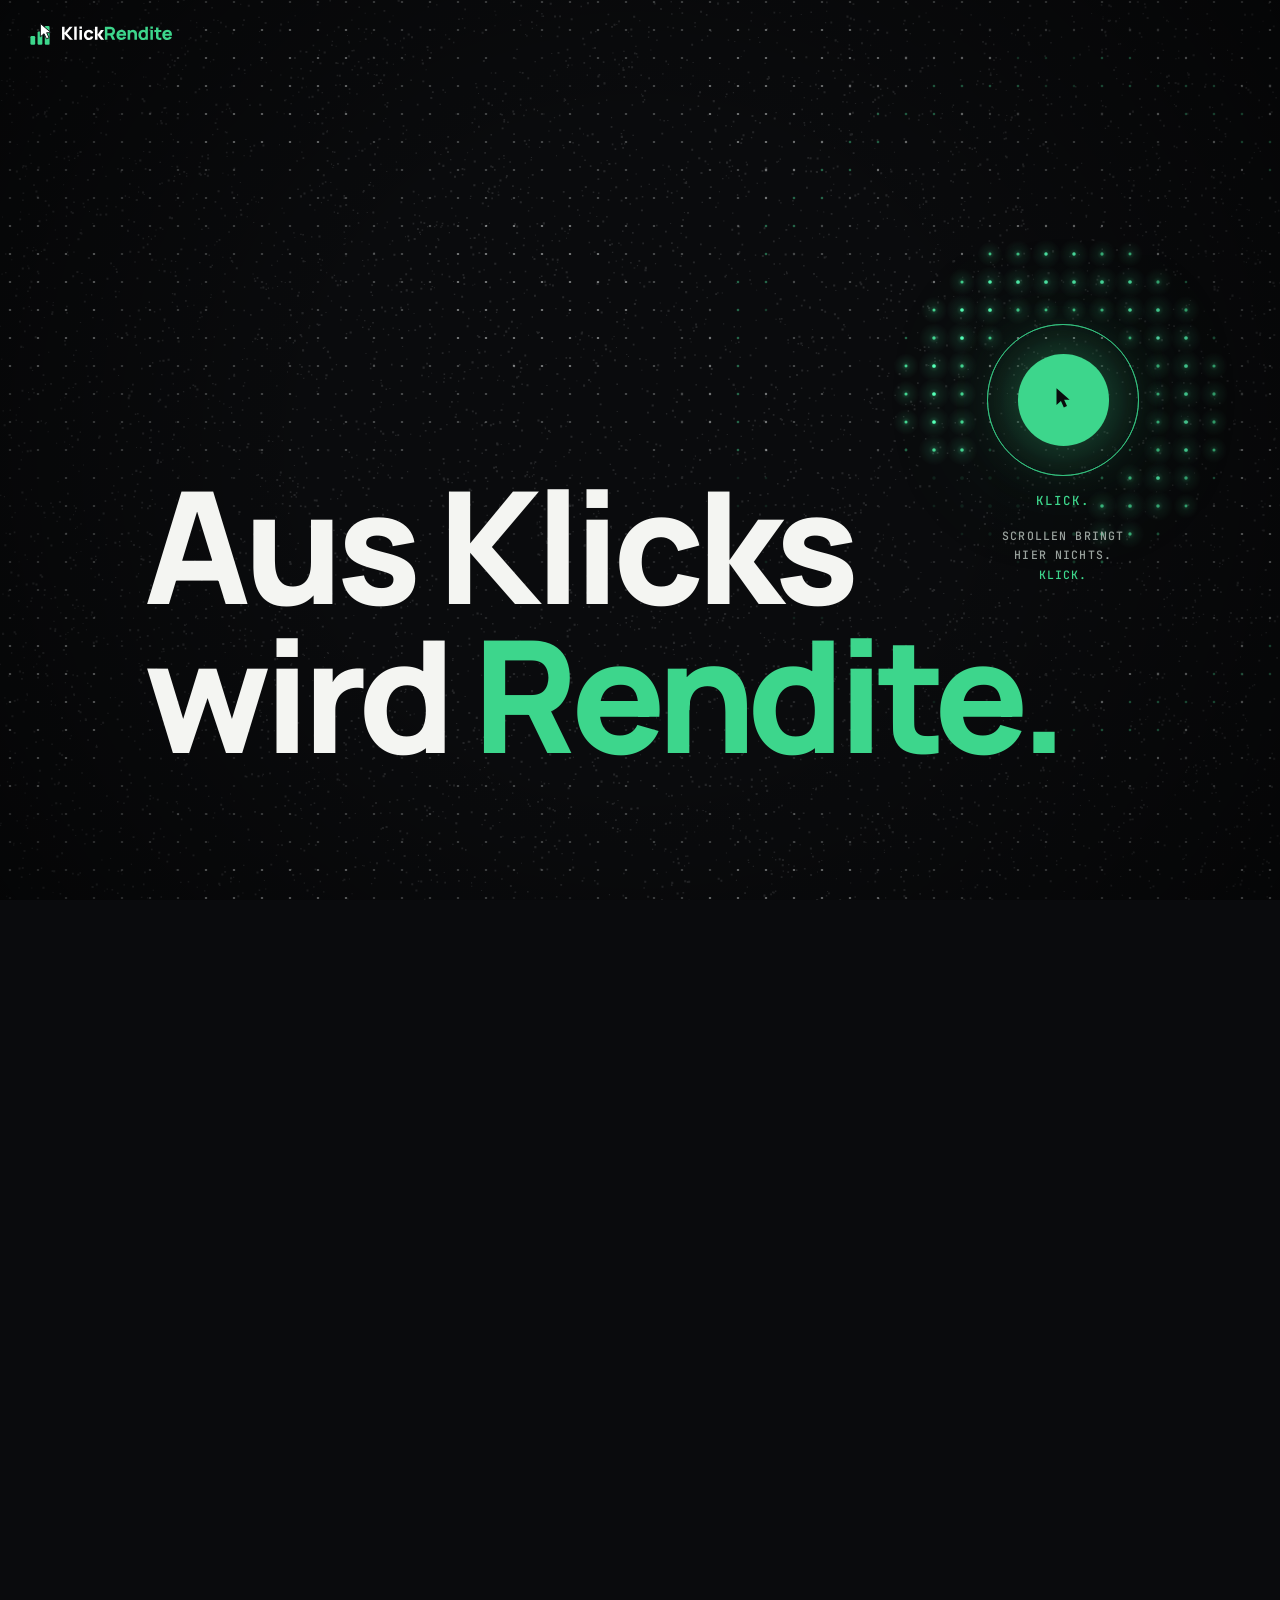
==== index.html @ 6bcd279a "KlickRendite Scroll-Film, Zwischenstand Variante A (Vorschau) Co-Authored-By: Claude Fable 5.1 <nore" ====
<!doctype html>
<html lang="de">
<head>
<meta charset="utf-8">
<meta name="viewport" content="width=device-width, initial-scale=1">
<title>KlickRendite. Aus Klicks wird Rendite.</title>
<meta name="description" content="Wir bauen, optimieren und skalieren deinen Marketing-Funnel, damit er planbar und messbar Kunden liefert: Meta Ads, Google Ads, Funnel-Marketing. Oliver Mahrle, Klickrendite UG (haftungsbeschränkt).">
<meta name="theme-color" content="#0a0b0d">
<meta name="robots" content="noindex,follow">
<script>(function(d,w){d.classList.add('js');var rm=false;try{rm=w.matchMedia('(prefers-reduced-motion: reduce)').matches}catch(e){}if(!rm){d.classList.add('film');w.addEventListener('load',function(){w.setTimeout(function(){if(!w.__epic){d.classList.remove('film');if(document.body)document.body.classList.add('ready')}},60)})}try{if('scrollRestoration' in history)history.scrollRestoration='manual'}catch(e){}})(document.documentElement,window)</script>
<link rel="icon" href="assets/favicon.svg" type="image/svg+xml">
<link rel="preconnect" href="https://fonts.googleapis.com">
<link rel="preconnect" href="https://fonts.gstatic.com" crossorigin>
<link href="https://fonts.googleapis.com/css2?family=Manrope:wght@400;600;800&family=JetBrains+Mono:wght@400;500&display=swap" rel="stylesheet">
<link rel="stylesheet" href="epic.css">
</head>
<body>

<canvas id="swarm" aria-hidden="true"></canvas>

<div class="hud" aria-hidden="true">
  <span class="hl hl-t th"></span>
  <span class="hl hl-b th"></span>
  <span class="rail th"><i id="rail-fill"></i><b id="rail-dot"></b><span class="ticks" id="ticks"></span></span>
  <span class="x x1 th"></span><span class="x x2 th"></span><span class="x x3 th"></span><span class="x x4 th"></span><span class="x x5 th"></span><span class="x x6 th"></span>
  <p class="ro ro-tc th mono"><span id="ro-xy">X 0000 · Y 0000</span></p>
  <p class="ro ro-bl th mono"><span>Scroll <b id="ro-p">000</b> %</span><span class="ro-kl">Klicks im Film <b id="ro-k">0</b></span></p>
  <p class="ro ro-br th mono"><span class="ro-sw">Schwarm <b id="ro-f">Punktfeld</b></span><span>Kapitel <b id="ro-c">00</b> / 09 · <b id="ro-n">Start</b></span></p>
</div>

<header class="top">
  <a class="logo th" href="#k0" aria-label="KlickRendite, zum Anfang"><img class="ld" src="assets/logo-dark.svg" alt="KlickRendite" width="368" height="64"><img class="ll" src="assets/logo-light.svg" alt="" width="368" height="64" aria-hidden="true"></a>
  <a class="kontakt-link th mono" href="#k9">Kontakt</a>
</header>

<nav class="index th" id="index" aria-label="Kapitel">
  <ol>
    <li><a href="#k0" data-ch="0"><span class="n">00</span><span class="t">Start</span></a></li>
    <li><a href="#k1" data-ch="1"><span class="n">01</span><span class="t">Die Geschichte</span></a></li>
    <li><a href="#k2" data-ch="2"><span class="n">02</span><span class="t">Das Problem</span></a></li>
    <li><a href="#k3" data-ch="3"><span class="n">03</span><span class="t">Das Wissen</span></a></li>
    <li><a href="#k4" data-ch="4"><span class="n">04</span><span class="t">Die Arbeit</span></a></li>
    <li><a href="#k5" data-ch="5"><span class="n">05</span><span class="t">Die Werkzeuge</span></a></li>
    <li><a href="#k6" data-ch="6"><span class="n">06</span><span class="t">Der Weg</span></a></li>
    <li><a href="#k7" data-ch="7"><span class="n">07</span><span class="t">Für wen</span></a></li>
    <li><a href="#k8" data-ch="8"><span class="n">08</span><span class="t">Das erste Gespräch</span></a></li>
    <li><a href="#k9" data-ch="9"><span class="n">09</span><span class="t">Kontakt</span></a></li>
  </ol>
</nav>

<main id="film" class="film">

<!-- KAPITEL 0 -->
<section class="scene s0 on" id="k0" data-world="k" aria-label="Start">
  <div class="beat b0">
    <h1 class="mega" id="h1"><span class="l l1"><span>Aus Klicks</span></span><span class="l l2"><span>wird <em>Rendite.</em></span></span></h1>
  </div>
  <button class="gate" type="button" id="gate" aria-label="Klicken, um den Film zu starten">
    <span class="gate-ring"></span><span class="gate-ring r2"></span><span class="gate-ring r3"></span>
    <span class="gate-core" aria-hidden="true"><svg viewBox="0 0 128 128"><path d="M40 20 L40 84 L57 69 L68 93 L80 88 L69 64 L90 64 Z" fill="currentColor"/></svg></span>
    <span class="gate-text mono">Klick.</span>
  </button>
  <p class="hint mono" id="hint" aria-live="polite">Scrollen bringt hier nichts. <b>Klick.</b></p>
  <p class="cue mono" id="cue" aria-hidden="true"><i></i>Jetzt scrollen</p>
</section>

<!-- KAPITEL 1 -->
<section class="scene s1" id="k1" data-world="k" aria-label="Die Geschichte" tabindex="-1">
  <p class="chap mono"><span>01</span> Die Geschichte</p>
  <div class="beat b1a"><h2 class="xl" data-split>Die wertvollsten Unternehmen unserer Zeit haben <em>eines gemeinsam.</em></h2></div>
  <div class="beat b1b"><p class="giants"><span class="g1">Google.</span> <span class="g2">Meta.</span></p></div>
  <div class="beat b1c"><p class="lg" data-split>Zwei der wertvollsten Konzerne der Welt. Gebaut auf einer einzigen Fähigkeit: <em>aus Klicks Rendite zu machen.</em></p></div>
  <div class="beat b1d"><p class="lg" data-split>Sie haben das System erfunden. <em>Wir perfektionieren es</em> für ambitionierte Unternehmen mit skalierbaren Produkten.</p></div>
</section>

<!-- KAPITEL 2 -->
<section class="scene s2" id="k2" data-world="k" aria-label="Das Problem" tabindex="-1">
  <p class="chap mono"><span>02</span> Das Problem</p>
  <div class="beat b2a"><h2 class="xl" data-split>Die meisten <em class="ember">verbrennen</em> dort ihr Geld.</h2></div>
  <div class="beat b2b"><p class="lg" data-split>Sie schalten Anzeigen, zahlen für Klicks und kommen <em class="ember">nie in die Skalierung.</em></p></div>
  <div class="beat b2c"><p class="lg" data-split>Nicht weil die Plattformen nicht funktionieren. Sondern weil zwischen Klick und Kauf <em class="plain">alles stimmen muss.</em></p></div>
</section>

<!-- KAPITEL 3 -->
<section class="scene s3" id="k3" data-world="i" aria-label="Das Wissen" tabindex="-1">
  <p class="chap mono"><span>03</span> Das Wissen</p>
  <div class="beat b3a"><h2 class="xl" data-split>Wir wissen, was <em>kaum einer weiß.</em></h2></div>
  <div class="beat b3b"><p class="lg" data-split>Wir haben genug Werbekonten von innen gesehen, um zu wissen, woran es liegt. Wir arbeiten mit eigener Software und mit <em>extremer Präzision.</em></p></div>
  <div class="beat b3c">
    <ul class="three">
      <li><span class="mono tn">A</span><span class="tl">Wie die Landingpage aussehen muss.</span></li>
      <li><span class="mono tn">B</span><span class="tl">Welche Elemente Vertrauen schaffen.</span></li>
      <li><span class="mono tn">C</span><span class="tl">Wie du dich zeigen musst, damit aus einem Klick ein Kunde wird.</span></li>
    </ul>
  </div>
  <div class="beat b3d"><p class="lg" data-split><em>Dieses Wissen kaufst du bei uns ein.</em> Es spart dir Jahre und teures Lehrgeld.</p></div>
</section>

<!-- KAPITEL 4 -->
<section class="scene s4" id="k4" data-world="k" aria-label="Die Arbeit" tabindex="-1">
  <p class="chap mono"><span>04</span> Die Arbeit</p>
  <div class="beat b4a">
    <div class="work">
      <h2 class="xl2">Wir <span class="verbs" role="text" aria-label="bauen, optimieren und skalieren"><span class="v v1" aria-hidden="true">bauen</span><span class="sep" aria-hidden="true">, </span><span class="v v2" aria-hidden="true">optimieren</span><span class="sep" aria-hidden="true"> und </span><span class="v v3" aria-hidden="true">skalieren</span></span> <span class="rest">deinen <span class="nb">Marketing-Funnel.</span></span></h2>
      <p class="md work-sub">Damit er planbar und messbar Kunden liefert.</p>
    </div>
  </div>
  <div class="beat b4b"><p class="xl inout"><span class="io io1">Werbebudget rein,</span> <span class="io io2"><em>Rendite raus.</em></span></p></div>
</section>

<!-- KAPITEL 5 -->
<section class="scene s5" id="k5" data-world="g" aria-label="Die Werkzeuge" tabindex="-1">
  <p class="chap mono"><span>05</span> Die Werkzeuge</p>
  <div class="mq mq-a" aria-hidden="true"><div class="mq-t"><span>Meta Ads</span><span>Google Ads</span><span>Funnel-Marketing</span><span>E-Mail-Marketing</span><span>Tracking</span><span>Conversions API</span><span>Meta Ads</span><span>Google Ads</span><span>Funnel-Marketing</span><span>E-Mail-Marketing</span><span>Tracking</span><span>Conversions API</span></div></div>
  <div class="beat b5">
    <ol class="tools">
      <li class="tool t1"><span class="tn mono">01</span><h3 class="xl2">Meta Ads</h3><p class="md">Wir testen kontinuierlich Creatives und Zielgruppen. Gewinner werden skaliert. Käufe fließen zurück an Meta, der Algorithmus lernt auf Umsatz statt auf Klicks.</p></li>
      <li class="tool t2"><span class="tn mono">02</span><h3 class="xl2">Google Ads</h3><p class="md">In den meisten Konten verbrennen Klicks, weil Einstellungen, Keywords und Ausschlüsse nie sauber gepflegt wurden. Unser System gibt Budget nur den Suchbegriffen, die kaufen.</p></li>
      <li class="tool t3"><span class="tn mono">03</span><h3 class="xl2">Funnel-Marketing</h3><p class="md">Landingpages, Webinare, E-Mail-Marketing, SMS, WhatsApp, Retargeting und Tracking. Aus einem Klick wird eine Strecke, die bis zum Kauf führt.</p></li>
    </ol>
  </div>
  <div class="mq mq-b" aria-hidden="true"><div class="mq-t"><span>Webinare</span><span>Retargeting</span><span>WhatsApp</span><span>Landingpages</span><span>Creatives</span><span>Tracking</span><span>Webinare</span><span>Retargeting</span><span>WhatsApp</span><span>Landingpages</span><span>Creatives</span><span>Tracking</span></div></div>
</section>

<!-- KAPITEL 6 -->
<section class="scene s6" id="k6" data-world="k" aria-label="Der Weg" tabindex="-1">
  <p class="chap mono"><span>06</span> Der Weg</p>
  <div class="beat b6a"><h2 class="xl" data-split>Vom Klick bis zur Rendite. <em>Jede Stufe sichtbar.</em></h2></div>
  <div class="beat b6b">
    <ol class="stations" id="stations">
      <li class="stn"><span class="cnt mono" aria-hidden="true">0</span><b>Klick</b><span class="sub mono">Meta, Google</span></li>
      <li class="stn"><span class="cnt mono" aria-hidden="true">0</span><b>Landingpage</b><span class="sub mono">Anmeldung</span></li>
      <li class="stn"><span class="cnt mono" aria-hidden="true">0</span><b>Webinar</b><span class="sub mono">Show-up</span></li>
      <li class="stn"><span class="cnt mono" aria-hidden="true">0</span><b>Kauf</b><span class="sub mono">Zahlung</span></li>
      <li class="stn last"><span class="cnt mono" aria-hidden="true">0</span><b>Rendite</b><span class="sub mono">Zuwachs</span></li>
    </ol>
    <p class="loop-l mono" id="loop-l">Käufe zurück an Meta · Conversions API</p>
    <p class="note mono" id="fnote">Schematische Darstellung mit Beispielwerten</p>
  </div>
</section>

<!-- KAPITEL 7 -->
<section class="scene s7" id="k7" data-world="k" aria-label="Für wen" tabindex="-1">
  <p class="chap mono"><span>07</span> Für wen</p>
  <div class="beat b7a"><h2 class="lg2" data-split>Für <em>ambitionierte Unternehmen,</em> die online verkaufen können und mehr qualifizierte Leads benötigen.</h2></div>
  <div class="beat b7b">
    <ul class="who" id="who">
      <li><b>Kapitalanlage-Vertriebe</b><span class="mono">Immobilien, Fonds, Beteiligungen</span></li>
      <li><b>Online-Coaches</b><span class="mono">Webinare, Kurse, Programme</span></li>
      <li><b>Personenmarken und Communities</b><span class="mono">Experten, Creator, Mitgliederplattformen</span></li>
      <li><b>Handwerksbetriebe</b><span class="mono">Bau, Sanierung, Ausbau</span></li>
      <li><b>Erneuerbare Energien</b><span class="mono">Solaranbieter, Wärmepumpenanbieter</span></li>
    </ul>
  </div>
</section>

<!-- KAPITEL 8 -->
<section class="scene s8" id="k8" data-world="i" aria-label="Das erste Gespräch" tabindex="-1">
  <p class="chap mono"><span>08</span> Das erste Gespräch</p>
  <div class="beat b8a"><h2 class="xl" data-split>Im ersten Gespräch bekommst du meine <em>ehrliche Meinung.</em></h2></div>
  <div class="beat b8b"><p class="lg q3"><span>Was ich von deinem Geschäft halte.</span> <span>Wo es heute steht.</span> <span>Ob es sich lohnt, dafür zu werben.</span></p></div>
  <div class="beat b8c"><p class="lg" data-split>Wenn dein Geld woanders besser angelegt ist, <em>sage ich dir das.</em></p></div>
  <div class="beat b8d"><p class="xl2" data-split>Wir nehmen nur Projekte an, von denen wir <em>überzeugt</em> sind.</p></div>
  <div class="beat b8e"><p class="lg pre"><span class="mono pre-k">Voraussetzung</span><span class="pre-t" data-split>Ein Angebot und ein Verkaufsprozess, der schon funktioniert. <em>Wir skalieren, wir erfinden nicht.</em></span></p></div>
</section>

<!-- KAPITEL 9 -->
<section class="scene s9" id="k9" data-world="k" aria-label="Kontakt" tabindex="-1">
  <div class="beat b9">
    <div class="contact">
      <p class="eyebrow mono">Direkt zum Geschäftsführer</p>
      <h2 class="name"><span class="nl"><span>Oliver</span></span> <span class="nl"><span>Mahrle</span></span></h2>
      <p class="md lead">Keine Warteschleife, kein Vertrieb dazwischen. <b>Du schreibst, ich antworte.</b></p>
      <ul class="ways">
        <li><a class="way" href="mailto:oliver@klickrendite.de"><span class="k mono">E-Mail</span><span class="v">oliver@klickrendite.de</span><span class="arrow" aria-hidden="true"><svg viewBox="0 0 16 16" fill="none" stroke="currentColor" stroke-width="1.6" stroke-linecap="round" stroke-linejoin="round"><path d="M2 8h12M9 3l5 5-5 5"/></svg></span></a></li>
        <li><a class="way" href="tel:+4917634492580"><span class="k mono">Telefon</span><span class="v">+49 176 34492580</span><span class="arrow" aria-hidden="true"><svg viewBox="0 0 16 16" fill="none" stroke="currentColor" stroke-width="1.6" stroke-linecap="round" stroke-linejoin="round"><path d="M2 8h12M9 3l5 5-5 5"/></svg></span></a></li>
        <li><a class="way" href="https://wa.me/4917634492580" target="_blank" rel="noopener"><span class="k mono">WhatsApp</span><span class="v">Nachricht schreiben</span><span class="arrow" aria-hidden="true"><svg viewBox="0 0 16 16" fill="none" stroke="currentColor" stroke-width="1.6" stroke-linecap="round" stroke-linejoin="round"><path d="M2 8h12M9 3l5 5-5 5"/></svg></span></a></li>
      </ul>
    </div>
  </div>
</section>

</main>

<footer class="foot" id="foot">
  <a href="impressum.html">Impressum</a>
  <a href="datenschutz.html">Datenschutz</a>
</footer>

<div class="track" id="track" aria-hidden="true"></div>

<script src="vendor/gsap.min.js"></script>
<script src="vendor/lenis.min.js"></script>
<script src="epic.js"></script>
</body>
</html>
---- epic.css ----
/* KlickRendite Film, Variante A "Partikel-Universum".
   Basis = statische, gestapelte, lesbare Seite (ohne JS, reduzierte Bewegung).
   html.film = Scroll-Film auf fester Bühne. */
:root{
  --k:#0a0b0d;--i:#f4f5f2;--gd:#3DD68C;--gl:#12B76A;--ink:#121417;
  --pad:clamp(1.25rem,4.5vw,4.5rem);
  --gut:max(9.5vw,9rem);
  --sans:Manrope,ui-sans-serif,system-ui,-apple-system,"Segoe UI",sans-serif;
  --mono:"JetBrains Mono",ui-monospace,SFMono-Regular,Menlo,monospace;
  --ease:cubic-bezier(.22,1,.36,1);
}
*{box-sizing:border-box}
html{background:var(--k);color-scheme:dark;-webkit-text-size-adjust:100%}
body{margin:0;background:var(--k);color:var(--i);font-family:var(--sans);line-height:1.4;-webkit-font-smoothing:antialiased;-moz-osx-font-smoothing:grayscale;overflow-x:hidden}
p,h1,h2,h3,ul,ol{margin:0}
ul,ol{padding:0;list-style:none}
a{color:inherit}
button{font:inherit;color:inherit;background:none;border:0;padding:0;cursor:pointer}
img,svg{display:block;max-width:100%}
a:focus-visible,button:focus-visible{outline:2px solid var(--acc,var(--gd));outline-offset:4px}
::selection{background:var(--gd);color:var(--k)}
.mono{font-family:var(--mono);font-size:.72rem;letter-spacing:.1em;text-transform:uppercase;font-weight:500}
em{font-style:normal;color:var(--acc)}
em.ember{color:#ff5a2a}
em.plain{color:inherit}

/* Welten */
[data-world="k"]{--bg:#0a0b0d;--fg:#f4f5f2;--mute:#9aa39e;--line:rgba(244,245,242,.16);--acc:#3DD68C}
[data-world="i"]{--bg:#f4f5f2;--fg:#121417;--mute:#59615c;--line:rgba(18,20,23,.18);--acc:#0f9d5b}
[data-world="g"]{--bg:#3DD68C;--fg:#0a0b0d;--mute:rgba(10,11,13,.74);--line:rgba(10,11,13,.3);--acc:#0a0b0d}

/* Typo */
.mega{font-weight:800;font-size:clamp(3rem,12.2vw,13.5rem);line-height:.9;letter-spacing:-.045em}
.xl{font-weight:800;font-size:clamp(2.25rem,6vw,6.6rem);line-height:.98;letter-spacing:-.04em;text-wrap:balance}
.xl2{font-weight:800;font-size:clamp(2rem,4.7vw,5.2rem);line-height:1;letter-spacing:-.038em;text-wrap:balance}
.lg{font-weight:800;font-size:clamp(1.55rem,3.3vw,3.6rem);line-height:1.08;letter-spacing:-.03em;text-wrap:balance}
.lg2{font-weight:800;font-size:clamp(1.7rem,3.9vw,4.3rem);line-height:1.04;letter-spacing:-.034em;text-wrap:balance}
.md{font-weight:400;font-size:clamp(1.05rem,1.45vw,1.45rem);line-height:1.5}
.md b{font-weight:800}

/* ===================== Statische Seite (Standard) ===================== */
#swarm,.hud,.index,.track,.cue{display:none}
.top{position:absolute;top:0;left:0;right:0;z-index:20;display:flex;justify-content:space-between;align-items:center;padding:clamp(1rem,3vw,1.75rem) var(--pad) 0}
.top a{text-decoration:none}
.top .logo img{height:clamp(1.4rem,2vw,1.7rem);width:auto}
.top .logo .ll{display:none}
.kontakt-link{color:#9aa39e}
.scene{position:relative;padding:clamp(5rem,13vh,9rem) var(--pad);background:var(--bg);color:var(--fg)}
.scene:focus{outline:none}
.s0{min-height:100vh;min-height:100svh;display:flex;flex-direction:column;justify-content:flex-end}
.beat{max-width:1200px;margin:0 auto 2.75rem}
.beat:last-child{margin-bottom:0}
.chap{max-width:1200px;margin:0 auto 2rem;color:var(--mute);display:flex;gap:.75rem;align-items:center}
.chap span{color:var(--acc)}
.chap::after{content:"";height:1px;width:2.5rem;background:var(--line)}
html:not(.film) .beat p.lg,html:not(.film) .beat h2{max-width:24ch}
.gate{position:relative;width:7rem;height:7rem;margin-top:3rem;border-radius:50%;display:grid;place-items:center}
.gate-ring{position:absolute;inset:0;border-radius:50%;border:1px solid rgba(61,214,140,.55)}
.gate-core{position:absolute;inset:1.3rem;border-radius:50%;background:var(--gd);color:var(--k);display:grid;place-items:center}
.gate-core svg{width:1.7rem;height:1.7rem}
.gate-text{position:absolute;bottom:-1.8rem;left:50%;transform:translateX(-50%);color:var(--gd);white-space:nowrap;letter-spacing:.16em}
.hint{display:none}
.giants{font-weight:800;font-size:clamp(3rem,10.5vw,12rem);line-height:.92;letter-spacing:-.05em}
.three li{display:flex;gap:1.25rem;align-items:baseline;padding:1.1rem 0;border-top:1px solid var(--line)}
.three li:last-child{border-bottom:1px solid var(--line)}
.three .tn{color:var(--acc);min-width:1.5rem}
.three .tl{font-weight:800;font-size:clamp(1.35rem,2.5vw,2.6rem);letter-spacing:-.03em;line-height:1.1}
.verbs{color:var(--acc)}
.work-sub{margin-top:1.5rem;color:var(--mute);max-width:32ch}
.inout .io{display:block}
.mq{overflow:hidden;white-space:nowrap;font-weight:800;font-size:clamp(2rem,5vw,4rem);letter-spacing:-.03em;opacity:.35;margin:0 calc(var(--pad) * -1)}
.mq span{display:inline-block;padding:0 .5em}
.tools{margin:2.5rem 0}
.tool{display:grid;grid-template-columns:4rem 1fr;gap:.5rem 1.5rem;padding:2rem 0;border-top:1px solid var(--line)}
.tool .tn{padding-top:.9rem}
.tool p{grid-column:2;max-width:54ch;color:var(--mute)}
.stations{display:grid;gap:0;margin-top:1rem;counter-reset:s}
.stn{display:grid;grid-template-columns:3rem 1fr;align-items:baseline;gap:.15rem 1rem;padding:1.1rem 0;border-top:1px solid var(--line);counter-increment:s}
.stn::before{content:"0" counter(s);font-family:var(--mono);font-size:.72rem;letter-spacing:.1em;color:var(--mute);grid-row:1 / span 2}
.stn b{font-weight:800;font-size:clamp(1.4rem,2.4vw,2.2rem);letter-spacing:-.03em;line-height:1.05}
.stn.last b{color:var(--acc)}
.stn .sub{color:var(--mute);grid-column:2}
.stn .cnt{display:none}
.loop-l{margin-top:1.75rem;color:var(--acc)}
.note{margin-top:.75rem;color:var(--mute)}
.who li{display:grid;gap:.4rem;padding:1.25rem 0;border-top:1px solid var(--line)}
.who li:last-child{border-bottom:1px solid var(--line)}
.who b{font-weight:800;font-size:clamp(1.45rem,2.9vw,3rem);letter-spacing:-.032em;line-height:1.04}
.who span{color:var(--mute)}
.q3 span{display:block}
.pre{display:grid;gap:1rem}
.pre-k{color:var(--acc)}
.eyebrow{color:var(--mute);display:flex;align-items:center;gap:.75rem;margin-bottom:1.5rem}
.eyebrow::before{content:"";width:1.5rem;height:1px;background:var(--acc)}
.name{font-weight:800;font-size:clamp(3rem,9vw,9rem);line-height:.92;letter-spacing:-.05em}
.lead{margin-top:1.5rem;color:var(--mute);max-width:40ch}
.lead b{color:var(--fg)}
.ways{margin-top:2.25rem;border-top:1px solid var(--line);max-width:46rem}
.ways li{border-bottom:1px solid var(--line)}
.way{display:grid;grid-template-columns:6.5rem 1fr auto;gap:1.25rem;align-items:center;padding:1.15rem 0;text-decoration:none}
.way .k{color:var(--mute);transition:color .3s}
.way .v{font-weight:800;font-size:clamp(1.15rem,2.2vw,2.1rem);letter-spacing:-.03em;line-height:1.1;overflow-wrap:anywhere;transition:transform .5s var(--ease)}
.way .arrow{width:2.4rem;height:2.4rem;border-radius:50%;border:1px solid var(--line);display:grid;place-items:center;transition:background .3s,border-color .3s,transform .5s var(--ease),color .3s}
.way .arrow svg{width:1rem;height:1rem}
.way:hover .k,.way:focus-visible .k{color:var(--acc)}
.way:hover .v,.way:focus-visible .v{transform:translateX(.6rem)}
.way:hover .arrow,.way:focus-visible .arrow{background:var(--acc);border-color:var(--acc);color:var(--bg);transform:rotate(-45deg)}
.foot{display:flex;gap:2rem;padding:2rem var(--pad) 2.5rem;background:var(--k);font-size:.875rem;color:#9aa39e}
.foot a{text-decoration:underline;text-decoration-thickness:1px;text-underline-offset:.2em;text-decoration-color:rgba(154,163,158,.5)}
.foot a:hover{color:#f4f5f2}

/* Wortmasken */
.w{display:inline-block;overflow:hidden;vertical-align:bottom;padding:.12em .04em .14em 0;margin:-.12em -.04em -.14em 0}
.w > span{display:inline-block;will-change:transform}

/* ===================== Film ===================== */
html.film body{overflow-x:hidden}
html.film body.locked{overflow:hidden;height:100vh;height:100svh;touch-action:none;overscroll-behavior:none}
html.film #swarm{display:block;position:fixed;top:0;left:0;width:100%;height:100%;z-index:0;background:var(--k)}
html.film .track{display:block;width:1px;height:3600vh;pointer-events:none;visibility:hidden}
html.film .film{position:fixed;inset:0;z-index:2;overflow:hidden;pointer-events:none}
html.film .scene{position:absolute;inset:0;padding:0;background:none;visibility:hidden;overflow:hidden;display:block;min-height:0}
html.film .scene.on{visibility:visible}
html.film .chap{display:none}
html.film .beat{position:absolute;inset:0;margin:0;max-width:none;display:flex;align-items:center;justify-content:flex-start;padding:clamp(5.5rem,12vh,8.5rem) 6vw clamp(5rem,11vh,7.5rem) var(--gut)}
html.film .beat > *{visibility:hidden}
html.film .b0 > *{visibility:visible}

/* Kopf */
html.film .top{position:fixed;z-index:30;padding:1.35rem 1.75rem 0;pointer-events:none}
html.film .top a{pointer-events:auto}
html.film .top .logo img{height:1.6rem}
html.film .kontakt-link{opacity:0;transform:translateY(-6px);transition:opacity .6s .5s,transform .6s .5s var(--ease),color .3s}
html.film body.open .kontakt-link{opacity:1;transform:none}
html.film body.locked .kontakt-link{visibility:hidden}
.th{--hbg:#0a0b0d;--hfg:#f4f5f2;--hmute:rgba(244,245,242,.5);--hline:rgba(244,245,242,.16);--hacc:#3DD68C;transition:color .25s,border-color .25s,background-color .25s}
.th.t-i{--hbg:#f4f5f2;--hfg:#121417;--hmute:rgba(18,20,23,.58);--hline:rgba(18,20,23,.2);--hacc:#0f9d5b}
.th.t-g{--hbg:#3DD68C;--hfg:#0a0b0d;--hmute:rgba(10,11,13,.66);--hline:rgba(10,11,13,.3);--hacc:#0a0b0d}
html.film .top .logo.t-i .ld,html.film .top .logo.t-g .ld{display:none}
html.film .top .logo.t-i .ll,html.film .top .logo.t-g .ll{display:block}
html.film .top .logo.t-g .ll{filter:brightness(0)}
html.film .kontakt-link{color:var(--hmute)}
html.film .kontakt-link:hover{color:var(--hacc)}

/* HUD */
html.film .hud{display:block;position:fixed;inset:0;z-index:20;pointer-events:none;opacity:0;transition:opacity 1.2s .3s}
html.film body.open .hud{opacity:1}
.hl{position:absolute;left:1.75rem;right:1.75rem;height:1px;background:var(--hline);transform:scaleX(0);transform-origin:0 50%;transition:transform 1.4s .4s var(--ease),background-color .25s}
.hl-t{top:4.4rem}
.hl-b{bottom:3.6rem;transform-origin:100% 50%}
body.open .hl{transform:none}
.rail{position:absolute;left:1.75rem;top:4.4rem;bottom:3.6rem;width:1px;background:var(--hline)}
.rail i{position:absolute;left:0;top:0;width:1px;height:100%;background:var(--hacc);transform:scaleY(0);transform-origin:50% 0}
.rail b{position:absolute;left:-3px;top:0;width:7px;height:7px;margin-top:-3px;border-radius:50%;background:var(--hacc)}
.ticks span{position:absolute;left:-4px;width:9px;height:1px;background:var(--hfg);opacity:.45}
.x{position:absolute;width:11px;height:11px;margin:-5px 0 0 -5px;color:var(--hfg);opacity:.7}
.x::before,.x::after{content:"";position:absolute;background:currentColor}
.x::before{left:5px;top:0;width:1px;height:11px}
.x::after{top:5px;left:0;height:1px;width:11px}
.x1{left:1.75rem;top:4.4rem}
.x2{left:calc(100% - 1.75rem);top:4.4rem}
.x3{left:1.75rem;top:calc(100% - 3.6rem)}
.x4{left:calc(100% - 1.75rem);top:calc(100% - 3.6rem)}
.x5{left:50%;top:4.4rem}
.x6{left:50%;top:calc(100% - 3.6rem)}
.ro{position:absolute;display:flex;gap:1.75rem;color:var(--hmute);font-size:.66rem;white-space:nowrap}
.ro b{font-weight:500;color:var(--hfg);font-variant-numeric:tabular-nums}
.ro-tc{top:1.75rem;left:50%;transform:translateX(-50%)}
.ro-bl{left:1.75rem;bottom:1.35rem}
.ro-br{right:1.75rem;bottom:1.35rem}
.ro-bl b#ro-k,.ro-br b#ro-f{color:var(--hacc)}

/* Kapitelindex */
html.film .index{display:block;position:fixed;z-index:25;left:1.75rem;top:50%;transform:translateY(-50%);padding-left:1.1rem;opacity:0;transition:opacity .9s .7s}
html.film body.open .index{opacity:1}
html.film body.locked .index{visibility:hidden}
.index a{display:flex;align-items:center;gap:.6rem;padding:.26rem 0;text-decoration:none;font-family:var(--mono);font-size:.66rem;letter-spacing:.1em;text-transform:uppercase;color:var(--hmute);transition:color .25s}
.index a .t{opacity:0;transform:translateX(-6px);transition:opacity .35s,transform .45s var(--ease);white-space:nowrap;pointer-events:none;padding:.15rem .45rem;margin-left:-.2rem;background:var(--hbg);color:var(--hfg)}
.index a::before{content:"";width:0;height:1px;background:var(--hacc);transition:width .45s var(--ease);margin-right:-.6rem}
.index a:hover{color:var(--hfg)}
.index a:hover .t,.index a:focus-visible .t{opacity:1;transform:none}
.index a.on{color:var(--hfg)}
.index a.on .n{color:var(--hacc)}
.index a.on::before{width:1.1rem;margin-right:0}

/* Hero */
html.film .b0{align-items:flex-end;padding-bottom:clamp(6.5rem,15vh,9.5rem)}
.mega .l{display:block;overflow:hidden;padding:.06em 0 .1em;margin:-.06em 0 -.1em}
.mega .l > span{display:block}
html.js .mega .l > span{transform:translateY(112%);transition:transform 1.15s var(--ease)}
html.js .mega .l2 > span{transition-delay:.12s}
html.js body.ready .mega .l > span{transform:none}
html.film .gate{position:absolute;z-index:3;right:11vw;top:36%;width:9.5rem;height:9.5rem;margin:0;pointer-events:auto;transition:opacity .7s .25s,transform .8s .25s var(--ease),translate .4s var(--ease)}
html.js.film .gate{opacity:0;transform:scale(.6)}
html.js.film body.ready .gate{opacity:1;transform:none}
html.js.film body.open .gate{opacity:0;transform:scale(2.4);pointer-events:none;visibility:hidden;transition:opacity .45s,transform .6s var(--ease),visibility 0s .6s}
html.film .gate-ring{animation:ring 2.4s ease-out infinite}
html.film .gate-ring.r2{animation-delay:.8s}
html.film .gate-ring.r3{animation-delay:1.6s}
@keyframes ring{0%{transform:scale(.5);opacity:0}30%{opacity:1}100%{transform:scale(1.35);opacity:0}}
html.film .gate-core{inset:1.9rem;transition:transform .35s var(--ease);box-shadow:0 0 60px rgba(61,214,140,.45),0 0 140px rgba(61,214,140,.25)}
html.film .gate:hover .gate-core{transform:scale(1.1)}
html.film .gate-core svg{width:2.1rem;height:2.1rem}
html.film .gate-text{bottom:-2.1rem;font-size:.78rem}
.gate.shake .gate-core,.gate.shake .gate-text{animation:shake .5s var(--ease)}
@keyframes shake{0%,100%{translate:0 0}20%{translate:-9px 0}40%{translate:9px 0}60%{translate:-5px 0}80%{translate:5px 0}}
html.film .hint{display:block;position:absolute;z-index:3;right:11vw;top:calc(36% + 12.6rem);width:9.5rem;margin-right:0;text-align:center;color:#9aa39e;opacity:0;transform:translateY(10px);transition:opacity .5s,transform .5s var(--ease);pointer-events:none;line-height:1.7}
html.film .hint.show{opacity:1;transform:none}
html.film .hint b{color:var(--gd);font-weight:500}
html.film body.open .hint{opacity:0}
html.film .cue{display:flex;align-items:center;gap:.8rem;position:absolute;right:11vw;top:calc(36% + 4rem);color:var(--gd);opacity:0;visibility:hidden}
html.film .cue i{display:block;width:1px;height:3.2rem;background:linear-gradient(var(--gd),transparent);animation:cue 1.6s var(--ease) infinite;transform-origin:50% 0}
html.film body.locked .cue{opacity:0 !important}
html.lenis,html.lenis body{height:auto}
.lenis.lenis-smooth{scroll-behavior:auto !important}
.lenis.lenis-stopped{overflow:hidden}
@keyframes cue{0%{transform:scaleY(0)}60%{transform:scaleY(1);opacity:1}100%{transform:scaleY(1);opacity:0}}
.flash{position:fixed;left:var(--fx,50%);top:var(--fy,50%);width:150vmax;height:150vmax;margin:-75vmax 0 0 -75vmax;border-radius:50%;z-index:40;pointer-events:none;background:radial-gradient(closest-side,rgba(255,255,255,.9),rgba(61,214,140,.55) 22%,rgba(61,214,140,.12) 60%,rgba(61,214,140,0) 100%);opacity:0;transform:scale(.05)}
.flash.go{animation:flash .9s ease-out both}
@keyframes flash{0%{opacity:0;transform:scale(.05)}14%{opacity:1}100%{opacity:0;transform:scale(1)}}

/* Kapitel 1 */
html.film .b1a h2{max-width:13.5ch}
html.film .b1b{padding:0}
html.film .giants{position:absolute;inset:0;font-size:clamp(3.4rem,11vw,13rem)}
html.film .giants span{position:absolute;bottom:17vh;white-space:nowrap;display:block}
html.film .giants .g1{left:var(--gut)}
html.film .giants .g2{right:6vw}
html.film .b1c,html.film .b1d{justify-content:center;text-align:center;align-items:flex-end;padding-bottom:17vh}
html.film .b1c p,html.film .b1d p{max-width:23ch}

/* Kapitel 2 */
html.film .b2a{justify-content:center;text-align:center}
html.film .b2a h2{max-width:11ch;font-size:clamp(2.6rem,7.6vw,8.4rem)}
html.film .b2b p{max-width:20ch}
html.film .b2c{justify-content:flex-end;text-align:right}
html.film .b2c p{max-width:22ch}

/* Kapitel 3 */
html.film .b3a h2{max-width:10ch;font-size:clamp(2.6rem,7.2vw,8rem)}
html.film .b3b p{max-width:24ch}
html.film .b3c,html.film .b3d{justify-content:flex-start}
html.film .three{width:min(44vw,40rem)}
html.film .three li{transition:opacity .4s}
html.film .b3d p{max-width:17ch;font-size:clamp(1.8rem,4.2vw,4.6rem);line-height:1.02}

/* Kapitel 4 */
html.film .work{max-width:56vw}
html.film .work h2{display:flex;flex-wrap:wrap;column-gap:.26em;align-items:baseline;font-size:clamp(2rem,5.3vw,5.9rem)}
html.film .work-sub{font-size:clamp(1.1rem,1.75vw,1.8rem);max-width:30ch;margin-top:1.6rem;color:var(--mute)}
.nb{white-space:nowrap}
html.film .rest .nb{display:block}
html.film .verbs{display:inline-grid;color:var(--acc);overflow:hidden;padding:.12em 0 .16em;margin:-.12em 0 -.16em;vertical-align:bottom}
html.film .verbs .sep{display:none}
html.film .verbs .v{grid-area:1/1;white-space:nowrap}
html.film .rest{flex-basis:100%}
html.film .b4b p{max-width:none;font-size:clamp(2.4rem,5.9vw,6.6rem)}
html.film .io{white-space:nowrap}

/* Kapitel 5 */
html.film .mq{position:absolute;left:0;right:0;margin:0;opacity:1;font-size:clamp(4rem,15.5vh,11rem);line-height:1;letter-spacing:-.045em;color:transparent;-webkit-text-stroke:1.5px rgba(10,11,13,.5);visibility:hidden}
html.film .mq-a{top:13vh}
html.film .mq-b{bottom:12vh}
html.film .mq-t{display:inline-block;will-change:transform}
html.film .mq span{padding:0 .32em}
html.film .mq span:nth-child(2n){color:#0a0b0d;-webkit-text-stroke:0}
html.film .b5{padding-top:0;padding-bottom:0}
html.film .tools{position:relative;width:100%;height:34vh;margin:0}
html.film .tool{position:absolute;inset:0;display:grid;grid-template-columns:auto minmax(0,1fr);grid-template-rows:auto auto;align-content:center;align-items:end;gap:.9rem 4.5vw;padding:0;border:0;visibility:hidden}
html.film .tool .tn{grid-column:1;grid-row:1;padding:0;font-size:.8rem;color:var(--fg);display:flex;align-items:center;gap:.8rem}
html.film .tool .tn::after{content:"";width:3rem;height:1px;background:currentColor;opacity:.5}
html.film .tool h3{grid-column:1;grid-row:2;font-size:clamp(2.2rem,6.2vw,6.8rem);line-height:.92;white-space:nowrap}
html.film .tool p{grid-column:2;grid-row:1 / span 2;align-self:center;color:var(--fg);max-width:31ch;font-weight:600;font-size:clamp(1rem,1.7vw,1.7rem);line-height:1.4}

/* Kapitel 6 */
html.film .b6a{align-items:flex-start;padding-top:17vh}
html.film .b6a h2{max-width:14ch}
html.film .b6b{padding:0;display:block}
html.film .stations{position:absolute;inset:0;display:block;margin:0}
html.film .stn{position:absolute;display:block;padding:0;border:0;width:12rem;margin-left:-6rem;text-align:center;visibility:hidden}
html.film .stn::before{display:none}
html.film .stn .cnt{display:block;color:var(--acc);font-size:.74rem;margin-bottom:.35rem;font-variant-numeric:tabular-nums}
html.film .stn b{display:block;font-size:clamp(1.2rem,1.9vw,1.9rem)}
html.film .stn .sub{display:block;margin-top:.3rem;font-size:.64rem}
html.film .stn::after{content:"";position:absolute;left:50%;top:calc(100% + .6rem);width:1px;height:var(--stem,2rem);background:linear-gradient(var(--line),transparent)}
html.film .loop-l,html.film .note{position:absolute;margin:0;white-space:nowrap;visibility:hidden}
html.film .loop-l{font-size:.66rem;transform:translateX(-50%)}
html.film .note{right:6vw;bottom:5.2rem;font-size:.62rem}

/* Kapitel 7 */
html.film .b7a h2{max-width:17ch}
html.film .who{width:min(46vw,44rem)}
html.film .who li{border:0;padding:.95rem 0 .95rem 1.4rem;position:relative;gap:.3rem}
html.film .who li::before{content:"";position:absolute;left:0;top:1.1rem;bottom:1.1rem;width:2px;background:var(--acc);transform:scaleY(var(--on,0));transform-origin:50% 0}
html.film .who b{font-size:clamp(1.5rem,2.9vw,3.1rem)}

/* Kapitel 8 */
html.film .s8 .beat{align-items:flex-end;padding-bottom:calc(44vh + 2.2rem)}
html.film .b8a h2{max-width:15ch}
html.film .b8b{align-items:flex-start !important;padding-top:calc(56vh + 2.4rem) !important;padding-bottom:0 !important}
html.film .b8b p{max-width:none}
html.film .q3 span{display:block}
html.film .b8c p{max-width:17ch;font-size:clamp(1.8rem,4.4vw,4.8rem);line-height:1.02}
html.film .b8d p{max-width:15ch;font-size:clamp(2.1rem,5.2vw,5.8rem)}
html.film .b8e p{max-width:26ch}

/* Kapitel 9 */
html.film .b9{pointer-events:none}
html.film .contact{width:min(54vw,50rem);pointer-events:auto}
html.film .name{font-size:clamp(3rem,8.6vw,9.6rem);white-space:nowrap}
html.film .name .nl{display:inline-block;overflow:hidden;padding:.08em .03em .14em 0;margin:-.08em -.03em -.14em 0;vertical-align:bottom}
html.film .name .nl > span{display:inline-block}
html.film .ways{margin-top:1.75rem}
html.film .way{padding:.95rem 0}
html.film .foot{position:fixed;z-index:26;left:50%;bottom:1.15rem;transform:translateX(-50%);padding:0;background:none;gap:1.75rem;font-family:var(--mono);font-size:.66rem;letter-spacing:.1em;text-transform:uppercase;visibility:hidden;opacity:0;transition:opacity .4s,visibility 0s .4s}
html.film .foot.on{visibility:visible;opacity:1;transition:opacity .4s}
html.film .foot a{text-decoration:none;color:rgba(244,245,242,.62)}
html.film .foot a:hover{color:#3DD68C}

/* Nach dem Auftakt: Endzustand steht, auch wenn Uebergaenge nicht gelaufen sind */
html.js body.settled .mega .l > span{transform:none;transition:none}
html.js.film body.settled:not(.open) .gate{opacity:1;transform:none;transition:translate .4s var(--ease)}
html.film body.settled .hint{transition:none}
/* Nach der Zuendung: HUD steht fest, auch wenn Uebergaenge nicht gelaufen sind */
html.film body.lit .hud,html.film body.lit .index{opacity:1;transition:none}
html.film body.lit .kontakt-link{opacity:1;transform:none;transition:color .3s}
body.lit .hl{transform:none;transition:background-color .25s}
html.js.film body.lit .gate{opacity:0;visibility:hidden;transition:none}
/* Debug-Aufnahme: keine Uebergaenge, damit der Zustand exakt ist */
body.still .hud,body.still .index,body.still .hl,body.still .kontakt-link,body.still .th,body.still .foot,body.still .mega .l > span{transition:none !important}

/* ===================== Mobil ===================== */
@media (max-width:759px){
  :root{--gut:1.35rem}
  html.film .track{height:2400vh}
  html.film .top{padding:1rem 1.1rem 0}
  html.film .top .logo img{height:1.35rem}
  .hl{left:1.1rem;right:1.1rem}
  .hl-t{top:3.4rem}
  .hl-b{bottom:3rem}
  .rail{left:1.1rem;top:3.4rem;bottom:3rem}
  .x1,.x3{left:1.1rem}.x2,.x4{left:calc(100% - 1.1rem)}
  .x1,.x2,.x5{top:3.4rem}.x3,.x4,.x6{top:calc(100% - 3rem)}
  .ro{font-size:.58rem;gap:.9rem;letter-spacing:.08em}
  .ro-tc,.ro-sw{display:none}
  .ro-bl{left:1.1rem;bottom:1.05rem}
  .ro-br{right:1.1rem;bottom:1.05rem}
  .ro-kl{display:none}
  html.film .index{display:none}
  html.film .beat{padding:5rem 1.35rem 5.2rem 2.1rem}
  html.film .b0{align-items:flex-start;padding-top:22vh;padding-bottom:0}
  .mega{font-size:clamp(3rem,15.5vw,6rem)}
  html.film .gate{right:auto;left:50%;top:auto;bottom:16vh;width:7.5rem;height:7.5rem;margin-left:-3.75rem}
  html.film .gate-core{inset:1.5rem}
  html.film .hint{right:0;left:0;top:auto;bottom:calc(16vh + 10rem);width:auto;padding:0 1.5rem}
  html.film .cue{right:auto;left:50%;top:auto;bottom:16vh;transform:translateX(-50%)}
  html.film .giants span{bottom:auto}
  html.film .giants{font-size:clamp(3.6rem,21vw,7rem)}
  html.film .giants .g1{left:2.1rem;top:30vh}
  html.film .giants .g2{right:1.35rem;top:48vh}
  html.film .b1c,html.film .b1d{padding-bottom:14vh}
  html.film .b2c{justify-content:flex-start;text-align:left}
  html.film .b3c,html.film .b3d,html.film .b3b{align-items:flex-end}
  html.film .b3a{align-items:center}
  html.film .three{width:100%}
  .three li{padding:.8rem 0;gap:.9rem}
  .three .tl{font-size:1.28rem}
  html.film .b4a,html.film .b4b{align-items:flex-end;padding-bottom:14vh}
  html.film .work{max-width:none}
  html.film .b4b p{font-size:clamp(2rem,10.4vw,3.4rem)}
  html.film .io{display:block;white-space:normal}
  html.film .mq{font-size:clamp(3rem,9.5vh,5rem)}
  html.film .mq-a{top:11vh}
  html.film .mq-b{bottom:10vh}
  html.film .tools{height:46vh}
  html.film .tool{grid-template-columns:1fr;grid-template-rows:auto auto auto;align-content:center;gap:.9rem}
  html.film .tool .tn,html.film .tool h3,html.film .tool p{grid-column:1;grid-row:auto}
  html.film .tool h3{white-space:normal;font-size:clamp(2.2rem,11vw,3.4rem)}
  html.film .tool p{grid-column:1;font-size:1.02rem;line-height:1.45}
  html.film .b6a{align-items:flex-end;padding-top:0;padding-bottom:13vh}
  html.film .stn{width:9.5rem;margin-left:0;text-align:left}
  html.film .stn::after{display:none}
  html.film .stn b{font-size:1.2rem}
  html.film .stn .cnt{margin-bottom:.15rem;font-size:.66rem}
  html.film .stn .sub{margin-top:.15rem;font-size:.58rem}
  html.film .loop-l{display:none}
  html.film .note{right:1.35rem;left:auto;bottom:4.4rem;font-size:.54rem;white-space:normal;max-width:8.6rem;line-height:1.6}
  html.film .b7b{align-items:flex-end;padding-bottom:4.6rem}
  html.film .who{width:100%}
  html.film .who li{padding:.5rem 0 .5rem 1rem;gap:.15rem}
  html.film .who li::before{top:.6rem;bottom:.6rem}
  html.film .who b{font-size:1.32rem}
  html.film .who span{font-size:.58rem;letter-spacing:.06em}
  html.film .s8 .beat{padding-bottom:calc(56vh + 1.4rem)}
  html.film .b8b{padding-top:calc(44vh + 1.6rem) !important}
  html.film .b9{align-items:flex-end;padding-bottom:4.6rem}
  html.film .contact{width:100%}
  html.film .name{font-size:clamp(2.8rem,14.4vw,4.6rem);white-space:normal;line-height:.9}
  html.film .lead{margin-top:.9rem;font-size:1rem}
  html.film .ways{margin-top:1.1rem}
  html.film .way{grid-template-columns:1fr auto;gap:.1rem 1rem;padding:.7rem 0}
  html.film .way .k{grid-column:1}
  html.film .way .v{grid-column:1;grid-row:2;font-size:1.2rem}
  html.film .way .arrow{grid-row:1 / span 2;width:2.1rem;height:2.1rem}
  html.film .foot{bottom:1rem;left:auto;right:1.1rem;transform:none;gap:1rem;font-size:.56rem}
  html.film body.end .ro-br{opacity:0}
  .way{grid-template-columns:1fr auto}
  .way .k{grid-column:1}.way .v{grid-column:1;grid-row:2}.way .arrow{grid-row:1 / span 2}
}
@media (max-height:700px) and (min-width:760px){
  html.film .way{padding:.7rem 0}
  html.film .who li{padding:.6rem 0 .6rem 1.4rem}
}

/* ===================== Reduzierte Bewegung ===================== */
@media (prefers-reduced-motion:reduce){
  *,*::before,*::after{animation:none!important;transition:none!important}
  html.js .mega .l > span{transform:none}
}
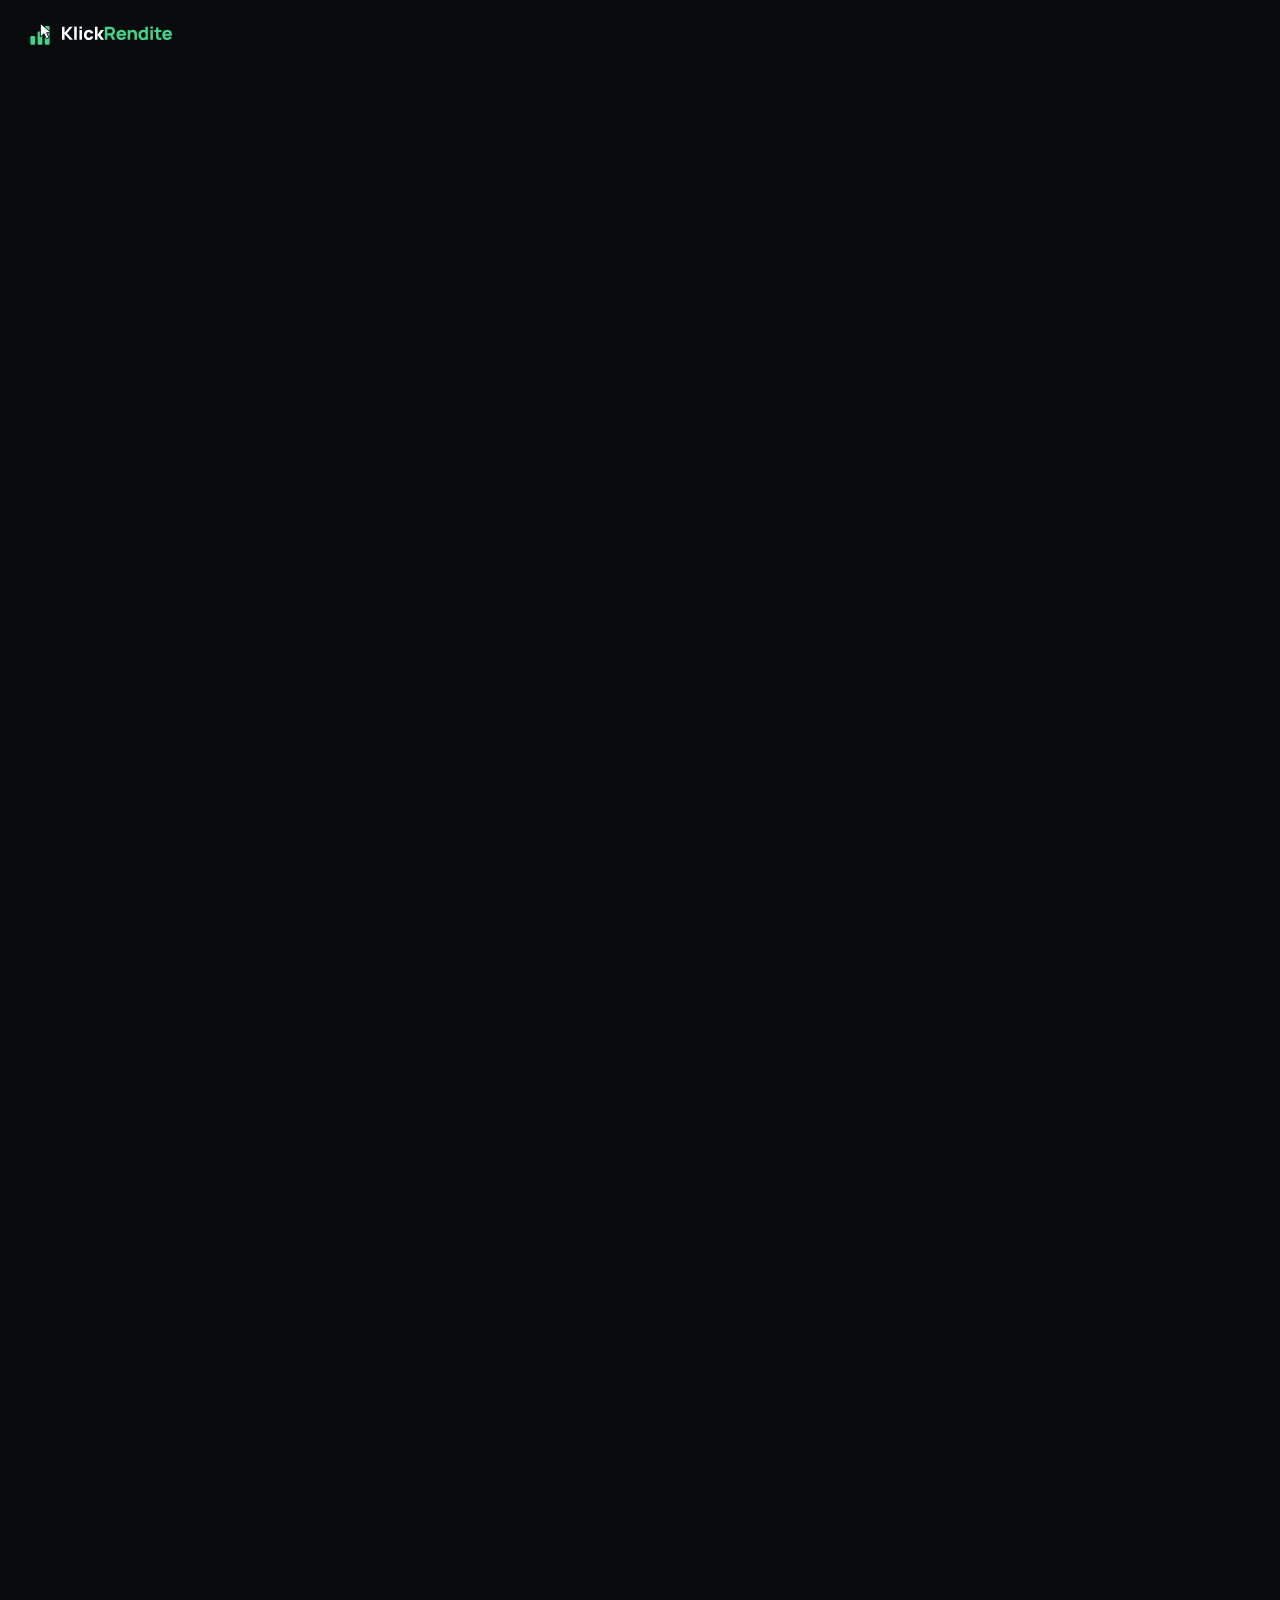
==== commit f2ff2710: "Scroll-Film Endfassung: Schwarm-Film mit Story, lokale Schriften, Korrekturen aus Kritik und Gegenpr" ====
--- a/index.html
+++ b/index.html
@@ -4,14 +4,12 @@
 <meta charset="utf-8">
 <meta name="viewport" content="width=device-width, initial-scale=1">
 <title>KlickRendite. Aus Klicks wird Rendite.</title>
-<meta name="description" content="Wir bauen, optimieren und skalieren deinen Marketing-Funnel, damit er planbar und messbar Kunden liefert: Meta Ads, Google Ads, Funnel-Marketing. Oliver Mahrle, Klickrendite UG (haftungsbeschränkt).">
+<meta name="description" content="Aus Klicks wird Rendite. Wir bauen, optimieren und skalieren deinen Marketing-Funnel mit Meta Ads, Google Ads und Funnel-Marketing. Direkt zum Geschäftsführer Oliver Mahrle.">
+<meta name="robots" content="noindex,follow">
 <meta name="theme-color" content="#0a0b0d">
-<meta name="robots" content="noindex,follow">
-<script>(function(d,w){d.classList.add('js');var rm=false;try{rm=w.matchMedia('(prefers-reduced-motion: reduce)').matches}catch(e){}if(!rm){d.classList.add('film');w.addEventListener('load',function(){w.setTimeout(function(){if(!w.__epic){d.classList.remove('film');if(document.body)document.body.classList.add('ready')}},60)})}try{if('scrollRestoration' in history)history.scrollRestoration='manual'}catch(e){}})(document.documentElement,window)</script>
+<script>(function(d,w){d.classList.add('js');var rm=false;try{rm=w.matchMedia('(prefers-reduced-motion: reduce)').matches}catch(e){}function net(){if(!w.__epic){d.classList.remove('film');if(document.body)document.body.classList.add('ready')}}if(!rm&&w.innerHeight>=480){d.classList.add('film');w.addEventListener('load',function(){w.setTimeout(net,60)});w.setTimeout(net,7000)}else if(!rm){w.addEventListener('resize',function(){if(w.innerHeight>=480)w.location.reload()})}try{if('scrollRestoration' in history)history.scrollRestoration='manual'}catch(e){}})(document.documentElement,window)</script>
 <link rel="icon" href="assets/favicon.svg" type="image/svg+xml">
-<link rel="preconnect" href="https://fonts.googleapis.com">
-<link rel="preconnect" href="https://fonts.gstatic.com" crossorigin>
-<link href="https://fonts.googleapis.com/css2?family=Manrope:wght@400;600;800&family=JetBrains+Mono:wght@400;500&display=swap" rel="stylesheet">
+<link rel="preload" as="font" type="font/woff2" crossorigin href="assets/fonts/manrope-latin-1.woff2">
 <link rel="stylesheet" href="epic.css">
 </head>
 <body>
@@ -23,8 +21,8 @@
   <span class="hl hl-b th"></span>
   <span class="rail th"><i id="rail-fill"></i><b id="rail-dot"></b><span class="ticks" id="ticks"></span></span>
   <span class="x x1 th"></span><span class="x x2 th"></span><span class="x x3 th"></span><span class="x x4 th"></span><span class="x x5 th"></span><span class="x x6 th"></span>
-  <p class="ro ro-tc th mono"><span id="ro-xy">X 0000 · Y 0000</span></p>
-  <p class="ro ro-bl th mono"><span>Scroll <b id="ro-p">000</b> %</span><span class="ro-kl">Klicks im Film <b id="ro-k">0</b></span></p>
+  <p class="ro ro-tc th mono"><span class="ro-xy" id="ro-xy">X 0000 · Y 0000</span><span class="ro-k2">Film-Klicks <b id="ro-k2">0</b></span></p>
+  <p class="ro ro-bl th mono"><span>Scroll <b id="ro-p">000</b>&nbsp;%</span><span class="ro-kl">Klicks im Film <b id="ro-k">0</b></span></p>
   <p class="ro ro-br th mono"><span class="ro-sw">Schwarm <b id="ro-f">Punktfeld</b></span><span>Kapitel <b id="ro-c">00</b> / 09 · <b id="ro-n">Start</b></span></p>
 </div>
 
@@ -53,7 +51,7 @@
 <!-- KAPITEL 0 -->
 <section class="scene s0 on" id="k0" data-world="k" aria-label="Start">
   <div class="beat b0">
-    <h1 class="mega" id="h1"><span class="l l1"><span>Aus Klicks</span></span><span class="l l2"><span>wird <em>Rendite.</em></span></span></h1>
+    <h1 class="mega" id="h1"><span class="l l1"><span>Aus Klicks</span></span><span class="l l2"><span>wird <em>Rendite<span class="fs">.</span></em></span></span></h1>
   </div>
   <button class="gate" type="button" id="gate" aria-label="Klicken, um den Film zu starten">
     <span class="gate-ring"></span><span class="gate-ring r2"></span><span class="gate-ring r3"></span>
@@ -67,24 +65,24 @@
 <!-- KAPITEL 1 -->
 <section class="scene s1" id="k1" data-world="k" aria-label="Die Geschichte" tabindex="-1">
   <p class="chap mono"><span>01</span> Die Geschichte</p>
-  <div class="beat b1a"><h2 class="xl" data-split>Die wertvollsten Unternehmen unserer Zeit haben <em>eines gemeinsam.</em></h2></div>
+  <div class="beat b1a" data-world="g"><h2 class="xl" data-split>Zwei der wertvollsten Unternehmen unserer Zeit haben eines gemeinsam.</h2></div>
   <div class="beat b1b"><p class="giants"><span class="g1">Google.</span> <span class="g2">Meta.</span></p></div>
-  <div class="beat b1c"><p class="lg" data-split>Zwei der wertvollsten Konzerne der Welt. Gebaut auf einer einzigen Fähigkeit: <em>aus Klicks Rendite zu machen.</em></p></div>
-  <div class="beat b1d"><p class="lg" data-split>Sie haben das System erfunden. <em>Wir perfektionieren es</em> für ambitionierte Unternehmen mit skalierbaren Produkten.</p></div>
+  <div class="beat b1c"><p class="lg" data-split>Gebaut auf einer einzigen Fähigkeit: <em>aus Klicks Rendite zu machen.</em></p></div>
+  <div class="beat b1d"><p class="lg" data-split>Sie haben es geschafft. <em>Wir perfektionieren ihre Systeme</em> für ambitionierte Unternehmen mit skalierbaren Produkten.</p></div>
 </section>
 
 <!-- KAPITEL 2 -->
 <section class="scene s2" id="k2" data-world="k" aria-label="Das Problem" tabindex="-1">
   <p class="chap mono"><span>02</span> Das Problem</p>
-  <div class="beat b2a"><h2 class="xl" data-split>Die meisten <em class="ember">verbrennen</em> dort ihr Geld.</h2></div>
-  <div class="beat b2b"><p class="lg" data-split>Sie schalten Anzeigen, zahlen für Klicks und kommen <em class="ember">nie in die Skalierung.</em></p></div>
-  <div class="beat b2c"><p class="lg" data-split>Nicht weil die Plattformen nicht funktionieren. Sondern weil zwischen Klick und Kauf <em class="plain">alles stimmen muss.</em></p></div>
+  <div class="beat b2a"><h2 class="xl">Viele <em class="ember burn" data-chars>verbrennen</em> dort ihr Geld.</h2></div>
+  <div class="beat b2b"><p class="lg" data-split>Anzeigen laufen, Klicks kosten, und <em class="ember">die Skalierung kommt nie.</em></p></div>
+  <div class="beat b2c"><p class="lg" data-split>Nicht weil die Plattformen nicht funktionieren. Sondern weil zwischen Klick und Kauf <em class="ember">alles stimmen muss.</em></p></div>
 </section>
 
 <!-- KAPITEL 3 -->
 <section class="scene s3" id="k3" data-world="i" aria-label="Das Wissen" tabindex="-1">
   <p class="chap mono"><span>03</span> Das Wissen</p>
-  <div class="beat b3a"><h2 class="xl" data-split>Wir wissen, was <em>kaum einer weiß.</em></h2></div>
+  <div class="beat b3a"><h2 class="xl snap" data-chars>Wir wissen, was <em>kaum einer weiß.</em></h2></div>
   <div class="beat b3b"><p class="lg" data-split>Wir haben genug Werbekonten von innen gesehen, um zu wissen, woran es liegt. Wir arbeiten mit eigener Software und mit <em>extremer Präzision.</em></p></div>
   <div class="beat b3c">
     <ul class="three">
@@ -114,9 +112,9 @@
   <div class="mq mq-a" aria-hidden="true"><div class="mq-t"><span>Meta Ads</span><span>Google Ads</span><span>Funnel-Marketing</span><span>E-Mail-Marketing</span><span>Tracking</span><span>Conversions API</span><span>Meta Ads</span><span>Google Ads</span><span>Funnel-Marketing</span><span>E-Mail-Marketing</span><span>Tracking</span><span>Conversions API</span></div></div>
   <div class="beat b5">
     <ol class="tools">
-      <li class="tool t1"><span class="tn mono">01</span><h3 class="xl2">Meta Ads</h3><p class="md">Wir testen kontinuierlich Creatives und Zielgruppen. Gewinner werden skaliert. Käufe fließen zurück an Meta, der Algorithmus lernt auf Umsatz statt auf Klicks.</p></li>
-      <li class="tool t2"><span class="tn mono">02</span><h3 class="xl2">Google Ads</h3><p class="md">In den meisten Konten verbrennen Klicks, weil Einstellungen, Keywords und Ausschlüsse nie sauber gepflegt wurden. Unser System gibt Budget nur den Suchbegriffen, die kaufen.</p></li>
-      <li class="tool t3"><span class="tn mono">03</span><h3 class="xl2">Funnel-Marketing</h3><p class="md">Landingpages, Webinare, E-Mail-Marketing, SMS, WhatsApp, Retargeting und Tracking. Aus einem Klick wird eine Strecke, die bis zum Kauf führt.</p></li>
+      <li class="tool t1"><span class="num" aria-hidden="true">01</span><span class="tn mono">01</span><h3 class="xl2">Meta Ads</h3><p class="md">Wir testen laufend Creatives und Zielgruppen. Gewinner werden skaliert. Käufe fließen zurück an Meta, der Algorithmus lernt auf Umsatz statt auf Klicks.</p></li>
+      <li class="tool t2"><span class="num" aria-hidden="true">02</span><span class="tn mono">02</span><h3 class="xl2">Google Ads</h3><p class="md">In vielen Konten verbrennen Klicks, weil Einstellungen, Keywords und Ausschlüsse nie sauber gepflegt wurden. Unser System lenkt das Budget zu den Suchbegriffen, die kaufen.</p></li>
+      <li class="tool t3"><span class="num" aria-hidden="true">03</span><span class="tn mono">03</span><h3 class="xl2">Funnel-Marketing</h3><p class="md">Landingpages, Webinare, E-Mail-Marketing, SMS, WhatsApp, Retargeting und Tracking. Aus einem Klick wird eine Strecke, die bis zum Kauf führt.</p></li>
     </ol>
   </div>
   <div class="mq mq-b" aria-hidden="true"><div class="mq-t"><span>Webinare</span><span>Retargeting</span><span>WhatsApp</span><span>Landingpages</span><span>Creatives</span><span>Tracking</span><span>Webinare</span><span>Retargeting</span><span>WhatsApp</span><span>Landingpages</span><span>Creatives</span><span>Tracking</span></div></div>
@@ -132,7 +130,7 @@
       <li class="stn"><span class="cnt mono" aria-hidden="true">0</span><b>Landingpage</b><span class="sub mono">Anmeldung</span></li>
       <li class="stn"><span class="cnt mono" aria-hidden="true">0</span><b>Webinar</b><span class="sub mono">Show-up</span></li>
       <li class="stn"><span class="cnt mono" aria-hidden="true">0</span><b>Kauf</b><span class="sub mono">Zahlung</span></li>
-      <li class="stn last"><span class="cnt mono" aria-hidden="true">0</span><b>Rendite</b><span class="sub mono">Zuwachs</span></li>
+      <li class="stn last"><b>Rendite</b><span class="sub mono">Zuwachs</span></li>
     </ol>
     <p class="loop-l mono" id="loop-l">Käufe zurück an Meta · Conversions API</p>
     <p class="note mono" id="fnote">Schematische Darstellung mit Beispielwerten</p>
@@ -140,18 +138,16 @@
 </section>
 
 <!-- KAPITEL 7 -->
-<section class="scene s7" id="k7" data-world="k" aria-label="Für wen" tabindex="-1">
+<section class="scene s7" id="k7" data-world="g" aria-label="Für wen" tabindex="-1">
   <p class="chap mono"><span>07</span> Für wen</p>
-  <div class="beat b7a"><h2 class="lg2" data-split>Für <em>ambitionierte Unternehmen,</em> die online verkaufen können und mehr qualifizierte Leads benötigen.</h2></div>
-  <div class="beat b7b">
-    <ul class="who" id="who">
-      <li><b>Kapitalanlage-Vertriebe</b><span class="mono">Immobilien, Fonds, Beteiligungen</span></li>
-      <li><b>Online-Coaches</b><span class="mono">Webinare, Kurse, Programme</span></li>
-      <li><b>Personenmarken und Communities</b><span class="mono">Experten, Creator, Mitgliederplattformen</span></li>
-      <li><b>Handwerksbetriebe</b><span class="mono">Bau, Sanierung, Ausbau</span></li>
-      <li><b>Erneuerbare Energien</b><span class="mono">Solaranbieter, Wärmepumpenanbieter</span></li>
-    </ul>
-  </div>
+  <div class="beat b7a"><h2 class="lg2" data-split>Für ambitionierte Unternehmen, die online verkaufen können und mehr qualifizierte Leads brauchen.</h2></div>
+  <ol class="who" id="who">
+    <li class="card c1" data-world="k"><div class="card-in"><span class="idx mono">01 / 05</span><h3>Kapitalanlage-Vertriebe</h3><p class="mono">Immobilien, Fonds, Beteiligungen</p></div></li>
+    <li class="card c2" data-world="i"><div class="card-in"><span class="idx mono">02 / 05</span><h3>Online-Coaches</h3><p class="mono">Webinare, Kurse, Programme</p></div></li>
+    <li class="card c3" data-world="g"><div class="card-in"><span class="idx mono">03 / 05</span><h3>Personenmarken und Communities</h3><p class="mono">Experten, Creator, Mitgliederplattformen</p></div></li>
+    <li class="card c4" data-world="m"><div class="card-in"><span class="idx mono">04 / 05</span><h3>Handwerks&shy;betriebe</h3><p class="mono">Bau, Sanierung, Ausbau</p></div></li>
+    <li class="card c5" data-world="d"><div class="card-in"><span class="idx mono">05 / 05</span><h3>Erneuerbare Energien</h3><p class="mono">Solaranbieter, Wärmepumpenanbieter</p></div></li>
+  </ol>
 </section>
 
 <!-- KAPITEL 8 -->
@@ -161,7 +157,7 @@
   <div class="beat b8b"><p class="lg q3"><span>Was ich von deinem Geschäft halte.</span> <span>Wo es heute steht.</span> <span>Ob es sich lohnt, dafür zu werben.</span></p></div>
   <div class="beat b8c"><p class="lg" data-split>Wenn dein Geld woanders besser angelegt ist, <em>sage ich dir das.</em></p></div>
   <div class="beat b8d"><p class="xl2" data-split>Wir nehmen nur Projekte an, von denen wir <em>überzeugt</em> sind.</p></div>
-  <div class="beat b8e"><p class="lg pre"><span class="mono pre-k">Voraussetzung</span><span class="pre-t" data-split>Ein Angebot und ein Verkaufsprozess, der schon funktioniert. <em>Wir skalieren, wir erfinden nicht.</em></span></p></div>
+  <div class="beat b8e"><p class="lg pre"><span class="mono pre-k">Voraussetzung</span><span class="pre-t" data-split>Ein Angebot und ein Verkaufsprozess, die schon funktionieren. <em>Wir skalieren, wir erfinden nicht.</em></span></p></div>
 </section>
 
 <!-- KAPITEL 9 -->
@@ -173,7 +169,7 @@
       <p class="md lead">Keine Warteschleife, kein Vertrieb dazwischen. <b>Du schreibst, ich antworte.</b></p>
       <ul class="ways">
         <li><a class="way" href="mailto:oliver@klickrendite.de"><span class="k mono">E-Mail</span><span class="v">oliver@klickrendite.de</span><span class="arrow" aria-hidden="true"><svg viewBox="0 0 16 16" fill="none" stroke="currentColor" stroke-width="1.6" stroke-linecap="round" stroke-linejoin="round"><path d="M2 8h12M9 3l5 5-5 5"/></svg></span></a></li>
-        <li><a class="way" href="tel:+4917634492580"><span class="k mono">Telefon</span><span class="v">+49 176 34492580</span><span class="arrow" aria-hidden="true"><svg viewBox="0 0 16 16" fill="none" stroke="currentColor" stroke-width="1.6" stroke-linecap="round" stroke-linejoin="round"><path d="M2 8h12M9 3l5 5-5 5"/></svg></span></a></li>
+        <li><a class="way" href="tel:+4917634492580"><span class="k mono">Telefon</span><span class="v">+49&nbsp;176&nbsp;34492580</span><span class="arrow" aria-hidden="true"><svg viewBox="0 0 16 16" fill="none" stroke="currentColor" stroke-width="1.6" stroke-linecap="round" stroke-linejoin="round"><path d="M2 8h12M9 3l5 5-5 5"/></svg></span></a></li>
         <li><a class="way" href="https://wa.me/4917634492580" target="_blank" rel="noopener"><span class="k mono">WhatsApp</span><span class="v">Nachricht schreiben</span><span class="arrow" aria-hidden="true"><svg viewBox="0 0 16 16" fill="none" stroke="currentColor" stroke-width="1.6" stroke-linecap="round" stroke-linejoin="round"><path d="M2 8h12M9 3l5 5-5 5"/></svg></span></a></li>
       </ul>
     </div>
--- a/epic.css
+++ b/epic.css
@@ -1,6 +1,17 @@
-/* KlickRendite Film, Variante A "Partikel-Universum".
+/* Schriften lokal: Manrope und JetBrains Mono (variabel, latin und latin-ext). Keine Verbindung zu Dritten. */
+@font-face{font-family:'JetBrains Mono';font-style:normal;font-weight:400;font-display:swap;src:url(assets/fonts/jetbrains-mono-latin-ext-0.woff2) format('woff2');unicode-range:U+0100-02BA, U+02BD-02C5, U+02C7-02CC, U+02CE-02D7, U+02DD-02FF, U+0304, U+0308, U+0329, U+1D00-1DBF, U+1E00-1E9F, U+1EF2-1EFF, U+2020, U+20A0-20AB, U+20AD-20C0, U+2113, U+2C60-2C7F, U+A720-A7FF}
+@font-face{font-family:'JetBrains Mono';font-style:normal;font-weight:400;font-display:swap;src:url(assets/fonts/jetbrains-mono-latin-1.woff2) format('woff2');unicode-range:U+0000-00FF, U+0131, U+0152-0153, U+02BB-02BC, U+02C6, U+02DA, U+02DC, U+0304, U+0308, U+0329, U+2000-206F, U+20AC, U+2122, U+2191, U+2193, U+2212, U+2215, U+FEFF, U+FFFD}
+@font-face{font-family:'JetBrains Mono';font-style:normal;font-weight:500;font-display:swap;src:url(assets/fonts/jetbrains-mono-latin-ext-0.woff2) format('woff2');unicode-range:U+0100-02BA, U+02BD-02C5, U+02C7-02CC, U+02CE-02D7, U+02DD-02FF, U+0304, U+0308, U+0329, U+1D00-1DBF, U+1E00-1E9F, U+1EF2-1EFF, U+2020, U+20A0-20AB, U+20AD-20C0, U+2113, U+2C60-2C7F, U+A720-A7FF}
+@font-face{font-family:'JetBrains Mono';font-style:normal;font-weight:500;font-display:swap;src:url(assets/fonts/jetbrains-mono-latin-1.woff2) format('woff2');unicode-range:U+0000-00FF, U+0131, U+0152-0153, U+02BB-02BC, U+02C6, U+02DA, U+02DC, U+0304, U+0308, U+0329, U+2000-206F, U+20AC, U+2122, U+2191, U+2193, U+2212, U+2215, U+FEFF, U+FFFD}
+@font-face{font-family:'Manrope';font-style:normal;font-weight:400;font-display:swap;src:url(assets/fonts/manrope-latin-ext-0.woff2) format('woff2');unicode-range:U+0100-02BA, U+02BD-02C5, U+02C7-02CC, U+02CE-02D7, U+02DD-02FF, U+0304, U+0308, U+0329, U+1D00-1DBF, U+1E00-1E9F, U+1EF2-1EFF, U+2020, U+20A0-20AB, U+20AD-20C0, U+2113, U+2C60-2C7F, U+A720-A7FF}
+@font-face{font-family:'Manrope';font-style:normal;font-weight:400;font-display:swap;src:url(assets/fonts/manrope-latin-1.woff2) format('woff2');unicode-range:U+0000-00FF, U+0131, U+0152-0153, U+02BB-02BC, U+02C6, U+02DA, U+02DC, U+0304, U+0308, U+0329, U+2000-206F, U+20AC, U+2122, U+2191, U+2193, U+2212, U+2215, U+FEFF, U+FFFD}
+@font-face{font-family:'Manrope';font-style:normal;font-weight:600;font-display:swap;src:url(assets/fonts/manrope-latin-ext-0.woff2) format('woff2');unicode-range:U+0100-02BA, U+02BD-02C5, U+02C7-02CC, U+02CE-02D7, U+02DD-02FF, U+0304, U+0308, U+0329, U+1D00-1DBF, U+1E00-1E9F, U+1EF2-1EFF, U+2020, U+20A0-20AB, U+20AD-20C0, U+2113, U+2C60-2C7F, U+A720-A7FF}
+@font-face{font-family:'Manrope';font-style:normal;font-weight:600;font-display:swap;src:url(assets/fonts/manrope-latin-1.woff2) format('woff2');unicode-range:U+0000-00FF, U+0131, U+0152-0153, U+02BB-02BC, U+02C6, U+02DA, U+02DC, U+0304, U+0308, U+0329, U+2000-206F, U+20AC, U+2122, U+2191, U+2193, U+2212, U+2215, U+FEFF, U+FFFD}
+@font-face{font-family:'Manrope';font-style:normal;font-weight:800;font-display:swap;src:url(assets/fonts/manrope-latin-ext-0.woff2) format('woff2');unicode-range:U+0100-02BA, U+02BD-02C5, U+02C7-02CC, U+02CE-02D7, U+02DD-02FF, U+0304, U+0308, U+0329, U+1D00-1DBF, U+1E00-1E9F, U+1EF2-1EFF, U+2020, U+20A0-20AB, U+20AD-20C0, U+2113, U+2C60-2C7F, U+A720-A7FF}
+@font-face{font-family:'Manrope';font-style:normal;font-weight:800;font-display:swap;src:url(assets/fonts/manrope-latin-1.woff2) format('woff2');unicode-range:U+0000-00FF, U+0131, U+0152-0153, U+02BB-02BC, U+02C6, U+02DA, U+02DC, U+0304, U+0308, U+0329, U+2000-206F, U+20AC, U+2122, U+2191, U+2193, U+2212, U+2215, U+FEFF, U+FFFD}
+/* KlickRendite Film, finale Fassung.
    Basis = statische, gestapelte, lesbare Seite (ohne JS, reduzierte Bewegung).
-   html.film = Scroll-Film auf fester Bühne. */
+   html.film = Scroll-Film auf fester Buehne. */
 :root{
   --k:#0a0b0d;--i:#f4f5f2;--gd:#3DD68C;--gl:#12B76A;--ink:#121417;
   --pad:clamp(1.25rem,4.5vw,4.5rem);
@@ -28,6 +39,8 @@
 [data-world="k"]{--bg:#0a0b0d;--fg:#f4f5f2;--mute:#9aa39e;--line:rgba(244,245,242,.16);--acc:#3DD68C}
 [data-world="i"]{--bg:#f4f5f2;--fg:#121417;--mute:#59615c;--line:rgba(18,20,23,.18);--acc:#0f9d5b}
 [data-world="g"]{--bg:#3DD68C;--fg:#0a0b0d;--mute:rgba(10,11,13,.74);--line:rgba(10,11,13,.3);--acc:#0a0b0d}
+[data-world="d"]{--bg:#0d2a1e;--fg:#f4f5f2;--mute:#a9c4b6;--line:rgba(244,245,242,.22);--acc:#3DD68C}
+[data-world="m"]{--bg:#d3f3e1;--fg:#0a0b0d;--mute:#3f5248;--line:rgba(10,11,13,.22);--acc:#0c8f52}
 
 /* Typo */
 .mega{font-weight:800;font-size:clamp(3rem,12.2vw,13.5rem);line-height:.9;letter-spacing:-.045em}
@@ -50,11 +63,17 @@
 .s0{min-height:100vh;min-height:100svh;display:flex;flex-direction:column;justify-content:flex-end}
 .beat{max-width:1200px;margin:0 auto 2.75rem}
 .beat:last-child{margin-bottom:0}
+.beat[data-world]{background:var(--bg);color:var(--fg);padding:clamp(1.75rem,5vh,3.5rem) clamp(1.25rem,3vw,3rem)}
 .chap{max-width:1200px;margin:0 auto 2rem;color:var(--mute);display:flex;gap:.75rem;align-items:center}
 .chap span{color:var(--acc)}
 .chap::after{content:"";height:1px;width:2.5rem;background:var(--line)}
 html:not(.film) .beat p.lg,html:not(.film) .beat h2{max-width:24ch}
-.gate{position:relative;width:7rem;height:7rem;margin-top:3rem;border-radius:50%;display:grid;place-items:center}
+.fs{display:inline}
+.bl{display:inline-block;width:0;height:0;vertical-align:baseline}
+.wd{display:inline-block;white-space:nowrap}
+.ch{display:inline-block}
+.gate{position:relative;width:7rem;height:7rem;margin-top:3rem;border-radius:50%;display:none;place-items:center}
+html.js .gate{display:grid}
 .gate-ring{position:absolute;inset:0;border-radius:50%;border:1px solid rgba(61,214,140,.55)}
 .gate-core{position:absolute;inset:1.3rem;border-radius:50%;background:var(--gd);color:var(--k);display:grid;place-items:center}
 .gate-core svg{width:1.7rem;height:1.7rem}
@@ -72,6 +91,7 @@
 .mq span{display:inline-block;padding:0 .5em}
 .tools{margin:2.5rem 0}
 .tool{display:grid;grid-template-columns:4rem 1fr;gap:.5rem 1.5rem;padding:2rem 0;border-top:1px solid var(--line)}
+.tool .num{display:none}
 .tool .tn{padding-top:.9rem}
 .tool p{grid-column:2;max-width:54ch;color:var(--mute)}
 .stations{display:grid;gap:0;margin-top:1rem;counter-reset:s}
@@ -82,11 +102,12 @@
 .stn .sub{color:var(--mute);grid-column:2}
 .stn .cnt{display:none}
 .loop-l{margin-top:1.75rem;color:var(--acc)}
-.note{margin-top:.75rem;color:var(--mute)}
-.who li{display:grid;gap:.4rem;padding:1.25rem 0;border-top:1px solid var(--line)}
-.who li:last-child{border-bottom:1px solid var(--line)}
-.who b{font-weight:800;font-size:clamp(1.45rem,2.9vw,3rem);letter-spacing:-.032em;line-height:1.04}
-.who span{color:var(--mute)}
+.note{display:none;margin-top:.75rem;color:var(--mute)}
+.who{max-width:1200px;margin:2.5rem auto 0}
+.card{background:var(--bg);color:var(--fg);padding:clamp(1.75rem,5vh,3.25rem) clamp(1.25rem,3vw,3rem)}
+.card .idx{display:block;color:var(--acc);margin-bottom:.9rem}
+.card h3{font-weight:800;font-size:clamp(1.7rem,4.6vw,4.4rem);letter-spacing:-.04em;line-height:1}
+.card p{margin-top:.9rem;color:var(--mute)}
 .q3 span{display:block}
 .pre{display:grid;gap:1rem}
 .pre-k{color:var(--acc)}
@@ -117,14 +138,15 @@
 html.film body{overflow-x:hidden}
 html.film body.locked{overflow:hidden;height:100vh;height:100svh;touch-action:none;overscroll-behavior:none}
 html.film #swarm{display:block;position:fixed;top:0;left:0;width:100%;height:100%;z-index:0;background:var(--k)}
-html.film .track{display:block;width:1px;height:3600vh;pointer-events:none;visibility:hidden}
+html.film .track{display:block;width:1px;height:4400vh;pointer-events:none;visibility:hidden}
 html.film .film{position:fixed;inset:0;z-index:2;overflow:hidden;pointer-events:none}
 html.film .scene{position:absolute;inset:0;padding:0;background:none;visibility:hidden;overflow:hidden;display:block;min-height:0}
 html.film .scene.on{visibility:visible}
 html.film .chap{display:none}
-html.film .beat{position:absolute;inset:0;margin:0;max-width:none;display:flex;align-items:center;justify-content:flex-start;padding:clamp(5.5rem,12vh,8.5rem) 6vw clamp(5rem,11vh,7.5rem) var(--gut)}
+html.film .beat{position:absolute;inset:0;margin:0;max-width:none;display:flex;align-items:center;justify-content:flex-start;background:none;padding:clamp(5.5rem,12vh,8.5rem) 6vw clamp(5rem,11vh,7.5rem) var(--gut)}
 html.film .beat > *{visibility:hidden}
 html.film .b0 > *{visibility:visible}
+html.measuring .mega .l > span{transform:none!important;transition:none!important}
 
 /* Kopf */
 html.film .top{position:fixed;z-index:30;padding:1.35rem 1.75rem 0;pointer-events:none}
@@ -136,8 +158,10 @@
 .th{--hbg:#0a0b0d;--hfg:#f4f5f2;--hmute:rgba(244,245,242,.5);--hline:rgba(244,245,242,.16);--hacc:#3DD68C;transition:color .25s,border-color .25s,background-color .25s}
 .th.t-i{--hbg:#f4f5f2;--hfg:#121417;--hmute:rgba(18,20,23,.58);--hline:rgba(18,20,23,.2);--hacc:#0f9d5b}
 .th.t-g{--hbg:#3DD68C;--hfg:#0a0b0d;--hmute:rgba(10,11,13,.66);--hline:rgba(10,11,13,.3);--hacc:#0a0b0d}
-html.film .top .logo.t-i .ld,html.film .top .logo.t-g .ld{display:none}
-html.film .top .logo.t-i .ll,html.film .top .logo.t-g .ll{display:block}
+.th.t-d{--hbg:#0d2a1e;--hfg:#f4f5f2;--hmute:rgba(244,245,242,.56);--hline:rgba(244,245,242,.2);--hacc:#3DD68C}
+.th.t-m{--hbg:#d3f3e1;--hfg:#0a0b0d;--hmute:rgba(10,11,13,.62);--hline:rgba(10,11,13,.24);--hacc:#0c8f52}
+html.film .top .logo.t-i .ld,html.film .top .logo.t-g .ld,html.film .top .logo.t-m .ld{display:none}
+html.film .top .logo.t-i .ll,html.film .top .logo.t-g .ll,html.film .top .logo.t-m .ll{display:block}
 html.film .top .logo.t-g .ll{filter:brightness(0)}
 html.film .kontakt-link{color:var(--hmute)}
 html.film .kontakt-link:hover{color:var(--hacc)}
@@ -166,14 +190,16 @@
 .ro{position:absolute;display:flex;gap:1.75rem;color:var(--hmute);font-size:.66rem;white-space:nowrap}
 .ro b{font-weight:500;color:var(--hfg);font-variant-numeric:tabular-nums}
 .ro-tc{top:1.75rem;left:50%;transform:translateX(-50%)}
+.ro-k2{display:none}
 .ro-bl{left:1.75rem;bottom:1.35rem}
 .ro-br{right:1.75rem;bottom:1.35rem}
-.ro-bl b#ro-k,.ro-br b#ro-f{color:var(--hacc)}
+.ro-bl b#ro-k,.ro-br b#ro-f,.ro-tc b#ro-k2{color:var(--hacc)}
 
 /* Kapitelindex */
 html.film .index{display:block;position:fixed;z-index:25;left:1.75rem;top:50%;transform:translateY(-50%);padding-left:1.1rem;opacity:0;transition:opacity .9s .7s}
 html.film body.open .index{opacity:1}
 html.film body.locked .index{visibility:hidden}
+html.film .index{width:5.2rem}
 .index a{display:flex;align-items:center;gap:.6rem;padding:.26rem 0;text-decoration:none;font-family:var(--mono);font-size:.66rem;letter-spacing:.1em;text-transform:uppercase;color:var(--hmute);transition:color .25s}
 .index a .t{opacity:0;transform:translateX(-6px);transition:opacity .35s,transform .45s var(--ease);white-space:nowrap;pointer-events:none;padding:.15rem .45rem;margin-left:-.2rem;background:var(--hbg);color:var(--hfg)}
 .index a::before{content:"";width:0;height:1px;background:var(--hacc);transition:width .45s var(--ease);margin-right:-.6rem}
@@ -185,32 +211,35 @@
 
 /* Hero */
 html.film .b0{align-items:flex-end;padding-bottom:clamp(6.5rem,15vh,9.5rem)}
+html.film .mega{will-change:transform}
 .mega .l{display:block;overflow:hidden;padding:.06em 0 .1em;margin:-.06em 0 -.1em}
 .mega .l > span{display:block}
+html.film .mega .l > span{display:inline-block;vertical-align:top}
 html.js .mega .l > span{transform:translateY(112%);transition:transform 1.15s var(--ease)}
 html.js .mega .l2 > span{transition-delay:.12s}
 html.js body.ready .mega .l > span{transform:none}
-html.film .gate{position:absolute;z-index:3;right:11vw;top:36%;width:9.5rem;height:9.5rem;margin:0;pointer-events:auto;transition:opacity .7s .25s,transform .8s .25s var(--ease),translate .4s var(--ease)}
+html.film .gate{position:absolute;z-index:3;right:8vw;top:30%;width:9.5rem;height:9.5rem;margin:0;pointer-events:auto;transition:opacity .7s .25s,transform .8s .25s var(--ease),translate .4s var(--ease)}
 html.js.film .gate{opacity:0;transform:scale(.6)}
 html.js.film body.ready .gate{opacity:1;transform:none}
 html.js.film body.open .gate{opacity:0;transform:scale(2.4);pointer-events:none;visibility:hidden;transition:opacity .45s,transform .6s var(--ease),visibility 0s .6s}
 html.film .gate-ring{animation:ring 2.4s ease-out infinite}
 html.film .gate-ring.r2{animation-delay:.8s}
 html.film .gate-ring.r3{animation-delay:1.6s}
+html.film body.open .gate-ring{animation:none}
 @keyframes ring{0%{transform:scale(.5);opacity:0}30%{opacity:1}100%{transform:scale(1.35);opacity:0}}
 html.film .gate-core{inset:1.9rem;transition:transform .35s var(--ease);box-shadow:0 0 60px rgba(61,214,140,.45),0 0 140px rgba(61,214,140,.25)}
 html.film .gate:hover .gate-core{transform:scale(1.1)}
 html.film .gate-core svg{width:2.1rem;height:2.1rem}
-html.film .gate-text{bottom:-2.1rem;font-size:.78rem}
+html.film .gate-text{bottom:-2.3rem;font-size:.78rem;background:#0a0b0d;padding:.2rem .6rem .2rem .7rem}
 .gate.shake .gate-core,.gate.shake .gate-text{animation:shake .5s var(--ease)}
 @keyframes shake{0%,100%{translate:0 0}20%{translate:-9px 0}40%{translate:9px 0}60%{translate:-5px 0}80%{translate:5px 0}}
-html.film .hint{display:block;position:absolute;z-index:3;right:11vw;top:calc(36% + 12.6rem);width:9.5rem;margin-right:0;text-align:center;color:#9aa39e;opacity:0;transform:translateY(10px);transition:opacity .5s,transform .5s var(--ease);pointer-events:none;line-height:1.7}
+html.film .hint{display:block;position:absolute;z-index:3;right:8vw;top:calc(30% - 5.4rem);width:auto;white-space:nowrap;margin-right:0;text-align:center;color:#c3cbc6;background:#0a0b0d;padding:.45rem .9rem;box-shadow:0 0 0 1px rgba(244,245,242,.14);opacity:0;transform:translateY(10px);transition:opacity .5s,transform .5s var(--ease);pointer-events:none;line-height:1.7}
 html.film .hint.show{opacity:1;transform:none}
 html.film .hint b{color:var(--gd);font-weight:500}
 html.film body.open .hint{opacity:0}
-html.film .cue{display:flex;align-items:center;gap:.8rem;position:absolute;right:11vw;top:calc(36% + 4rem);color:var(--gd);opacity:0;visibility:hidden}
+html.film .cue{display:flex;align-items:center;gap:.8rem;position:absolute;right:auto;left:50%;margin-left:-5rem;width:10rem;justify-content:center;top:auto;bottom:4.6rem;color:var(--gd);opacity:0;visibility:hidden;background:none;padding:0}
 html.film .cue i{display:block;width:1px;height:3.2rem;background:linear-gradient(var(--gd),transparent);animation:cue 1.6s var(--ease) infinite;transform-origin:50% 0}
-html.film body.locked .cue{opacity:0 !important}
+html.film body.locked .cue,html.film body:not(.lit) .cue{opacity:0 !important}
 html.lenis,html.lenis body{height:auto}
 .lenis.lenis-smooth{scroll-behavior:auto !important}
 .lenis.lenis-stopped{overflow:hidden}
@@ -220,42 +249,42 @@
 @keyframes flash{0%{opacity:0;transform:scale(.05)}14%{opacity:1}100%{opacity:0;transform:scale(1)}}
 
 /* Kapitel 1 */
-html.film .b1a h2{max-width:13.5ch}
+html.film .b1a h2{max-width:12.5ch}
 html.film .b1b{padding:0}
-html.film .giants{position:absolute;inset:0;font-size:clamp(3.4rem,11vw,13rem)}
-html.film .giants span{position:absolute;bottom:17vh;white-space:nowrap;display:block}
-html.film .giants .g1{left:var(--gut)}
-html.film .giants .g2{right:6vw}
+html.film .giants{position:absolute;left:0;top:0;width:1px;height:1px;overflow:hidden;clip-path:inset(50%);white-space:nowrap}
 html.film .b1c,html.film .b1d{justify-content:center;text-align:center;align-items:flex-end;padding-bottom:17vh}
 html.film .b1c p,html.film .b1d p{max-width:23ch}
 
 /* Kapitel 2 */
 html.film .b2a{justify-content:center;text-align:center}
 html.film .b2a h2{max-width:11ch;font-size:clamp(2.6rem,7.6vw,8.4rem)}
+html.film .burn .ch{--b:-.2;color:transparent;background-image:linear-gradient(to top,#ff2e2e 0%,#ff5a2a calc(var(--b) * 100%),#ffd2b8 calc(var(--b) * 100% + 7%),#f4f5f2 calc(var(--b) * 100% + 18%));-webkit-background-clip:text;background-clip:text;padding:.1em 0 .16em;margin:-.1em 0 -.16em}
 html.film .b2b p{max-width:20ch}
-html.film .b2c{justify-content:flex-end;text-align:right}
-html.film .b2c p{max-width:22ch}
+html.film .b2c{align-items:flex-start;padding-top:17vh}
+html.film .b2c p{max-width:25ch}
 
 /* Kapitel 3 */
 html.film .b3a h2{max-width:10ch;font-size:clamp(2.6rem,7.2vw,8rem)}
-html.film .b3b p{max-width:24ch}
+html.film .snap .ch{will-change:transform}
+html.film .b3b p{max-width:20ch}
 html.film .b3c,html.film .b3d{justify-content:flex-start}
-html.film .three{width:min(44vw,40rem)}
+html.film .three{width:min(38vw,35rem)}
 html.film .three li{transition:opacity .4s}
 html.film .b3d p{max-width:17ch;font-size:clamp(1.8rem,4.2vw,4.6rem);line-height:1.02}
 
 /* Kapitel 4 */
 html.film .work{max-width:56vw}
-html.film .work h2{display:flex;flex-wrap:wrap;column-gap:.26em;align-items:baseline;font-size:clamp(2rem,5.3vw,5.9rem)}
+html.film .work h2{display:flex;flex-wrap:wrap;column-gap:.26em;row-gap:.08em;align-items:center;font-size:clamp(2rem,5.3vw,5.9rem)}
 html.film .work-sub{font-size:clamp(1.1rem,1.75vw,1.8rem);max-width:30ch;margin-top:1.6rem;color:var(--mute)}
 .nb{white-space:nowrap}
 html.film .rest .nb{display:block}
-html.film .verbs{display:inline-grid;color:var(--acc);overflow:hidden;padding:.12em 0 .16em;margin:-.12em 0 -.16em;vertical-align:bottom}
+html.film .verbs{box-sizing:content-box;display:inline-grid;justify-items:start;background:var(--acc);color:var(--bg);border-radius:.1em;overflow:hidden;height:1.1em;line-height:1.1;padding:0 .16em;white-space:nowrap}
 html.film .verbs .sep{display:none}
-html.film .verbs .v{grid-area:1/1;white-space:nowrap}
+html.film .verbs .v{grid-area:1/1;white-space:nowrap;display:block}
 html.film .rest{flex-basis:100%}
-html.film .b4b p{max-width:none;font-size:clamp(2.4rem,5.9vw,6.6rem)}
-html.film .io{white-space:nowrap}
+html.film .b4b{padding-right:0}
+html.film .b4b p{max-width:none;font-size:clamp(2.4rem,5.4vw,6rem)}
+html.film .io{white-space:nowrap;display:block;width:max-content;will-change:transform;transform-origin:0 50%}
 
 /* Kapitel 5 */
 html.film .mq{position:absolute;left:0;right:0;margin:0;opacity:1;font-size:clamp(4rem,15.5vh,11rem);line-height:1;letter-spacing:-.045em;color:transparent;-webkit-text-stroke:1.5px rgba(10,11,13,.5);visibility:hidden}
@@ -267,6 +296,7 @@
 html.film .b5{padding-top:0;padding-bottom:0}
 html.film .tools{position:relative;width:100%;height:34vh;margin:0}
 html.film .tool{position:absolute;inset:0;display:grid;grid-template-columns:auto minmax(0,1fr);grid-template-rows:auto auto;align-content:center;align-items:end;gap:.9rem 4.5vw;padding:0;border:0;visibility:hidden}
+html.film .tool .num{display:block;position:absolute;left:-3.2vw;top:50%;margin-top:-.47em;z-index:-1;font-weight:800;font-size:min(40vh,26vw);line-height:.94;letter-spacing:-.06em;color:transparent;-webkit-text-stroke:2px rgba(10,11,13,.24);white-space:nowrap;pointer-events:none;will-change:transform}
 html.film .tool .tn{grid-column:1;grid-row:1;padding:0;font-size:.8rem;color:var(--fg);display:flex;align-items:center;gap:.8rem}
 html.film .tool .tn::after{content:"";width:3rem;height:1px;background:currentColor;opacity:.5}
 html.film .tool h3{grid-column:1;grid-row:2;font-size:clamp(2.2rem,6.2vw,6.8rem);line-height:.92;white-space:nowrap}
@@ -274,34 +304,36 @@
 
 /* Kapitel 6 */
 html.film .b6a{align-items:flex-start;padding-top:17vh}
-html.film .b6a h2{max-width:14ch}
+html.film .b6a h2{max-width:11.5ch;font-size:clamp(2.25rem,5.2vw,5.8rem)}
 html.film .b6b{padding:0;display:block}
 html.film .stations{position:absolute;inset:0;display:block;margin:0}
-html.film .stn{position:absolute;display:block;padding:0;border:0;width:12rem;margin-left:-6rem;text-align:center;visibility:hidden}
+html.film .stn{position:absolute;left:0;top:0;display:block;padding:0;border:0;width:13rem;text-align:center;opacity:0;will-change:transform,opacity}
 html.film .stn::before{display:none}
 html.film .stn .cnt{display:block;color:var(--acc);font-size:.74rem;margin-bottom:.35rem;font-variant-numeric:tabular-nums}
 html.film .stn b{display:block;font-size:clamp(1.2rem,1.9vw,1.9rem)}
 html.film .stn .sub{display:block;margin-top:.3rem;font-size:.64rem}
-html.film .stn::after{content:"";position:absolute;left:50%;top:calc(100% + .6rem);width:1px;height:var(--stem,2rem);background:linear-gradient(var(--line),transparent)}
 html.film .loop-l,html.film .note{position:absolute;margin:0;white-space:nowrap;visibility:hidden}
-html.film .loop-l{font-size:.66rem;transform:translateX(-50%)}
-html.film .note{right:6vw;bottom:5.2rem;font-size:.62rem}
+html.film .loop-l{left:0;top:0;font-size:.66rem;opacity:0;padding:.2rem .6rem;background:#0a0b0d}
+html.film .note{display:block;left:50%;right:auto;top:1.75rem;bottom:auto;translate:-50% 0;font-size:.66rem}
 
 /* Kapitel 7 */
 html.film .b7a h2{max-width:17ch}
-html.film .who{width:min(46vw,44rem)}
-html.film .who li{border:0;padding:.95rem 0 .95rem 1.4rem;position:relative;gap:.3rem}
-html.film .who li::before{content:"";position:absolute;left:0;top:1.1rem;bottom:1.1rem;width:2px;background:var(--acc);transform:scaleY(var(--on,0));transform-origin:50% 0}
-html.film .who b{font-size:clamp(1.5rem,2.9vw,3.1rem)}
+html.film .who{position:absolute;inset:0;margin:0;max-width:none}
+html.film .card{position:absolute;inset:0;padding:0;background:none;visibility:hidden}
+html.film .card-in{position:absolute;left:var(--gut);bottom:calc(5.4rem + 4vh);width:min(45vw,43rem);will-change:transform}
+html.film .card .idx{font-size:.8rem;margin-bottom:1.3rem;display:flex;align-items:center;gap:.8rem}
+html.film .card .idx::after{content:"";width:3rem;height:1px;background:currentColor;opacity:.5}
+html.film .card h3{font-size:clamp(2.4rem,5.6vw,6.2rem);line-height:.94;letter-spacing:-.045em;text-wrap:balance;hyphens:manual}
+html.film .card p{margin-top:1.5rem;font-size:.78rem;color:var(--mute)}
 
 /* Kapitel 8 */
 html.film .s8 .beat{align-items:flex-end;padding-bottom:calc(44vh + 2.2rem)}
 html.film .b8a h2{max-width:15ch}
-html.film .b8b{align-items:flex-start !important;padding-top:calc(56vh + 2.4rem) !important;padding-bottom:0 !important}
+html.film .b8b,html.film .b8d{align-items:flex-start !important;padding-top:calc(56vh + 3.2rem) !important;padding-bottom:0 !important}
 html.film .b8b p{max-width:none}
 html.film .q3 span{display:block}
 html.film .b8c p{max-width:17ch;font-size:clamp(1.8rem,4.4vw,4.8rem);line-height:1.02}
-html.film .b8d p{max-width:15ch;font-size:clamp(2.1rem,5.2vw,5.8rem)}
+html.film .b8d p{max-width:24ch;font-size:clamp(2.1rem,4.6vw,5.2rem)}
 html.film .b8e p{max-width:26ch}
 
 /* Kapitel 9 */
@@ -313,7 +345,7 @@
 html.film .ways{margin-top:1.75rem}
 html.film .way{padding:.95rem 0}
 html.film .foot{position:fixed;z-index:26;left:50%;bottom:1.15rem;transform:translateX(-50%);padding:0;background:none;gap:1.75rem;font-family:var(--mono);font-size:.66rem;letter-spacing:.1em;text-transform:uppercase;visibility:hidden;opacity:0;transition:opacity .4s,visibility 0s .4s}
-html.film .foot.on{visibility:visible;opacity:1;transition:opacity .4s}
+html.film .foot.on,html.film body.locked .foot{visibility:visible;opacity:1;transition:opacity .4s}
 html.film .foot a{text-decoration:none;color:rgba(244,245,242,.62)}
 html.film .foot a:hover{color:#3DD68C}
 
@@ -327,12 +359,13 @@
 body.lit .hl{transform:none;transition:background-color .25s}
 html.js.film body.lit .gate{opacity:0;visibility:hidden;transition:none}
 /* Debug-Aufnahme: keine Uebergaenge, damit der Zustand exakt ist */
-body.still .hud,body.still .index,body.still .hl,body.still .kontakt-link,body.still .th,body.still .foot,body.still .mega .l > span{transition:none !important}
+body.still .hud,body.still .index,body.still .hl,body.still .kontakt-link,body.still .th,body.still .foot,body.still .mega .l > span,body.still .three li{transition:none !important}
+.dbg-err{position:fixed;z-index:999;left:10px;top:80px;right:10px;color:#ff5a2a;background:#000;font:12px/1.4 monospace;white-space:pre-wrap;padding:10px;margin:0}
 
 /* ===================== Mobil ===================== */
-@media (max-width:759px){
+@media (max-width:759px),(max-width:1099px) and (orientation:portrait){
   :root{--gut:1.35rem}
-  html.film .track{height:2400vh}
+  html.film .track{height:2800vh}
   html.film .top{padding:1rem 1.1rem 0}
   html.film .top .logo img{height:1.35rem}
   .hl{left:1.1rem;right:1.1rem}
@@ -341,25 +374,26 @@
   .rail{left:1.1rem;top:3.4rem;bottom:3rem}
   .x1,.x3{left:1.1rem}.x2,.x4{left:calc(100% - 1.1rem)}
   .x1,.x2,.x5{top:3.4rem}.x3,.x4,.x6{top:calc(100% - 3rem)}
+  .x5,.x6{display:none}
   .ro{font-size:.58rem;gap:.9rem;letter-spacing:.08em}
-  .ro-tc,.ro-sw{display:none}
+  .ro-sw,.ro-xy,.ro-kl{display:none}
+  .ro-k2{display:inline}
+  .ro-tc{top:1.32rem;left:auto;right:5.6rem;transform:none}
   .ro-bl{left:1.1rem;bottom:1.05rem}
   .ro-br{right:1.1rem;bottom:1.05rem}
-  .ro-kl{display:none}
   html.film .index{display:none}
   html.film .beat{padding:5rem 1.35rem 5.2rem 2.1rem}
   html.film .b0{align-items:flex-start;padding-top:22vh;padding-bottom:0}
   .mega{font-size:clamp(3rem,15.5vw,6rem)}
-  html.film .gate{right:auto;left:50%;top:auto;bottom:16vh;width:7.5rem;height:7.5rem;margin-left:-3.75rem}
+  html.film .gate{right:auto;left:50%;top:auto;bottom:17vh;width:7.5rem;height:7.5rem;margin-left:-3.75rem}
   html.film .gate-core{inset:1.5rem}
-  html.film .hint{right:0;left:0;top:auto;bottom:calc(16vh + 10rem);width:auto;padding:0 1.5rem}
-  html.film .cue{right:auto;left:50%;top:auto;bottom:16vh;transform:translateX(-50%)}
-  html.film .giants span{bottom:auto}
-  html.film .giants{font-size:clamp(3.6rem,21vw,7rem)}
-  html.film .giants .g1{left:2.1rem;top:30vh}
-  html.film .giants .g2{right:1.35rem;top:48vh}
+  html.film .hint{right:0;left:0;top:auto;bottom:calc(17vh + 10rem);width:auto;padding:0 1.5rem}
+  html.film .cue{bottom:calc(17vh + 10rem)}
+  html.film .b1a{align-items:flex-end;padding-bottom:13vh}
   html.film .b1c,html.film .b1d{padding-bottom:14vh}
-  html.film .b2c{justify-content:flex-start;text-align:left}
+  html.film .b2a{align-items:center}
+  html.film .b2b{align-items:flex-end;padding-bottom:13vh}
+  html.film .b2c{align-items:flex-end;padding-top:0;padding-bottom:13vh}
   html.film .b3c,html.film .b3d,html.film .b3b{align-items:flex-end}
   html.film .b3a{align-items:center}
   html.film .three{width:100%}
@@ -367,32 +401,31 @@
   .three .tl{font-size:1.28rem}
   html.film .b4a,html.film .b4b{align-items:flex-end;padding-bottom:14vh}
   html.film .work{max-width:none}
-  html.film .b4b p{font-size:clamp(2rem,10.4vw,3.4rem)}
-  html.film .io{display:block;white-space:normal}
+  html.film .b4b p{font-size:clamp(1.8rem,8.6vw,3rem)}
+  html.film .io{white-space:nowrap}
   html.film .mq{font-size:clamp(3rem,9.5vh,5rem)}
   html.film .mq-a{top:11vh}
   html.film .mq-b{bottom:10vh}
   html.film .tools{height:46vh}
   html.film .tool{grid-template-columns:1fr;grid-template-rows:auto auto auto;align-content:center;gap:.9rem}
   html.film .tool .tn,html.film .tool h3,html.film .tool p{grid-column:1;grid-row:auto}
+  html.film .tool .num{left:auto;right:-2vw;top:0;margin-top:-.2em;font-size:52vw;-webkit-text-stroke-width:1.5px}
   html.film .tool h3{white-space:normal;font-size:clamp(2.2rem,11vw,3.4rem)}
   html.film .tool p{grid-column:1;font-size:1.02rem;line-height:1.45}
   html.film .b6a{align-items:flex-end;padding-top:0;padding-bottom:13vh}
-  html.film .stn{width:9.5rem;margin-left:0;text-align:left}
-  html.film .stn::after{display:none}
+  html.film .stn{width:9.5rem;text-align:left}
   html.film .stn b{font-size:1.2rem}
   html.film .stn .cnt{margin-bottom:.15rem;font-size:.66rem}
-  html.film .stn .sub{margin-top:.15rem;font-size:.58rem}
-  html.film .loop-l{display:none}
-  html.film .note{right:1.35rem;left:auto;bottom:4.4rem;font-size:.54rem;white-space:normal;max-width:8.6rem;line-height:1.6}
-  html.film .b7b{align-items:flex-end;padding-bottom:4.6rem}
-  html.film .who{width:100%}
-  html.film .who li{padding:.5rem 0 .5rem 1rem;gap:.15rem}
-  html.film .who li::before{top:.6rem;bottom:.6rem}
-  html.film .who b{font-size:1.32rem}
-  html.film .who span{font-size:.58rem;letter-spacing:.06em}
+  html.film .stn .sub{margin-top:.15rem;font-size:.64rem}
+  html.film .loop-l{font-size:.625rem;letter-spacing:.04em;padding:.15rem .4rem}
+  html.film .note{right:auto;left:2.1rem;top:auto;bottom:3.7rem;translate:none;font-size:.625rem;white-space:normal;max-width:11.5rem;line-height:1.6}
+  html.film .b7a{align-items:flex-end;padding-bottom:13vh}
+  html.film .card-in{left:2.1rem;right:1.35rem;width:auto;bottom:4.9rem}
+  html.film .card .idx{margin-bottom:.8rem;font-size:.66rem}
+  html.film .card h3{font-size:clamp(2rem,10.4vw,3.3rem)}
+  html.film .card p{margin-top:.9rem;font-size:.7rem;letter-spacing:.04em}
   html.film .s8 .beat{padding-bottom:calc(56vh + 1.4rem)}
-  html.film .b8b{padding-top:calc(44vh + 1.6rem) !important}
+  html.film .b8b,html.film .b8d{padding-top:calc(44vh + 2.6rem) !important}
   html.film .b9{align-items:flex-end;padding-bottom:4.6rem}
   html.film .contact{width:100%}
   html.film .name{font-size:clamp(2.8rem,14.4vw,4.6rem);white-space:normal;line-height:.9}
@@ -402,14 +435,26 @@
   html.film .way .k{grid-column:1}
   html.film .way .v{grid-column:1;grid-row:2;font-size:1.2rem}
   html.film .way .arrow{grid-row:1 / span 2;width:2.1rem;height:2.1rem}
-  html.film .foot{bottom:1rem;left:auto;right:1.1rem;transform:none;gap:1rem;font-size:.56rem}
+  html.film .foot{bottom:1rem;left:auto;right:1.1rem;transform:none;gap:1rem;font-size:.66rem}
+  html.film .foot a{padding:.6rem .2rem;margin:-.6rem -.2rem}
   html.film body.end .ro-br{opacity:0}
   .way{grid-template-columns:1fr auto}
   .way .k{grid-column:1}.way .v{grid-column:1;grid-row:2}.way .arrow{grid-row:1 / span 2}
 }
+@media (max-width:351px){
+  .ro-k2{display:none}
+}
+@media (min-width:760px) and (max-width:1199px) and (orientation:landscape){
+  html.film .b3b p{max-width:18ch;font-size:clamp(1.4rem,2.8vw,3.2rem)}
+  html.film .b4b p{font-size:clamp(2.2rem,4.6vw,5rem)}
+  html.film .card h3{font-size:clamp(2.2rem,4.8vw,6.2rem)}
+  html.film .contact{width:min(48vw,50rem)}
+}
+@media (min-width:760px) and (max-width:999px){
+  html.film body.end .ro-sw,html.film body.end .ro-kl{display:none}
+}
 @media (max-height:700px) and (min-width:760px){
   html.film .way{padding:.7rem 0}
-  html.film .who li{padding:.6rem 0 .6rem 1.4rem}
 }
 
 /* ===================== Reduzierte Bewegung ===================== */
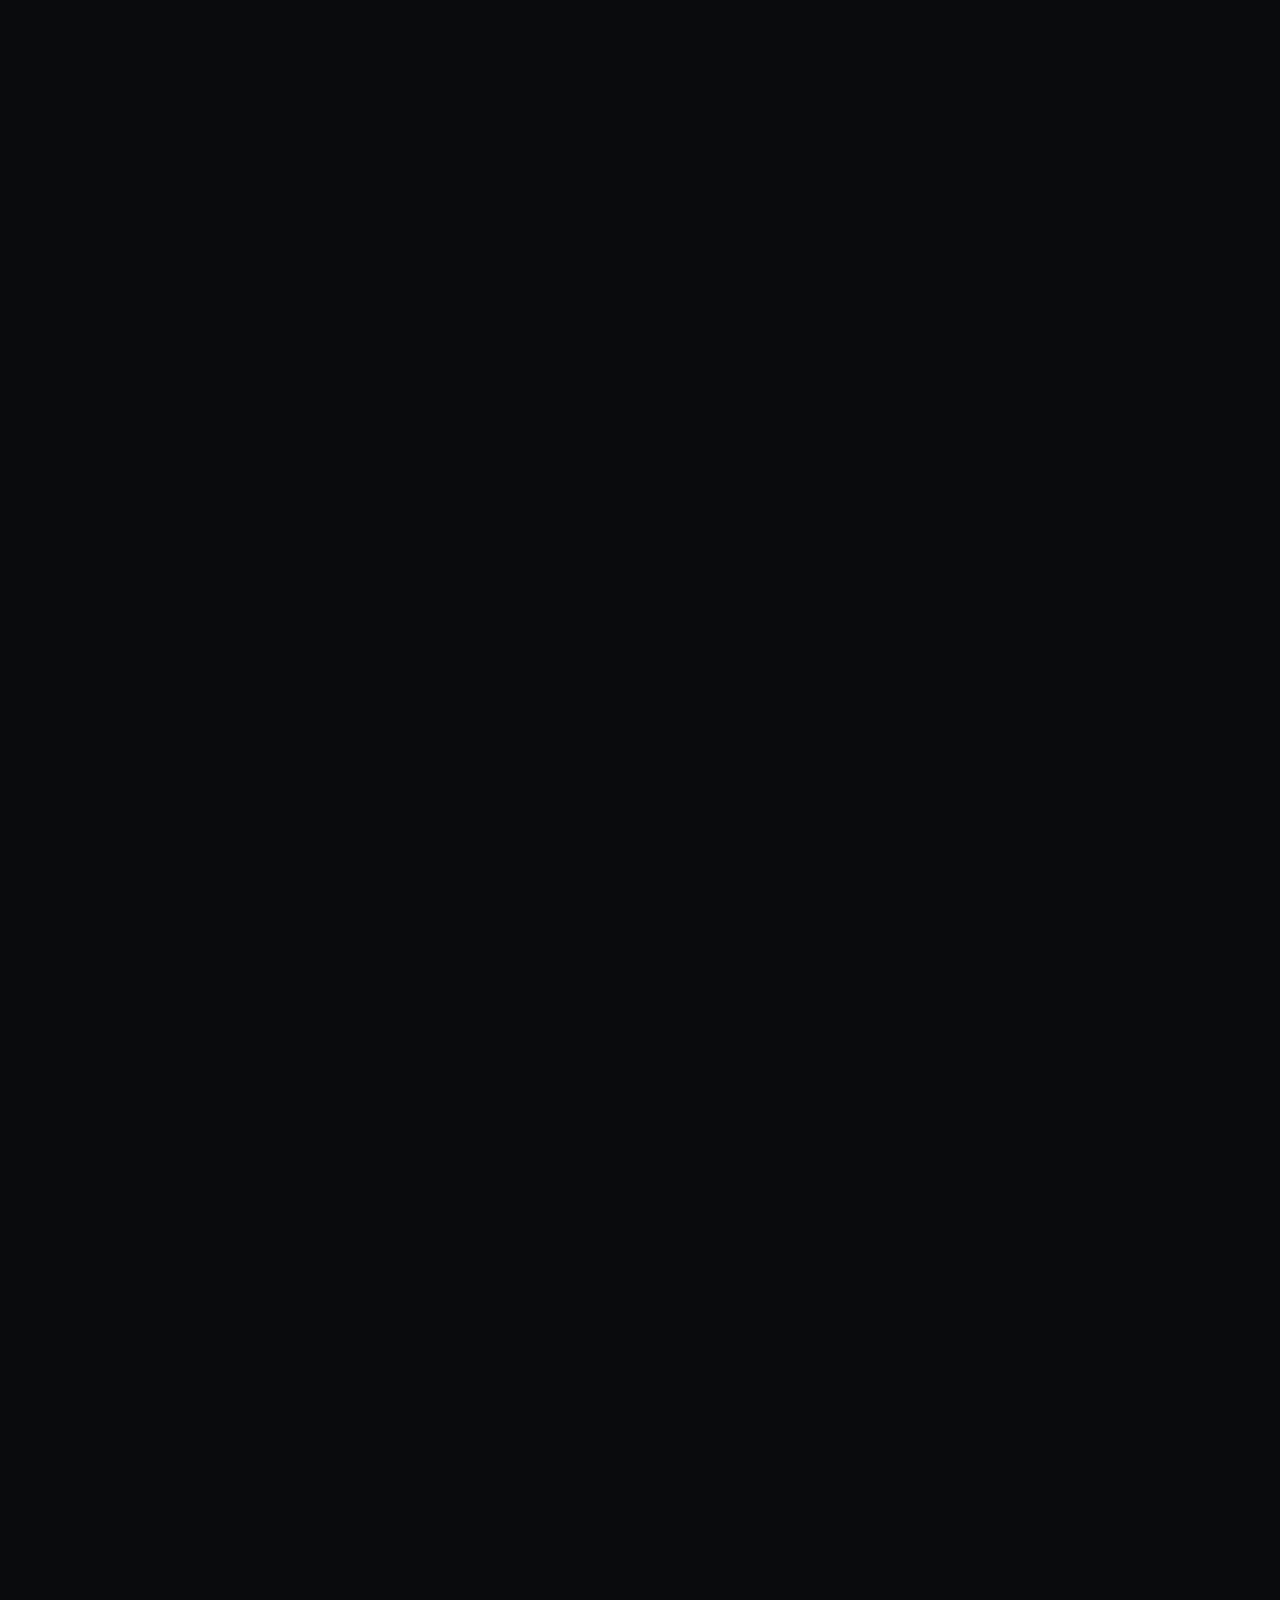
==== commit b8bc380e: "Scroll-Film Runde 2: Klick überall, leichteres Scrollen, Namen an den Türmen, weißes Logo, WhatsApp-" ====
--- a/index.html
+++ b/index.html
@@ -4,7 +4,7 @@
 <meta charset="utf-8">
 <meta name="viewport" content="width=device-width, initial-scale=1">
 <title>KlickRendite. Aus Klicks wird Rendite.</title>
-<meta name="description" content="Aus Klicks wird Rendite. Wir bauen, optimieren und skalieren deinen Marketing-Funnel mit Meta Ads, Google Ads und Funnel-Marketing. Direkt zum Geschäftsführer Oliver Mahrle.">
+<meta name="description" content="Aus Klicks wird Rendite. Wir bauen, optimieren und skalieren deinen Marketing-Funnel, damit er planbar und messbar Kunden und Mitarbeiter liefert. Direkt zum Geschäftsführer Oliver Mahrle.">
 <meta name="robots" content="noindex,follow">
 <meta name="theme-color" content="#0a0b0d">
 <script>(function(d,w){d.classList.add('js');var rm=false;try{rm=w.matchMedia('(prefers-reduced-motion: reduce)').matches}catch(e){}function net(){if(!w.__epic){d.classList.remove('film');if(document.body)document.body.classList.add('ready')}}if(!rm&&w.innerHeight>=480){d.classList.add('film');w.addEventListener('load',function(){w.setTimeout(net,60)});w.setTimeout(net,7000)}else if(!rm){w.addEventListener('resize',function(){if(w.innerHeight>=480)w.location.reload()})}try{if('scrollRestoration' in history)history.scrollRestoration='manual'}catch(e){}})(document.documentElement,window)</script>
@@ -21,13 +21,12 @@
   <span class="hl hl-b th"></span>
   <span class="rail th"><i id="rail-fill"></i><b id="rail-dot"></b><span class="ticks" id="ticks"></span></span>
   <span class="x x1 th"></span><span class="x x2 th"></span><span class="x x3 th"></span><span class="x x4 th"></span><span class="x x5 th"></span><span class="x x6 th"></span>
-  <p class="ro ro-tc th mono"><span class="ro-xy" id="ro-xy">X 0000 · Y 0000</span><span class="ro-k2">Film-Klicks <b id="ro-k2">0</b></span></p>
-  <p class="ro ro-bl th mono"><span>Scroll <b id="ro-p">000</b>&nbsp;%</span><span class="ro-kl">Klicks im Film <b id="ro-k">0</b></span></p>
-  <p class="ro ro-br th mono"><span class="ro-sw">Schwarm <b id="ro-f">Punktfeld</b></span><span>Kapitel <b id="ro-c">00</b> / 09 · <b id="ro-n">Start</b></span></p>
+  <p class="ro ro-tc th mono"><span class="ro-xy" id="ro-xy">X 0000 · Y 0000</span></p>
+  <p class="ro ro-bl th mono"><span>Kapitel <b id="ro-c">00</b> / 09 · <b id="ro-n">Start</b></span></p>
 </div>
 
 <header class="top">
-  <a class="logo th" href="#k0" aria-label="KlickRendite, zum Anfang"><img class="ld" src="assets/logo-dark.svg" alt="KlickRendite" width="368" height="64"><img class="ll" src="assets/logo-light.svg" alt="" width="368" height="64" aria-hidden="true"></a>
+  <a class="logo th" href="#k0" aria-label="KlickRendite, zum Anfang"><img class="ld" src="assets/logo-dark.svg" alt="KlickRendite" width="368" height="64"><img class="ll" src="assets/logo-light.svg" alt="" width="368" height="64" aria-hidden="true"><img class="lw" src="assets/logo-white.svg" alt="" width="368" height="64" aria-hidden="true"></a>
   <a class="kontakt-link th mono" href="#k9">Kontakt</a>
 </header>
 
@@ -68,28 +67,31 @@
   <div class="beat b1a" data-world="g"><h2 class="xl" data-split>Zwei der wertvollsten Unternehmen unserer Zeit haben eines gemeinsam.</h2></div>
   <div class="beat b1b"><p class="giants"><span class="g1">Google.</span> <span class="g2">Meta.</span></p></div>
   <div class="beat b1c"><p class="lg" data-split>Gebaut auf einer einzigen Fähigkeit: <em>aus Klicks Rendite zu machen.</em></p></div>
-  <div class="beat b1d"><p class="lg" data-split>Sie haben es geschafft. <em>Wir perfektionieren ihre Systeme</em> für ambitionierte Unternehmen mit skalierbaren Produkten.</p></div>
+  <div class="beat b1d"><p class="lg" data-split>Sie haben es geschafft. <em>Wir perfektionieren ihre Systeme</em> für ambitionierte Unternehmen.</p></div>
 </section>
 
 <!-- KAPITEL 2 -->
 <section class="scene s2" id="k2" data-world="k" aria-label="Das Problem" tabindex="-1">
   <p class="chap mono"><span>02</span> Das Problem</p>
   <div class="beat b2a"><h2 class="xl">Viele <em class="ember burn" data-chars>verbrennen</em> dort ihr Geld.</h2></div>
-  <div class="beat b2b"><p class="lg" data-split>Anzeigen laufen, Klicks kosten, und <em class="ember">die Skalierung kommt nie.</em></p></div>
-  <div class="beat b2c"><p class="lg" data-split>Nicht weil die Plattformen nicht funktionieren. Sondern weil zwischen Klick und Kauf <em class="ember">alles stimmen muss.</em></p></div>
+  <div class="beat b2b"><p class="lg" data-split><span class="ln">Die Klicks kommen.</span> <span class="ln"><em class="ember">Die Kunden nicht.</em></span></p></div>
+  <div class="beat b2c"><p class="lg" data-split>Nicht weil die Plattformen nicht funktionieren. Sondern weil <em class="ember">kleine Lücken im Funnel große Summen kosten.</em></p></div>
 </section>
 
 <!-- KAPITEL 3 -->
 <section class="scene s3" id="k3" data-world="i" aria-label="Das Wissen" tabindex="-1">
   <p class="chap mono"><span>03</span> Das Wissen</p>
-  <div class="beat b3a"><h2 class="xl snap" data-chars>Wir wissen, was <em>kaum einer weiß.</em></h2></div>
-  <div class="beat b3b"><p class="lg" data-split>Wir haben genug Werbekonten von innen gesehen, um zu wissen, woran es liegt. Wir arbeiten mit eigener Software und mit <em>extremer Präzision.</em></p></div>
+  <div class="beat b3a"><h2 class="xl snap" data-chars><span class="ln">Über 1.000 Kampagnen</span> <span class="ln">auf Meta und Google</span> <span class="ln">haben uns gezeigt,</span> <span class="ln"><em>wo die Lücken sind.</em></span></h2></div>
+  <div class="beat b3b"><p class="lg" data-split>Deshalb können wir ziemlich genau vorhersagen, was funktioniert und was nicht. Wir arbeiten mit eigener Software und mit <em>extremer Präzision.</em></p></div>
   <div class="beat b3c">
-    <ul class="three">
+    <div class="three-w">
+    <p class="three-h" id="three-h">Daraus wissen wir:</p>
+    <ul class="three" aria-labelledby="three-h">
       <li><span class="mono tn">A</span><span class="tl">Wie die Landingpage aussehen muss.</span></li>
       <li><span class="mono tn">B</span><span class="tl">Welche Elemente Vertrauen schaffen.</span></li>
       <li><span class="mono tn">C</span><span class="tl">Wie du dich zeigen musst, damit aus einem Klick ein Kunde wird.</span></li>
     </ul>
+    </div>
   </div>
   <div class="beat b3d"><p class="lg" data-split><em>Dieses Wissen kaufst du bei uns ein.</em> Es spart dir Jahre und teures Lehrgeld.</p></div>
 </section>
@@ -100,7 +102,7 @@
   <div class="beat b4a">
     <div class="work">
       <h2 class="xl2">Wir <span class="verbs" role="text" aria-label="bauen, optimieren und skalieren"><span class="v v1" aria-hidden="true">bauen</span><span class="sep" aria-hidden="true">, </span><span class="v v2" aria-hidden="true">optimieren</span><span class="sep" aria-hidden="true"> und </span><span class="v v3" aria-hidden="true">skalieren</span></span> <span class="rest">deinen <span class="nb">Marketing-Funnel.</span></span></h2>
-      <p class="md work-sub">Damit er planbar und messbar Kunden liefert.</p>
+      <p class="md work-sub">Damit er planbar und messbar Kunden und Mitarbeiter liefert.</p>
     </div>
   </div>
   <div class="beat b4b"><p class="xl inout"><span class="io io1">Werbebudget rein,</span> <span class="io io2"><em>Rendite raus.</em></span></p></div>
@@ -126,13 +128,21 @@
   <div class="beat b6a"><h2 class="xl" data-split>Vom Klick bis zur Rendite. <em>Jede Stufe sichtbar.</em></h2></div>
   <div class="beat b6b">
     <ol class="stations" id="stations">
-      <li class="stn"><span class="cnt mono" aria-hidden="true">0</span><b>Klick</b><span class="sub mono">Meta, Google</span></li>
-      <li class="stn"><span class="cnt mono" aria-hidden="true">0</span><b>Landingpage</b><span class="sub mono">Anmeldung</span></li>
-      <li class="stn"><span class="cnt mono" aria-hidden="true">0</span><b>Webinar</b><span class="sub mono">Show-up</span></li>
+      <li class="stn"><span class="cnt mono" aria-hidden="true">0</span><b>Klick</b><span class="sub mono">Meta, Google, <span class="nb">KI-Modelle</span></span></li>
+      <li class="stn"><span class="cnt mono" aria-hidden="true">0</span><b>Landingpage</b><span class="sub mono">Conversion Rate</span></li>
+      <li class="stn"><span class="cnt mono" aria-hidden="true">0</span><b>Eintragung</b><span class="sub mono">Lead</span></li>
       <li class="stn"><span class="cnt mono" aria-hidden="true">0</span><b>Kauf</b><span class="sub mono">Zahlung</span></li>
       <li class="stn last"><b>Rendite</b><span class="sub mono">Zuwachs</span></li>
     </ol>
-    <p class="loop-l mono" id="loop-l">Käufe zurück an Meta · Conversions API</p>
+    <ul class="gauges" id="gauges" aria-label="Messuhren zwischen den Stationen">
+      <li><button class="gz" type="button" data-g="0" aria-describedby="gz-t0" aria-label="A/B-Test Anzeigen"></button><span class="gz-tip" id="gz-t0" role="tooltip"><span class="gz-k mono">A/B-Test Anzeigen</span><span class="gz-s">Kontinuierliche A/B-Tests der Anzeigen für bessere Klickpreise.</span></span></li>
+      <li><button class="gz" type="button" data-g="1" aria-describedby="gz-t1" aria-label="A/B-Test Landingpage"></button><span class="gz-tip" id="gz-t1" role="tooltip"><span class="gz-k mono">A/B-Test Landingpage</span><span class="gz-s">Mit A/B-Tests zu einer höheren Conversion Rate.</span></span></li>
+      <li><button class="gz" type="button" data-g="2" aria-describedby="gz-t2" aria-label="Nachfassen"></button><span class="gz-tip" id="gz-t2" role="tooltip"><span class="gz-k mono">Nachfassen</span><span class="gz-s">Erinnerungen per E-Mail, SMS und WhatsApp, laufend getestet.</span></span></li>
+      <li><button class="gz" type="button" data-g="3" aria-describedby="gz-t3" aria-label="Auswertung"></button><span class="gz-tip" id="gz-t3" role="tooltip"><span class="gz-k mono">Auswertung</span><span class="gz-s">Kontinuierliche A/B-Tests für bessere Ergebnisse.</span></span></li>
+    </ul>
+    <p class="loop-l mono" id="loop-l">Kaufdaten zurück an Meta und Google</p>
+    <p class="loop-t md" id="loop-t">Wir senden die Kaufdaten zurück an Meta und Google. So erreichen deine Anzeigen mehr Menschen, die deinen Käufern ähneln.</p>
+    <p class="brand-w" id="brand-w"><span class="bk">Klick</span><span class="br">Rendite</span></p>
     <p class="note mono" id="fnote">Schematische Darstellung mit Beispielwerten</p>
   </div>
 </section>
@@ -140,12 +150,12 @@
 <!-- KAPITEL 7 -->
 <section class="scene s7" id="k7" data-world="g" aria-label="Für wen" tabindex="-1">
   <p class="chap mono"><span>07</span> Für wen</p>
-  <div class="beat b7a"><h2 class="lg2" data-split>Für ambitionierte Unternehmen, die online verkaufen können und mehr qualifizierte Leads brauchen.</h2></div>
+  <div class="beat b7a"><div class="who-head"><h2 class="lg2" data-split>Für ambitionierte Unternehmen, die online verkaufen können und mehr qualifizierte Leads benötigen.</h2><p class="md who-note">In diesen Branchen haben wir bisher besonders viel Erfahrung gesammelt und sehr gute Ergebnisse bei der Gewinnung neuer Kunden und Mitarbeiter erzielt. Für andere Branchen sind wir offen.</p></div></div>
   <ol class="who" id="who">
-    <li class="card c1" data-world="k"><div class="card-in"><span class="idx mono">01 / 05</span><h3>Kapitalanlage-Vertriebe</h3><p class="mono">Immobilien, Fonds, Beteiligungen</p></div></li>
-    <li class="card c2" data-world="i"><div class="card-in"><span class="idx mono">02 / 05</span><h3>Online-Coaches</h3><p class="mono">Webinare, Kurse, Programme</p></div></li>
+    <li class="card c1" data-world="k"><div class="card-in"><span class="idx mono">01 / 05</span><h3>Kapitalanlage-Vertriebe</h3></div></li>
+    <li class="card c2" data-world="i"><div class="card-in"><span class="idx mono">02 / 05</span><h3>Online-Coaches</h3><p class="mono">Kursanbieter</p></div></li>
     <li class="card c3" data-world="g"><div class="card-in"><span class="idx mono">03 / 05</span><h3>Personenmarken und Communities</h3><p class="mono">Experten, Creator, Mitgliederplattformen</p></div></li>
-    <li class="card c4" data-world="m"><div class="card-in"><span class="idx mono">04 / 05</span><h3>Handwerks&shy;betriebe</h3><p class="mono">Bau, Sanierung, Ausbau</p></div></li>
+    <li class="card c4" data-world="m"><div class="card-in"><span class="idx mono">04 / 05</span><h3>Handwerks&shy;betriebe</h3></div></li>
     <li class="card c5" data-world="d"><div class="card-in"><span class="idx mono">05 / 05</span><h3>Erneuerbare Energien</h3><p class="mono">Solaranbieter, Wärmepumpenanbieter</p></div></li>
   </ol>
 </section>
@@ -154,10 +164,10 @@
 <section class="scene s8" id="k8" data-world="i" aria-label="Das erste Gespräch" tabindex="-1">
   <p class="chap mono"><span>08</span> Das erste Gespräch</p>
   <div class="beat b8a"><h2 class="xl" data-split>Im ersten Gespräch bekommst du meine <em>ehrliche Meinung.</em></h2></div>
-  <div class="beat b8b"><p class="lg q3"><span>Was ich von deinem Geschäft halte.</span> <span>Wo es heute steht.</span> <span>Ob es sich lohnt, dafür zu werben.</span></p></div>
+  <div class="beat b8b"><p class="lg q3"><span>Ob unsere Marketingstrategie dir bei deinem Ziel helfen kann.</span> <span><em>Mehr Leads. Mehr Käufer.</em></span> <span><em>Mehr Mitarbeiter.</em></span></p></div>
   <div class="beat b8c"><p class="lg" data-split>Wenn dein Geld woanders besser angelegt ist, <em>sage ich dir das.</em></p></div>
   <div class="beat b8d"><p class="xl2" data-split>Wir nehmen nur Projekte an, von denen wir <em>überzeugt</em> sind.</p></div>
-  <div class="beat b8e"><p class="lg pre"><span class="mono pre-k">Voraussetzung</span><span class="pre-t" data-split>Ein Angebot und ein Verkaufsprozess, die schon funktionieren. <em>Wir skalieren, wir erfinden nicht.</em></span></p></div>
+  <div class="beat b8e"><p class="lg pre" data-split><em>Voraussetzung:</em> ein Angebot und ein Verkaufsprozess, der bereits funktioniert.</p></div>
 </section>
 
 <!-- KAPITEL 9 -->
@@ -178,12 +188,89 @@
 
 </main>
 
+<a class="wa th mono" id="wa" href="https://wa.me/4917634492580" target="_blank" rel="noopener"><span class="wa-l">Direktkontakt per WhatsApp</span><span class="wa-s">WhatsApp</span></a>
+
 <footer class="foot" id="foot">
   <a href="impressum.html">Impressum</a>
   <a href="datenschutz.html">Datenschutz</a>
 </footer>
 
 <div class="track" id="track" aria-hidden="true"></div>
+
+<!-- Impressum und Datenschutz als Fenster im Film. Ohne JavaScript und bei reduzierter Bewegung fuehren die Links auf die eigenen Seiten. -->
+<dialog class="dlg" id="dlg-impressum" aria-labelledby="dlg-impressum-t">
+  <div class="dlg-in" data-lenis-prevent>
+    <div class="dlg-top"><span class="mono dlg-k">Rechtliches</span><button class="dlg-x mono" type="button" data-close autofocus>Schließen<span class="dlg-xi" aria-hidden="true"></span></button></div>
+    <div class="dlg-body legal">
+<h1 id="dlg-impressum-t" tabindex="-1">Impressum</h1>
+<p class="lead">Angaben gemäß § 5 DDG</p>
+<div class="box">
+  <p><b>Klickrendite UG (haftungsbeschränkt) i. G.</b></p>
+  <p>Mühlenstraße 4<br>06686 Lützen</p>
+  <p>Vertreten durch den Geschäftsführer Oliver Mahrle</p>
+</div>
+<h2>Kontakt</h2>
+<p>Telefon: <a href="tel:+4917634492580">+49&nbsp;176&nbsp;34492580</a><br>E-Mail: <a href="mailto:oliver@klickrendite.de">oliver@klickrendite.de</a></p>
+<h2>Registereintrag</h2>
+<p>Registergericht: Amtsgericht Stendal<br>Registernummer: <span class="todo">[HRB folgt]</span></p>
+<p>Die Gesellschaft befindet sich in Gründung. Bis zur Eintragung ins Handelsregister handelt die Klickrendite UG (haftungsbeschränkt) in Gründung. Alleinige Gesellschafterin ist die Mahrle Holding UG (haftungsbeschränkt), Amtsgericht Stendal, HRB 37876.</p>
+<h2>Umsatzsteuer-Identifikationsnummer</h2>
+<p>USt-IdNr. gemäß § 27a UStG: <span class="todo">[USt-IdNr. folgt]</span></p>
+<h2>Verantwortlich für den Inhalt</h2>
+<p>Oliver Mahrle, Anschrift wie oben.</p>
+<h2>Streitbeilegung</h2>
+<p>Wir sind nicht bereit und nicht verpflichtet, an Streitbeilegungsverfahren vor einer Verbraucherschlichtungsstelle teilzunehmen. Unsere Leistungen richten sich ausschließlich an Unternehmer.</p>
+<h2>Hinweis zu Zahlen und Marken</h2>
+<p>Zahlen in den Animationen der Startseite sind Beispielwerte zur Veranschaulichung, keine Kundendaten und keine Zusage über Ergebnisse. Auf dieser Website werden keine Kundenbewertungen angezeigt.</p>
+<p>Google und Meta sind Marken ihrer jeweiligen Inhaber. KlickRendite ist ein unabhängiger Dienstleister. Es besteht keine Partnerschaft mit Google oder Meta und keine Zertifizierung durch diese Unternehmen.</p>
+<p class="dlg-foot mono">Weiter zu: <a href="datenschutz.html">Datenschutz</a></p>
+    </div>
+  </div>
+</dialog>
+<dialog class="dlg" id="dlg-datenschutz" aria-labelledby="dlg-datenschutz-t">
+  <div class="dlg-in" data-lenis-prevent>
+    <div class="dlg-top"><span class="mono dlg-k">Rechtliches</span><button class="dlg-x mono" type="button" data-close autofocus>Schließen<span class="dlg-xi" aria-hidden="true"></span></button></div>
+    <div class="dlg-body legal">
+<h1 id="dlg-datenschutz-t" tabindex="-1">Datenschutzerklärung</h1>
+<p class="lead">Stand: 28.09.2026</p>
+<p>Ich nehme den Schutz deiner Daten ernst und halte diese Erklärung bewusst kurz. Hier steht, welche Daten beim Besuch dieser Website und bei einer Kontaktaufnahme per E-Mail, Telefon oder WhatsApp verarbeitet werden, warum und wie lange.</p>
+
+<h2>1. Verantwortlicher</h2>
+<div class="box">
+  <p><b>Klickrendite UG (haftungsbeschränkt) i. G.</b></p>
+  <p>Oliver Mahrle, Mühlenstraße 4, 06686 Lützen</p>
+  <p>Telefon +49&nbsp;176&nbsp;34492580, E-Mail <a href="mailto:oliver@klickrendite.de">oliver@klickrendite.de</a></p>
+</div>
+<p>Ein Datenschutzbeauftragter ist nicht bestellt, weil die gesetzlichen Voraussetzungen dafür nicht vorliegen.</p>
+
+<h2>2. Hosting und Server-Logs</h2>
+<p>Diese Vorschau wird über GitHub Pages ausgeliefert (GitHub Inc., 88 Colin P Kelly Jr St, San Francisco, CA 94107, USA, ein Unternehmen von Microsoft). Beim Aufruf verarbeitet GitHub technisch notwendige Daten wie IP-Adresse, Datum und Uhrzeit, aufgerufene Seite und Browser, um die Seite auszuliefern und Angriffe zu erkennen. Rechtsgrundlage ist Art. 6 Abs. 1 lit. f DSGVO. Dabei kann eine Übermittlung in die USA stattfinden; GitHub stützt sich auf das EU-US Data Privacy Framework und Standardvertragsklauseln. Die endgültige Website wird auf Servern in Deutschland betrieben.</p>
+
+<h2>3. Kontakt per E-Mail, Telefon und WhatsApp</h2>
+<p>Wenn du mir eine E-Mail schreibst oder mich anrufst, verarbeite ich die Daten, die du mir dabei mitteilst: E-Mail-Adresse oder Telefonnummer, Name, Inhalt der Nachricht und, falls du sie nennst, Angaben zu deinem Unternehmen. Zweck ist die Beantwortung deiner Anfrage und die Vorbereitung eines Gesprächs. Rechtsgrundlage ist Art. 6 Abs. 1 lit. b DSGVO (vorvertragliche Maßnahmen), bei allgemeinen Anfragen Art. 6 Abs. 1 lit. f DSGVO (berechtigtes Interesse an der Beantwortung).</p>
+<p>Wenn du mich über den WhatsApp-Link kontaktierst, läuft die Nachricht über WhatsApp (WhatsApp Ireland Limited, 4 Grand Canal Square, Dublin 2, Irland). Dabei gelten zusätzlich die Datenschutzhinweise von WhatsApp. Eine Übermittlung deiner Daten in die USA ist dabei möglich; WhatsApp stützt sich hierfür auf das EU-US Data Privacy Framework und Standardvertragsklauseln. Ich nutze WhatsApp nur zur Beantwortung deiner Nachricht. Wenn du das nicht möchtest, schreib mir eine E-Mail.</p>
+<p>Mein E-Mail-Postfach liegt bei einem Anbieter mit Servern in der EU, mit dem ein Auftragsverarbeitungsvertrag besteht. <span class="todo">[Anbieter des Postfachs oliver@klickrendite.de vor Launch prüfen und ggf. benennen]</span> Anfragen werden gelöscht, sobald sie erledigt sind und keine gesetzlichen Aufbewahrungspflichten entgegenstehen, spätestens nach zwölf Monaten ohne Zusammenarbeit.</p>
+
+<h2>4. Cookies und Einwilligung</h2>
+<p>Diese Website setzt keine Cookies. Sie lädt keine Analyse-Tools, keine Marketing-Tools und keine eingebetteten Inhalte von Dritten. Schriften, Skripte und Grafiken liegen auf demselben Server wie die Seite selbst. Sollte sich das ändern, frage ich vorher über einen Consent-Banner um Erlaubnis und ergänze diese Erklärung.</p>
+
+<h2>5. Deine Rechte</h2>
+<ul>
+  <li><b>Auskunft</b> über die zu dir gespeicherten Daten (Art. 15 DSGVO)</li>
+  <li><b>Berichtigung</b> unrichtiger Daten (Art. 16 DSGVO)</li>
+  <li><b>Löschung</b> (Art. 17 DSGVO) und <b>Einschränkung</b> der Verarbeitung (Art. 18 DSGVO)</li>
+  <li><b>Datenübertragbarkeit</b> (Art. 20 DSGVO)</li>
+  <li><b>Widerspruch</b> gegen Verarbeitungen auf Basis berechtigter Interessen (Art. 21 DSGVO)</li>
+  <li><b>Widerruf</b> erteilter Einwilligungen mit Wirkung für die Zukunft (Art. 7 Abs. 3 DSGVO)</li>
+</ul>
+<p>Dafür reicht eine E-Mail an <a href="mailto:oliver@klickrendite.de">oliver@klickrendite.de</a>. Außerdem kannst du dich bei einer Datenschutzaufsichtsbehörde beschweren. Zuständig für mich ist der Landesbeauftragte für den Datenschutz Sachsen-Anhalt, Leiterstraße 9, 39104 Magdeburg.</p>
+
+<h2>6. Änderungen</h2>
+<p>Ich passe diese Erklärung an, wenn sich die Website oder die Rechtslage ändert. Es gilt die jeweils hier veröffentlichte Fassung.</p>
+<p class="dlg-foot mono">Weiter zu: <a href="impressum.html">Impressum</a></p>
+    </div>
+  </div>
+</dialog>
 
 <script src="vendor/gsap.min.js"></script>
 <script src="vendor/lenis.min.js"></script>
--- a/epic.css
+++ b/epic.css
@@ -52,11 +52,11 @@
 .md b{font-weight:800}
 
 /* ===================== Statische Seite (Standard) ===================== */
-#swarm,.hud,.index,.track,.cue{display:none}
+#swarm,.hud,.index,.track,.cue,.wa{display:none}
 .top{position:absolute;top:0;left:0;right:0;z-index:20;display:flex;justify-content:space-between;align-items:center;padding:clamp(1rem,3vw,1.75rem) var(--pad) 0}
 .top a{text-decoration:none}
 .top .logo img{height:clamp(1.4rem,2vw,1.7rem);width:auto}
-.top .logo .ll{display:none}
+.top .logo .ll,.top .logo .lw{display:none}
 .kontakt-link{color:#9aa39e}
 .scene{position:relative;padding:clamp(5rem,13vh,9rem) var(--pad);background:var(--bg);color:var(--fg)}
 .scene:focus{outline:none}
@@ -69,6 +69,8 @@
 .chap::after{content:"";height:1px;width:2.5rem;background:var(--line)}
 html:not(.film) .beat p.lg,html:not(.film) .beat h2{max-width:24ch}
 .fs{display:inline}
+.ln{display:block}
+html:not(.film) .snap .ln{display:inline}
 .bl{display:inline-block;width:0;height:0;vertical-align:baseline}
 .wd{display:inline-block;white-space:nowrap}
 .ch{display:inline-block}
@@ -80,6 +82,7 @@
 .gate-text{position:absolute;bottom:-1.8rem;left:50%;transform:translateX(-50%);color:var(--gd);white-space:nowrap;letter-spacing:.16em}
 .hint{display:none}
 .giants{font-weight:800;font-size:clamp(3rem,10.5vw,12rem);line-height:.92;letter-spacing:-.05em}
+.three-h{font-weight:600;font-size:clamp(1.05rem,1.45vw,1.45rem);line-height:1.3;color:var(--mute);margin-bottom:1rem}
 .three li{display:flex;gap:1.25rem;align-items:baseline;padding:1.1rem 0;border-top:1px solid var(--line)}
 .three li:last-child{border-bottom:1px solid var(--line)}
 .three .tn{color:var(--acc);min-width:1.5rem}
@@ -102,15 +105,21 @@
 .stn .sub{color:var(--mute);grid-column:2}
 .stn .cnt{display:none}
 .loop-l{margin-top:1.75rem;color:var(--acc)}
+.loop-t{margin-top:.75rem;color:var(--mute);max-width:44ch}
+.gauges{margin-top:1.75rem;display:grid;gap:.9rem}
+.gz{display:none}
+.gz-tip{display:grid;gap:.25rem}
+.gz-k{color:var(--acc)}
+.gz-s{color:var(--mute);font-size:.95rem;line-height:1.45}
+.brand-w{display:none}
 .note{display:none;margin-top:.75rem;color:var(--mute)}
+.who-note{margin-top:1.25rem;color:var(--mute);max-width:52ch}
 .who{max-width:1200px;margin:2.5rem auto 0}
 .card{background:var(--bg);color:var(--fg);padding:clamp(1.75rem,5vh,3.25rem) clamp(1.25rem,3vw,3rem)}
 .card .idx{display:block;color:var(--acc);margin-bottom:.9rem}
 .card h3{font-weight:800;font-size:clamp(1.7rem,4.6vw,4.4rem);letter-spacing:-.04em;line-height:1}
 .card p{margin-top:.9rem;color:var(--mute)}
 .q3 span{display:block}
-.pre{display:grid;gap:1rem}
-.pre-k{color:var(--acc)}
 .eyebrow{color:var(--mute);display:flex;align-items:center;gap:.75rem;margin-bottom:1.5rem}
 .eyebrow::before{content:"";width:1.5rem;height:1px;background:var(--acc)}
 .name{font-weight:800;font-size:clamp(3rem,9vw,9rem);line-height:.92;letter-spacing:-.05em}
@@ -136,9 +145,10 @@
 
 /* ===================== Film ===================== */
 html.film body{overflow-x:hidden}
-html.film body.locked{overflow:hidden;height:100vh;height:100svh;touch-action:none;overscroll-behavior:none}
+html.film body.locked{overflow:hidden;height:100vh;height:100svh;touch-action:none;overscroll-behavior:none;cursor:pointer}
+html.film body.locked a{cursor:pointer}
 html.film #swarm{display:block;position:fixed;top:0;left:0;width:100%;height:100%;z-index:0;background:var(--k)}
-html.film .track{display:block;width:1px;height:4400vh;pointer-events:none;visibility:hidden}
+html.film .track{display:block;width:1px;height:3600vh;pointer-events:none;visibility:hidden}
 html.film .film{position:fixed;inset:0;z-index:2;overflow:hidden;pointer-events:none}
 html.film .scene{position:absolute;inset:0;padding:0;background:none;visibility:hidden;overflow:hidden;display:block;min-height:0}
 html.film .scene.on{visibility:visible}
@@ -160,9 +170,10 @@
 .th.t-g{--hbg:#3DD68C;--hfg:#0a0b0d;--hmute:rgba(10,11,13,.66);--hline:rgba(10,11,13,.3);--hacc:#0a0b0d}
 .th.t-d{--hbg:#0d2a1e;--hfg:#f4f5f2;--hmute:rgba(244,245,242,.56);--hline:rgba(244,245,242,.2);--hacc:#3DD68C}
 .th.t-m{--hbg:#d3f3e1;--hfg:#0a0b0d;--hmute:rgba(10,11,13,.62);--hline:rgba(10,11,13,.24);--hacc:#0c8f52}
+/* Logo: auf Schwarz und Dunkelgruen helle Schrift mit gruenen Balken, auf Gruen ganz in Weiss, auf Elfenbein und Mint die dunkle Fassung */
 html.film .top .logo.t-i .ld,html.film .top .logo.t-g .ld,html.film .top .logo.t-m .ld{display:none}
-html.film .top .logo.t-i .ll,html.film .top .logo.t-g .ll,html.film .top .logo.t-m .ll{display:block}
-html.film .top .logo.t-g .ll{filter:brightness(0)}
+html.film .top .logo.t-i .ll,html.film .top .logo.t-m .ll{display:block}
+html.film .top .logo.t-g .lw{display:block}
 html.film .kontakt-link{color:var(--hmute)}
 html.film .kontakt-link:hover{color:var(--hacc)}
 
@@ -190,10 +201,16 @@
 .ro{position:absolute;display:flex;gap:1.75rem;color:var(--hmute);font-size:.66rem;white-space:nowrap}
 .ro b{font-weight:500;color:var(--hfg);font-variant-numeric:tabular-nums}
 .ro-tc{top:1.75rem;left:50%;transform:translateX(-50%)}
-.ro-k2{display:none}
 .ro-bl{left:1.75rem;bottom:1.35rem}
-.ro-br{right:1.75rem;bottom:1.35rem}
-.ro-bl b#ro-k,.ro-br b#ro-f,.ro-tc b#ro-k2{color:var(--hacc)}
+/* Direktkontakt unten rechts: ein echter Link, folgt der Farbwelt wie die uebrige HUD-Schrift */
+html.film .wa{display:flex;align-items:center;gap:.6rem;position:fixed;z-index:27;right:1.75rem;bottom:calc(1.35rem - 3px);margin:-.75rem -.5rem;padding:.75rem .5rem;font-size:.66rem;line-height:1.4;white-space:nowrap;text-decoration:none;color:var(--hfg);opacity:0;visibility:hidden;transition:opacity .9s .7s,color .25s}
+html.film .wa::before{content:"";width:6px;height:6px;border-radius:50%;background:var(--hacc);box-shadow:0 0 0 3px color-mix(in srgb,var(--hacc) 22%,transparent);transition:background-color .25s}
+html.film .wa .wa-s{display:none}
+html.film .wa .wa-l,html.film .wa .wa-s{border-bottom:1px solid var(--hline);padding-bottom:.12rem;transition:border-color .25s}
+html.film body.open .wa{opacity:1;visibility:visible}
+html.film body.locked .wa{visibility:hidden;opacity:0}
+html.film .wa:hover,html.film .wa:focus-visible{color:var(--hacc)}
+html.film .wa:hover span,html.film .wa:focus-visible span{border-color:var(--hacc)}
 
 /* Kapitelindex */
 html.film .index{display:block;position:fixed;z-index:25;left:1.75rem;top:50%;transform:translateY(-50%);padding-left:1.1rem;opacity:0;transition:opacity .9s .7s}
@@ -251,7 +268,10 @@
 /* Kapitel 1 */
 html.film .b1a h2{max-width:12.5ch}
 html.film .b1b{padding:0}
-html.film .giants{position:absolute;left:0;top:0;width:1px;height:1px;overflow:hidden;clip-path:inset(50%);white-space:nowrap}
+html.film .giants{position:absolute;inset:0;font-size:clamp(3.4rem,11vw,13rem)}
+html.film .giants span{position:absolute;bottom:17vh;white-space:nowrap;display:block;will-change:transform}
+html.film .giants .g1{left:var(--gut);transform-origin:0 100%}
+html.film .giants .g2{right:6vw;transform-origin:100% 100%}
 html.film .b1c,html.film .b1d{justify-content:center;text-align:center;align-items:flex-end;padding-bottom:17vh}
 html.film .b1c p,html.film .b1d p{max-width:23ch}
 
@@ -259,16 +279,19 @@
 html.film .b2a{justify-content:center;text-align:center}
 html.film .b2a h2{max-width:11ch;font-size:clamp(2.6rem,7.6vw,8.4rem)}
 html.film .burn .ch{--b:-.2;color:transparent;background-image:linear-gradient(to top,#ff2e2e 0%,#ff5a2a calc(var(--b) * 100%),#ffd2b8 calc(var(--b) * 100% + 7%),#f4f5f2 calc(var(--b) * 100% + 18%));-webkit-background-clip:text;background-clip:text;padding:.1em 0 .16em;margin:-.1em 0 -.16em}
-html.film .b2b p{max-width:20ch}
+html.film .b2b p{max-width:none;font-size:clamp(2rem,4.6vw,5rem);line-height:1.02;letter-spacing:-.036em}
 html.film .b2c{align-items:flex-start;padding-top:17vh}
-html.film .b2c p{max-width:25ch}
+html.film .b2c p{max-width:27ch;font-size:clamp(1.55rem,min(3.3vw,5.3vh),3.6rem)}
 
 /* Kapitel 3 */
-html.film .b3a h2{max-width:10ch;font-size:clamp(2.6rem,7.2vw,8rem)}
+html.film .b3a{align-items:flex-start;padding-top:15.5vh}
+html.film .b3a h2{max-width:none;font-size:clamp(2rem,min(4.5vw,7.2vh),5rem);line-height:1;letter-spacing:-.04em;text-wrap:wrap}
 html.film .snap .ch{will-change:transform}
-html.film .b3b p{max-width:20ch}
+html.film .b3b p{max-width:21ch}
 html.film .b3c,html.film .b3d{justify-content:flex-start}
-html.film .three{width:min(38vw,35rem)}
+html.film .three-w{width:min(38vw,35rem)}
+html.film .three-h{margin-bottom:1.1rem}
+html.film .three{width:100%}
 html.film .three li{transition:opacity .4s}
 html.film .b3d p{max-width:17ch;font-size:clamp(1.8rem,4.2vw,4.6rem);line-height:1.02}
 
@@ -313,11 +336,26 @@
 html.film .stn b{display:block;font-size:clamp(1.2rem,1.9vw,1.9rem)}
 html.film .stn .sub{display:block;margin-top:.3rem;font-size:.64rem}
 html.film .loop-l,html.film .note{position:absolute;margin:0;white-space:nowrap;visibility:hidden}
+html.film .loop-t{position:absolute;left:0;top:0;margin:0;width:min(27rem,30vw);font-size:clamp(.9rem,1.08vw,1.12rem);line-height:1.5;color:#c3cbc6;visibility:hidden;opacity:0;padding-left:1rem;border-left:1px solid rgba(61,214,140,.55)}
+html.film .brand-w{display:block;position:absolute;left:0;top:0;margin:0;font-weight:800;letter-spacing:-.035em;line-height:1;white-space:nowrap;visibility:hidden;opacity:0;color:#f4f5f2;will-change:transform,opacity}
+html.film .brand-w .br{color:#3DD68C}
+/* Messuhren: echte Schaltflaechen genau ueber den gezeichneten Uhren */
+html.film .gauges{display:block;position:absolute;inset:0;margin:0}
+html.film .gauges li{display:block}
+html.film .gz{display:block;position:absolute;left:0;top:0;width:44px;height:44px;margin:-22px 0 0 -22px;border-radius:50%;pointer-events:auto;cursor:help;visibility:hidden;-webkit-tap-highlight-color:transparent}
+html.film .gz:focus-visible{outline:2px solid #3DD68C;outline-offset:2px}
+html.film .gz-tip{display:block;position:absolute;left:0;top:0;z-index:5;width:max-content;max-width:min(17.5rem,calc(100vw - 3rem));padding:.7rem .85rem .8rem;background:#0a0b0d;border:1px solid rgba(61,214,140,.5);box-shadow:0 12px 40px rgba(0,0,0,.55);pointer-events:none;visibility:hidden;opacity:0;transition:opacity .18s,visibility 0s .18s}
+html.film .gz-tip.on{visibility:visible;opacity:1;transition:opacity .18s}
+html.film .gz-k{display:flex;align-items:center;gap:.5rem;color:#3DD68C;font-size:.62rem}
+html.film .gz-k::before{content:"";width:5px;height:5px;border-radius:50%;background:#3DD68C}
+html.film .gz-s{display:block;margin-top:.4rem;color:#f4f5f2;font-size:.9rem;line-height:1.4;font-weight:400}
 html.film .loop-l{left:0;top:0;font-size:.66rem;opacity:0;padding:.2rem .6rem;background:#0a0b0d}
 html.film .note{display:block;left:50%;right:auto;top:1.75rem;bottom:auto;translate:-50% 0;font-size:.66rem}
 
 /* Kapitel 7 */
+html.film .who-head{width:min(46vw,44rem)}
 html.film .b7a h2{max-width:17ch}
+html.film .who-note{max-width:min(34rem,calc(55vw - var(--gut) - 4rem));margin-top:1.5rem;color:var(--fg);font-size:clamp(.95rem,1.15vw,1.2rem);line-height:1.5;font-weight:600}
 html.film .who{position:absolute;inset:0;margin:0;max-width:none}
 html.film .card{position:absolute;inset:0;padding:0;background:none;visibility:hidden}
 html.film .card-in{position:absolute;left:var(--gut);bottom:calc(5.4rem + 4vh);width:min(45vw,43rem);will-change:transform}
@@ -330,11 +368,13 @@
 html.film .s8 .beat{align-items:flex-end;padding-bottom:calc(44vh + 2.2rem)}
 html.film .b8a h2{max-width:15ch}
 html.film .b8b,html.film .b8d{align-items:flex-start !important;padding-top:calc(56vh + 3.2rem) !important;padding-bottom:0 !important}
-html.film .b8b p{max-width:none}
+html.film .b8b p{max-width:none;font-size:clamp(1.4rem,min(3.3vw,4.7vh),3.6rem)}
 html.film .q3 span{display:block}
 html.film .b8c p{max-width:17ch;font-size:clamp(1.8rem,4.4vw,4.8rem);line-height:1.02}
 html.film .b8d p{max-width:24ch;font-size:clamp(2.1rem,4.6vw,5.2rem)}
-html.film .b8e p{max-width:26ch}
+html.film .b8e p{max-width:24ch}
+html.film .q3 > span{max-width:27ch}
+html.film .q3 span + span{margin-top:.12em}
 
 /* Kapitel 9 */
 html.film .b9{pointer-events:none}
@@ -356,16 +396,59 @@
 /* Nach der Zuendung: HUD steht fest, auch wenn Uebergaenge nicht gelaufen sind */
 html.film body.lit .hud,html.film body.lit .index{opacity:1;transition:none}
 html.film body.lit .kontakt-link{opacity:1;transform:none;transition:color .3s}
+html.film body.lit .wa{opacity:1;transition:color .25s}
 body.lit .hl{transform:none;transition:background-color .25s}
 html.js.film body.lit .gate{opacity:0;visibility:hidden;transition:none}
 /* Debug-Aufnahme: keine Uebergaenge, damit der Zustand exakt ist */
-body.still .hud,body.still .index,body.still .hl,body.still .kontakt-link,body.still .th,body.still .foot,body.still .mega .l > span,body.still .three li{transition:none !important}
+body.still .hud,body.still .index,body.still .hl,body.still .kontakt-link,body.still .wa,body.still .th,body.still .foot,body.still .mega .l > span,body.still .three li{transition:none !important}
 .dbg-err{position:fixed;z-index:999;left:10px;top:80px;right:10px;color:#ff5a2a;background:#000;font:12px/1.4 monospace;white-space:pre-wrap;padding:10px;margin:0}
+
+/* ===================== Impressum und Datenschutz als Fenster ===================== */
+.dlg{padding:0;border:0;background:none;color:#f4f5f2;width:min(46rem,calc(100vw - 2.5rem));max-width:none;max-height:none;overflow:visible;cursor:auto;font-family:var(--sans);--acc:#3DD68C}
+.dlg::backdrop{background:rgba(4,5,6,.68);-webkit-backdrop-filter:blur(7px);backdrop-filter:blur(7px)}
+.dlg[open]{animation:dlg-in .34s var(--ease) both}
+.dlg[open]::backdrop{animation:dlg-bd .34s ease both}
+@keyframes dlg-in{from{opacity:0;transform:scale(.965)}to{opacity:1;transform:none}}
+@keyframes dlg-bd{from{opacity:0}to{opacity:1}}
+.dlg-in{position:relative;max-height:86vh;overflow-y:auto;overflow-x:hidden;overscroll-behavior:contain;-webkit-overflow-scrolling:touch;background:#0a0b0d;border:1px solid rgba(244,245,242,.16);box-shadow:0 40px 140px rgba(0,0,0,.7);scrollbar-width:thin;scrollbar-color:rgba(244,245,242,.22) transparent}
+.dlg-top{position:sticky;top:0;z-index:2;display:flex;justify-content:space-between;align-items:center;gap:1rem;padding:.95rem clamp(1.25rem,3.6vw,3rem);background:rgba(10,11,13,.95);border-bottom:1px solid rgba(244,245,242,.12)}
+.dlg-k{color:#9aa39e;font-size:.66rem;display:flex;align-items:center;gap:.6rem}
+.dlg-k::before{content:"";width:1.25rem;height:1px;background:#3DD68C}
+.dlg-x{display:inline-flex;align-items:center;gap:.7rem;min-height:2.75rem;padding:0 .95rem 0 1.05rem;border:1px solid rgba(244,245,242,.22);border-radius:999px;color:#f4f5f2;font-size:.66rem;transition:background-color .25s,border-color .25s,color .25s}
+.dlg-xi{position:relative;width:.7rem;height:.7rem}
+.dlg-xi::before,.dlg-xi::after{content:"";position:absolute;left:50%;top:0;width:1.5px;height:100%;margin-left:-.75px;background:currentColor;transform:rotate(45deg)}
+.dlg-xi::after{transform:rotate(-45deg)}
+.dlg-x:hover,.dlg-x:focus-visible{background:#3DD68C;border-color:#3DD68C;color:#0a0b0d}
+.dlg-body{padding:clamp(2rem,4.4vw,3.25rem) clamp(1.25rem,3.6vw,3rem) clamp(2.25rem,4.4vw,3.25rem)}
+.dlg .legal h1{margin:0 0 .75rem;font-weight:800;font-size:clamp(1.9rem,4vw,3rem);line-height:1;letter-spacing:-.035em}
+.dlg .legal h1:focus{outline:none}
+.dlg .legal h2{margin:2.4rem 0 .6rem;font-size:1.125rem;font-weight:800;letter-spacing:-.01em;line-height:1.3}
+.dlg .legal p,.dlg .legal li{font-size:1rem;line-height:1.6;font-weight:400;color:#e4e7e4}
+.dlg .legal p{margin:0 0 .85rem;max-width:none}
+.dlg .legal .lead{margin:0 0 2.25rem;color:#9aa39e;font-family:var(--mono);font-size:.72rem;letter-spacing:.1em;text-transform:uppercase;max-width:none}
+.dlg .legal ul{margin:0 0 .85rem;padding-left:1.2rem;list-style:disc}
+.dlg .legal li{margin-bottom:.3rem}
+.dlg .legal b{font-weight:800;color:#f4f5f2}
+.dlg .legal a{color:#f4f5f2;text-decoration:underline;text-decoration-thickness:1px;text-underline-offset:.2em;text-decoration-color:rgba(61,214,140,.7)}
+.dlg .legal a:hover{color:#3DD68C}
+.dlg .legal .box{margin:1.25rem 0 1.5rem;padding:1rem 0;border-top:1px solid rgba(244,245,242,.14);border-bottom:1px solid rgba(244,245,242,.14)}
+.dlg .legal .box p{margin-bottom:.35rem}
+.dlg .legal .box p:last-child{margin-bottom:0}
+.dlg .legal .todo{color:#9aa39e}
+.dlg .legal .dlg-foot{margin:2.5rem 0 0;padding-top:1.25rem;border-top:1px solid rgba(244,245,242,.14);color:#9aa39e;font-family:var(--mono);font-size:.66rem;line-height:1.6}
+.dlg .legal .dlg-foot a{display:inline-block;padding:.5rem 0;margin:-.5rem 0 -.5rem .5rem}
+html.film body.locked.dlg-on{touch-action:auto}
+@media (max-width:759px){
+  .dlg{width:100vw;height:100vh;height:100dvh;margin:0}
+  .dlg-in{height:100%;max-height:none;border:0}
+  .dlg-top{padding:.7rem 1.1rem}
+  .dlg-body{padding:1.75rem 1.1rem 3rem}
+}
 
 /* ===================== Mobil ===================== */
 @media (max-width:759px),(max-width:1099px) and (orientation:portrait){
   :root{--gut:1.35rem}
-  html.film .track{height:2800vh}
+  html.film .track{height:2400vh}
   html.film .top{padding:1rem 1.1rem 0}
   html.film .top .logo img{height:1.35rem}
   .hl{left:1.1rem;right:1.1rem}
@@ -376,11 +459,12 @@
   .x1,.x2,.x5{top:3.4rem}.x3,.x4,.x6{top:calc(100% - 3rem)}
   .x5,.x6{display:none}
   .ro{font-size:.58rem;gap:.9rem;letter-spacing:.08em}
-  .ro-sw,.ro-xy,.ro-kl{display:none}
-  .ro-k2{display:inline}
+  .ro-xy{display:none}
   .ro-tc{top:1.32rem;left:auto;right:5.6rem;transform:none}
-  .ro-bl{left:1.1rem;bottom:1.05rem}
-  .ro-br{right:1.1rem;bottom:1.05rem}
+  .ro-bl{left:1.1rem;bottom:1.05rem;transition:opacity .3s}
+  html.film .wa{right:1.1rem;bottom:calc(1.05rem - 3px);font-size:.58rem;letter-spacing:.08em}
+  html.film .wa .wa-l{display:none}
+  html.film .wa .wa-s{display:inline}
   html.film .index{display:none}
   html.film .beat{padding:5rem 1.35rem 5.2rem 2.1rem}
   html.film .b0{align-items:flex-start;padding-top:22vh;padding-bottom:0}
@@ -390,13 +474,22 @@
   html.film .hint{right:0;left:0;top:auto;bottom:calc(17vh + 10rem);width:auto;padding:0 1.5rem}
   html.film .cue{bottom:calc(17vh + 10rem)}
   html.film .b1a{align-items:flex-end;padding-bottom:13vh}
+  html.film .giants{font-size:clamp(3.4rem,20vw,6.6rem)}
+  html.film .giants span{bottom:auto}
+  html.film .giants .g1{left:2.1rem;top:56vh}
+  html.film .giants .g2{right:1.35rem;top:70vh}
   html.film .b1c,html.film .b1d{padding-bottom:14vh}
   html.film .b2a{align-items:center}
   html.film .b2b{align-items:flex-end;padding-bottom:13vh}
+  html.film .b2b p{font-size:clamp(2rem,9.6vw,3.4rem)}
   html.film .b2c{align-items:flex-end;padding-top:0;padding-bottom:13vh}
   html.film .b3c,html.film .b3d,html.film .b3b{align-items:flex-end}
-  html.film .b3a{align-items:center}
-  html.film .three{width:100%}
+  html.film .b3a{align-items:flex-end;padding-top:0;padding-bottom:13vh}
+  html.film .b3a h2{font-size:clamp(1.5rem,7.3vw,2.9rem);line-height:1.04}
+  html.film .b2c p,html.film .b8b p{font-size:clamp(1.55rem,3.3vw,3.6rem)}
+  html.film .who-note{max-width:none}
+  html.film .three-w{width:100%}
+  html.film .three-h{margin-bottom:.6rem;font-size:1rem}
   .three li{padding:.8rem 0;gap:.9rem}
   .three .tl{font-size:1.28rem}
   html.film .b4a,html.film .b4b{align-items:flex-end;padding-bottom:14vh}
@@ -418,8 +511,14 @@
   html.film .stn .cnt{margin-bottom:.15rem;font-size:.66rem}
   html.film .stn .sub{margin-top:.15rem;font-size:.64rem}
   html.film .loop-l{font-size:.625rem;letter-spacing:.04em;padding:.15rem .4rem}
-  html.film .note{right:auto;left:2.1rem;top:auto;bottom:3.7rem;translate:none;font-size:.625rem;white-space:normal;max-width:11.5rem;line-height:1.6}
-  html.film .b7a{align-items:flex-end;padding-bottom:13vh}
+  html.film .loop-t{width:11.7rem;font-size:.76rem;line-height:1.42;padding-left:.7rem}
+  html.film .gz-tip{max-width:10.4rem;padding:.55rem .65rem .65rem}
+  html.film .gz-k{font-size:.56rem;letter-spacing:.06em}
+  html.film .gz-s{font-size:.8rem;line-height:1.36}
+  html.film .note{right:auto;left:2.1rem;top:auto;bottom:3.55rem;translate:none;font-size:.56rem;letter-spacing:.06em;white-space:nowrap;max-width:none;line-height:1.6}
+  html.film .b7a{align-items:flex-end;padding-bottom:11vh}
+  html.film .who-head{width:auto}
+  html.film .who-note{margin-top:.9rem;font-size:.92rem;line-height:1.45}
   html.film .card-in{left:2.1rem;right:1.35rem;width:auto;bottom:4.9rem}
   html.film .card .idx{margin-bottom:.8rem;font-size:.66rem}
   html.film .card h3{font-size:clamp(2rem,10.4vw,3.3rem)}
@@ -435,14 +534,11 @@
   html.film .way .k{grid-column:1}
   html.film .way .v{grid-column:1;grid-row:2;font-size:1.2rem}
   html.film .way .arrow{grid-row:1 / span 2;width:2.1rem;height:2.1rem}
-  html.film .foot{bottom:1rem;left:auto;right:1.1rem;transform:none;gap:1rem;font-size:.66rem}
+  html.film .foot{bottom:.95rem;left:1.1rem;right:auto;transform:none;gap:1rem;font-size:.625rem}
   html.film .foot a{padding:.6rem .2rem;margin:-.6rem -.2rem}
-  html.film body.end .ro-br{opacity:0}
+  html.film body.end .ro-bl{opacity:0}
   .way{grid-template-columns:1fr auto}
   .way .k{grid-column:1}.way .v{grid-column:1;grid-row:2}.way .arrow{grid-row:1 / span 2}
-}
-@media (max-width:351px){
-  .ro-k2{display:none}
 }
 @media (min-width:760px) and (max-width:1199px) and (orientation:landscape){
   html.film .b3b p{max-width:18ch;font-size:clamp(1.4rem,2.8vw,3.2rem)}
@@ -450,8 +546,13 @@
   html.film .card h3{font-size:clamp(2.2rem,4.8vw,6.2rem)}
   html.film .contact{width:min(48vw,50rem)}
 }
-@media (min-width:760px) and (max-width:999px){
-  html.film body.end .ro-sw,html.film body.end .ro-kl{display:none}
+@media (min-width:760px) and (max-width:1023px){
+  html.film .wa .wa-l{display:none}
+  html.film .wa .wa-s{display:inline}
+}
+/* schmale Querformate: die lange Unterzeile der ersten Station bricht um und bleibt frei von der Messuhr */
+@media (min-width:760px) and (max-width:1099px) and (orientation:landscape),(min-width:1100px) and (max-width:1279px){
+  html.film .stn .sub{max-width:8.4rem;margin-left:auto;margin-right:auto}
 }
 @media (max-height:700px) and (min-width:760px){
   html.film .way{padding:.7rem 0}
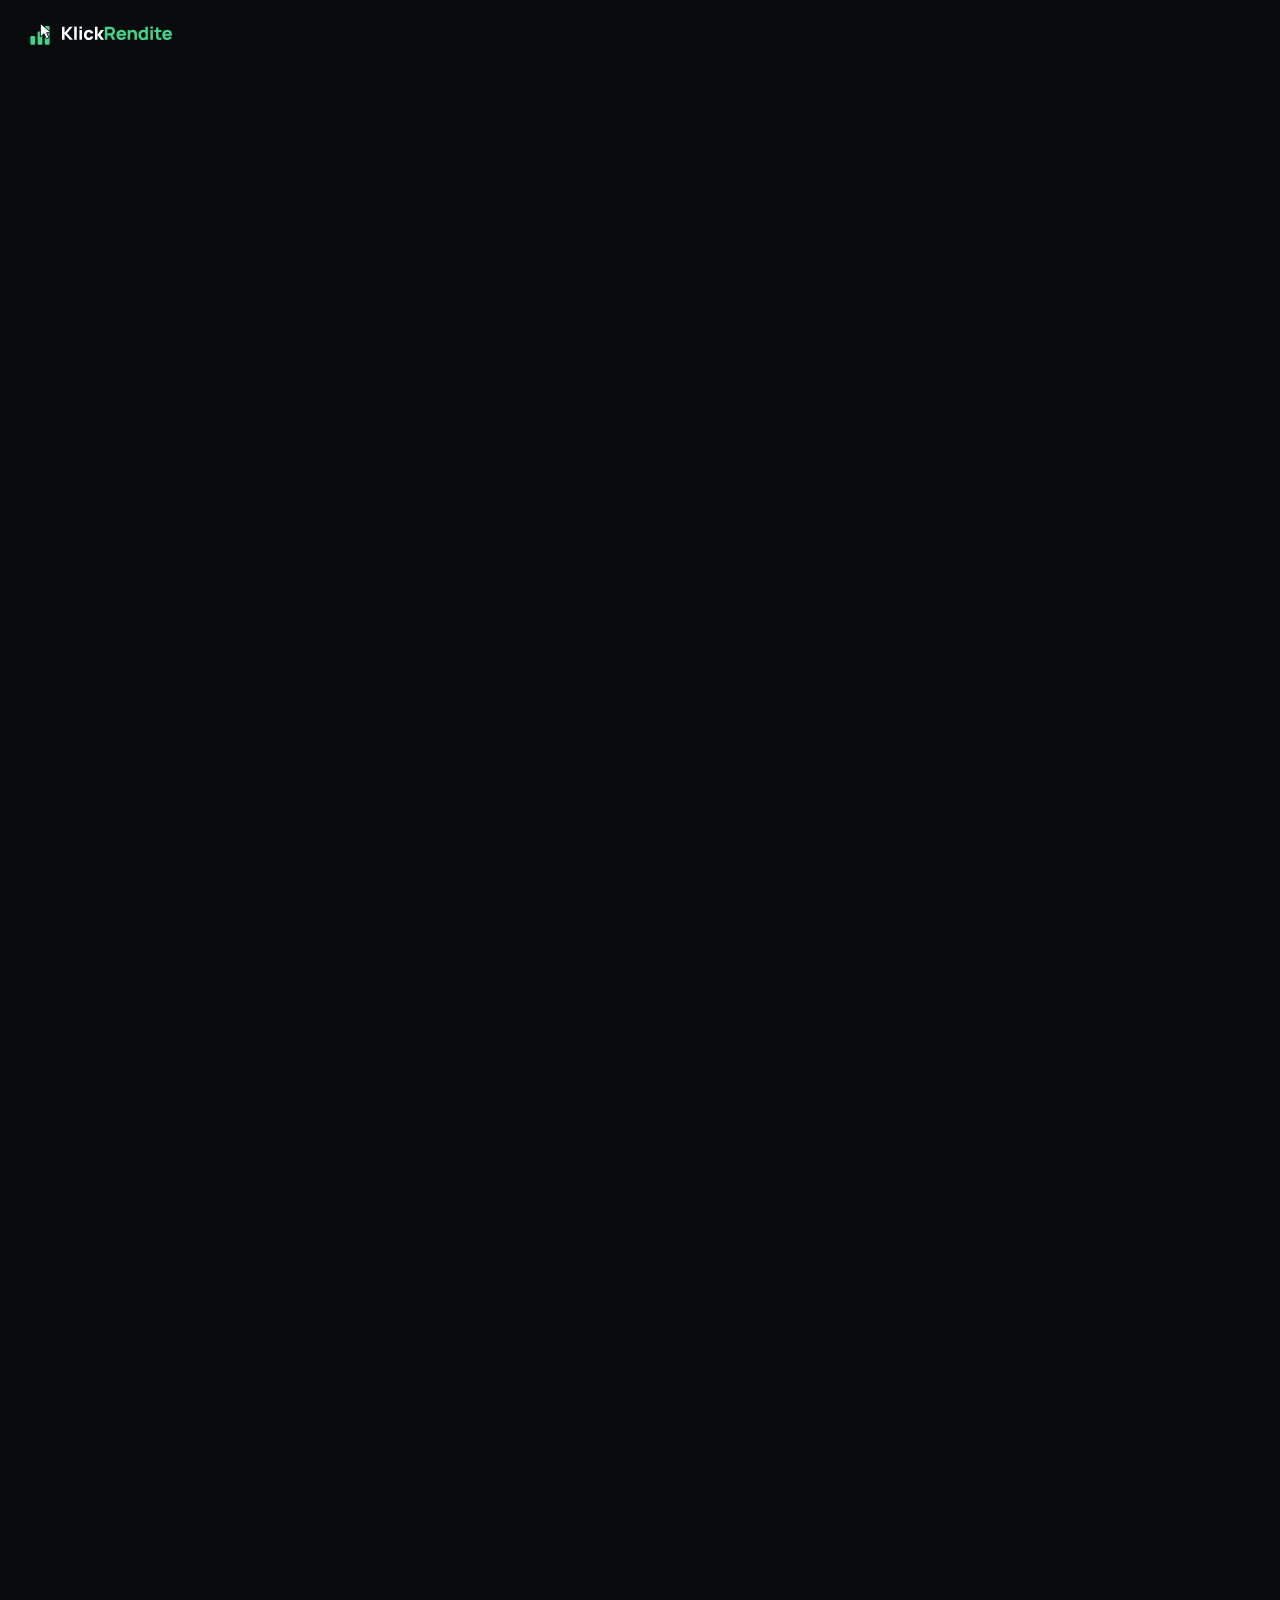
==== commit 2f3264f2: "Scroll-Film: sechste Zielgruppe Gastgeber als eigene Bildwelt, Korrekturen für echte Fenstergrößen C" ====
--- a/index.html
+++ b/index.html
@@ -152,11 +152,12 @@
   <p class="chap mono"><span>07</span> Für wen</p>
   <div class="beat b7a"><div class="who-head"><h2 class="lg2" data-split>Für ambitionierte Unternehmen, die online verkaufen können und mehr qualifizierte Leads benötigen.</h2><p class="md who-note">In diesen Branchen haben wir bisher besonders viel Erfahrung gesammelt und sehr gute Ergebnisse bei der Gewinnung neuer Kunden und Mitarbeiter erzielt. Für andere Branchen sind wir offen.</p></div></div>
   <ol class="who" id="who">
-    <li class="card c1" data-world="k"><div class="card-in"><span class="idx mono">01 / 05</span><h3>Kapitalanlage-Vertriebe</h3></div></li>
-    <li class="card c2" data-world="i"><div class="card-in"><span class="idx mono">02 / 05</span><h3>Online-Coaches</h3><p class="mono">Kursanbieter</p></div></li>
-    <li class="card c3" data-world="g"><div class="card-in"><span class="idx mono">03 / 05</span><h3>Personenmarken und Communities</h3><p class="mono">Experten, Creator, Mitgliederplattformen</p></div></li>
-    <li class="card c4" data-world="m"><div class="card-in"><span class="idx mono">04 / 05</span><h3>Handwerks&shy;betriebe</h3></div></li>
-    <li class="card c5" data-world="d"><div class="card-in"><span class="idx mono">05 / 05</span><h3>Erneuerbare Energien</h3><p class="mono">Solaranbieter, Wärmepumpenanbieter</p></div></li>
+    <li class="card c1" data-world="k"><div class="card-in"><span class="idx mono">01 / 06</span><h3>Kapitalanlage-Vertriebe</h3></div></li>
+    <li class="card c2" data-world="i"><div class="card-in"><span class="idx mono">02 / 06</span><h3>Online-Coaches</h3><p class="mono">Kursanbieter</p></div></li>
+    <li class="card c3" data-world="g"><div class="card-in"><span class="idx mono">03 / 06</span><h3>Personenmarken und Communities</h3><p class="mono">Experten, Creator, Mitgliederplattformen</p></div></li>
+    <li class="card c4" data-world="m"><div class="card-in"><span class="idx mono">04 / 06</span><h3>Handwerks&shy;betriebe</h3></div></li>
+    <li class="card c5" data-world="d"><div class="card-in"><span class="idx mono">05 / 06</span><h3>Erneuerbare Energien</h3><p class="mono">Solaranbieter, Wärmepumpenanbieter</p></div></li>
+    <li class="card c6" data-world="e"><div class="card-in"><span class="idx mono">06 / 06</span><h3>Gastgeber</h3><p class="mono">Hotels, Finca- und Villenvermietung, Kurzzeitvermietung</p></div></li>
   </ol>
 </section>
 
--- a/epic.css
+++ b/epic.css
@@ -41,6 +41,7 @@
 [data-world="g"]{--bg:#3DD68C;--fg:#0a0b0d;--mute:rgba(10,11,13,.74);--line:rgba(10,11,13,.3);--acc:#0a0b0d}
 [data-world="d"]{--bg:#0d2a1e;--fg:#f4f5f2;--mute:#a9c4b6;--line:rgba(244,245,242,.22);--acc:#3DD68C}
 [data-world="m"]{--bg:#d3f3e1;--fg:#0a0b0d;--mute:#3f5248;--line:rgba(10,11,13,.22);--acc:#0c8f52}
+[data-world="e"]{--bg:#0c5f3f;--fg:#f4f5f2;--mute:#cfe6da;--line:rgba(244,245,242,.26);--acc:#a8f0cd}
 
 /* Typo */
 .mega{font-weight:800;font-size:clamp(3rem,12.2vw,13.5rem);line-height:.9;letter-spacing:-.045em}
@@ -148,7 +149,7 @@
 html.film body.locked{overflow:hidden;height:100vh;height:100svh;touch-action:none;overscroll-behavior:none;cursor:pointer}
 html.film body.locked a{cursor:pointer}
 html.film #swarm{display:block;position:fixed;top:0;left:0;width:100%;height:100%;z-index:0;background:var(--k)}
-html.film .track{display:block;width:1px;height:3600vh;pointer-events:none;visibility:hidden}
+html.film .track{display:block;width:1px;height:3680vh;pointer-events:none;visibility:hidden}
 html.film .film{position:fixed;inset:0;z-index:2;overflow:hidden;pointer-events:none}
 html.film .scene{position:absolute;inset:0;padding:0;background:none;visibility:hidden;overflow:hidden;display:block;min-height:0}
 html.film .scene.on{visibility:visible}
@@ -170,10 +171,11 @@
 .th.t-g{--hbg:#3DD68C;--hfg:#0a0b0d;--hmute:rgba(10,11,13,.66);--hline:rgba(10,11,13,.3);--hacc:#0a0b0d}
 .th.t-d{--hbg:#0d2a1e;--hfg:#f4f5f2;--hmute:rgba(244,245,242,.56);--hline:rgba(244,245,242,.2);--hacc:#3DD68C}
 .th.t-m{--hbg:#d3f3e1;--hfg:#0a0b0d;--hmute:rgba(10,11,13,.62);--hline:rgba(10,11,13,.24);--hacc:#0c8f52}
-/* Logo: auf Schwarz und Dunkelgruen helle Schrift mit gruenen Balken, auf Gruen ganz in Weiss, auf Elfenbein und Mint die dunkle Fassung */
-html.film .top .logo.t-i .ld,html.film .top .logo.t-g .ld,html.film .top .logo.t-m .ld{display:none}
+.th.t-e{--hbg:#0c5f3f;--hfg:#f4f5f2;--hmute:rgba(244,245,242,.66);--hline:rgba(244,245,242,.24);--hacc:#a8f0cd}
+/* Logo: auf Schwarz und Dunkelgruen helle Schrift mit gruenen Balken, auf Gruen und Smaragd ganz in Weiss, auf Elfenbein und Mint die dunkle Fassung */
+html.film .top .logo.t-i .ld,html.film .top .logo.t-g .ld,html.film .top .logo.t-m .ld,html.film .top .logo.t-e .ld{display:none}
 html.film .top .logo.t-i .ll,html.film .top .logo.t-m .ll{display:block}
-html.film .top .logo.t-g .lw{display:block}
+html.film .top .logo.t-g .lw,html.film .top .logo.t-e .lw{display:block}
 html.film .kontakt-link{color:var(--hmute)}
 html.film .kontakt-link:hover{color:var(--hacc)}
 
@@ -448,7 +450,7 @@
 /* ===================== Mobil ===================== */
 @media (max-width:759px),(max-width:1099px) and (orientation:portrait){
   :root{--gut:1.35rem}
-  html.film .track{height:2400vh}
+  html.film .track{height:2520vh}
   html.film .top{padding:1rem 1.1rem 0}
   html.film .top .logo img{height:1.35rem}
   .hl{left:1.1rem;right:1.1rem}
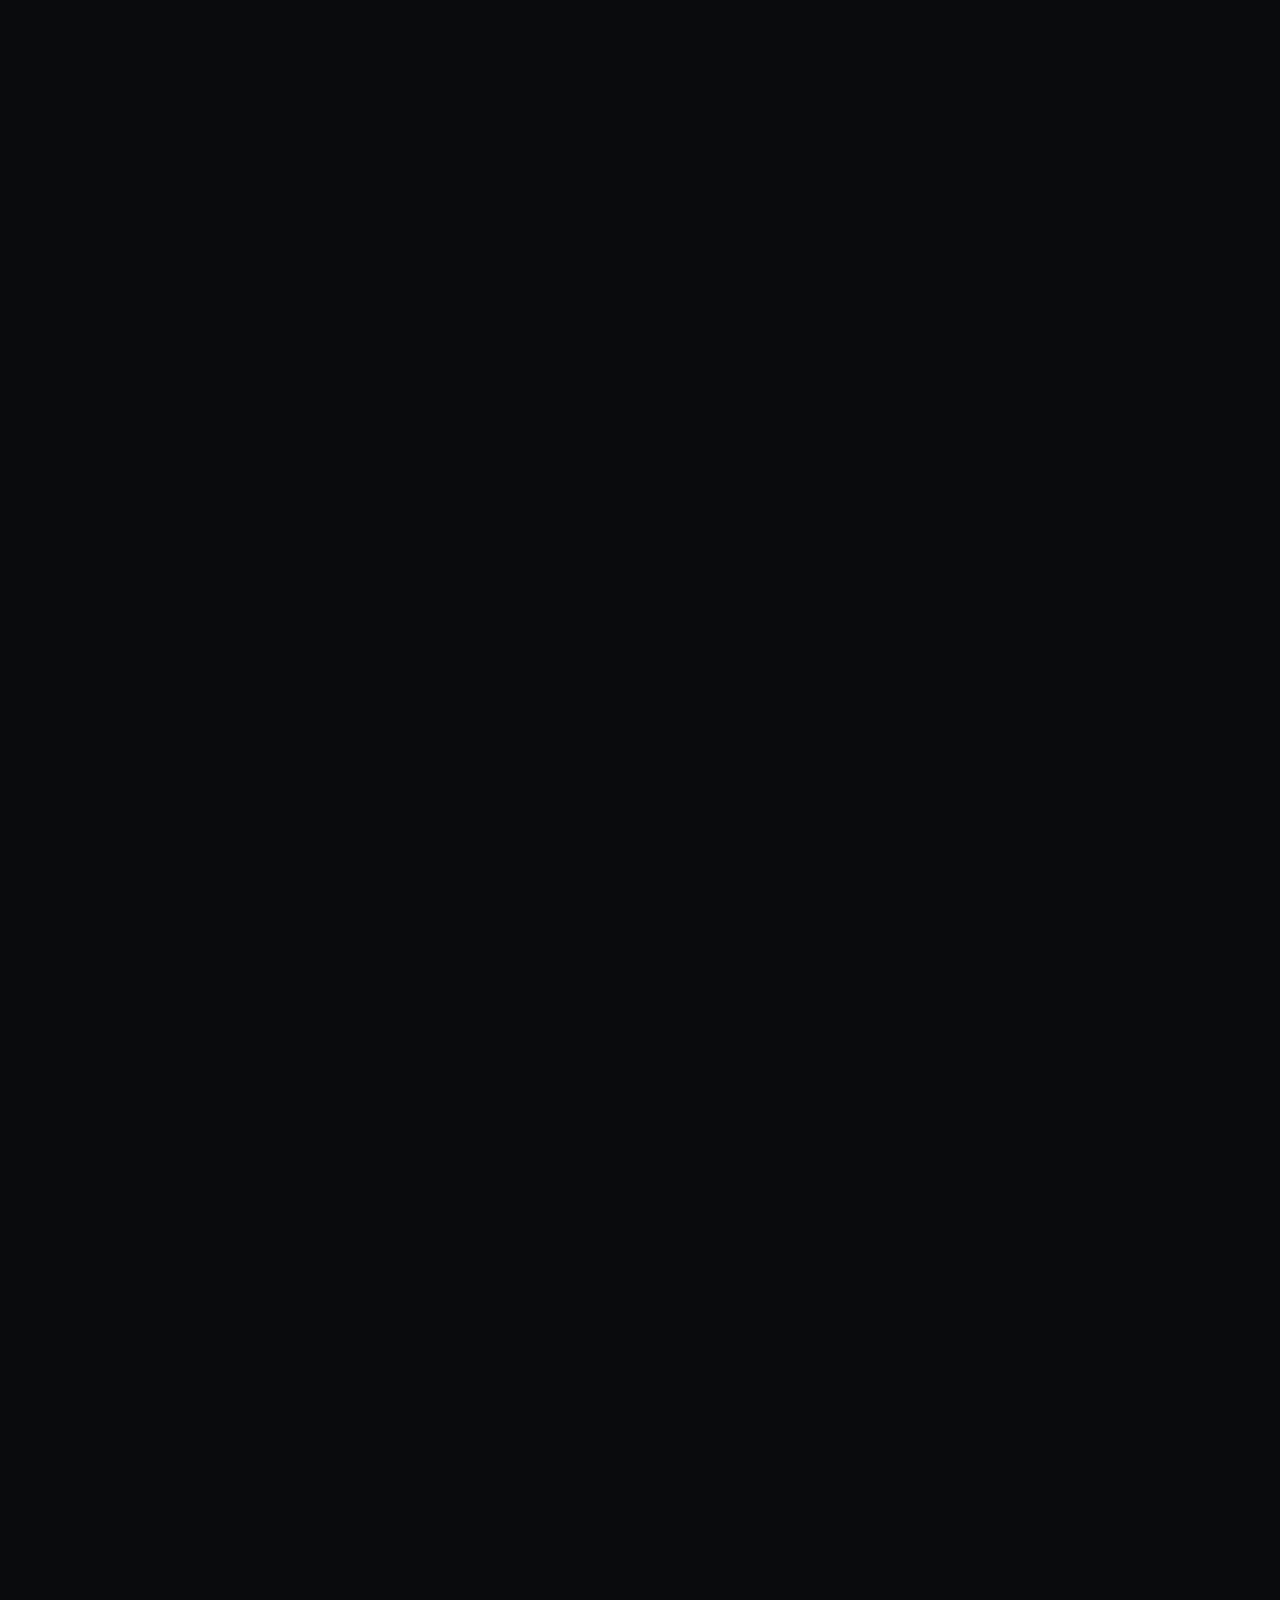
==== commit 42280d8f: "Gastgeber in der Ich-Form, Versionsstempel für Stil und Skript Co-Authored-By: Claude Fable 5.1 <nor" ====
--- a/index.html
+++ b/index.html
@@ -10,7 +10,7 @@
 <script>(function(d,w){d.classList.add('js');var rm=false;try{rm=w.matchMedia('(prefers-reduced-motion: reduce)').matches}catch(e){}function net(){if(!w.__epic){d.classList.remove('film');if(document.body)document.body.classList.add('ready')}}if(!rm&&w.innerHeight>=480){d.classList.add('film');w.addEventListener('load',function(){w.setTimeout(net,60)});w.setTimeout(net,7000)}else if(!rm){w.addEventListener('resize',function(){if(w.innerHeight>=480)w.location.reload()})}try{if('scrollRestoration' in history)history.scrollRestoration='manual'}catch(e){}})(document.documentElement,window)</script>
 <link rel="icon" href="assets/favicon.svg" type="image/svg+xml">
 <link rel="preload" as="font" type="font/woff2" crossorigin href="assets/fonts/manrope-latin-1.woff2">
-<link rel="stylesheet" href="epic.css">
+<link rel="stylesheet" href="epic.css?v=a2dc906aeb">
 </head>
 <body>
 
@@ -150,14 +150,16 @@
 <!-- KAPITEL 7 -->
 <section class="scene s7" id="k7" data-world="g" aria-label="Für wen" tabindex="-1">
   <p class="chap mono"><span>07</span> Für wen</p>
-  <div class="beat b7a"><div class="who-head"><h2 class="lg2" data-split>Für ambitionierte Unternehmen, die online verkaufen können und mehr qualifizierte Leads benötigen.</h2><p class="md who-note">In diesen Branchen haben wir bisher besonders viel Erfahrung gesammelt und sehr gute Ergebnisse bei der Gewinnung neuer Kunden und Mitarbeiter erzielt. Für andere Branchen sind wir offen.</p></div></div>
+  <div class="beat b7a"><div class="who-head"><h2 class="lg2" data-split>Für ambitionierte Unternehmen, die online verkaufen können und mehr qualifizierte Leads benötigen.</h2><p class="md who-note">In diesen Branchen haben wir bisher Erfahrung gesammelt und sehr gute Ergebnisse bei der Gewinnung neuer Kunden und Mitarbeiter erzielt. Für andere Branchen sind wir offen.</p></div></div>
   <ol class="who" id="who">
-    <li class="card c1" data-world="k"><div class="card-in"><span class="idx mono">01 / 06</span><h3>Kapitalanlage-Vertriebe</h3></div></li>
-    <li class="card c2" data-world="i"><div class="card-in"><span class="idx mono">02 / 06</span><h3>Online-Coaches</h3><p class="mono">Kursanbieter</p></div></li>
-    <li class="card c3" data-world="g"><div class="card-in"><span class="idx mono">03 / 06</span><h3>Personenmarken und Communities</h3><p class="mono">Experten, Creator, Mitgliederplattformen</p></div></li>
-    <li class="card c4" data-world="m"><div class="card-in"><span class="idx mono">04 / 06</span><h3>Handwerks&shy;betriebe</h3></div></li>
-    <li class="card c5" data-world="d"><div class="card-in"><span class="idx mono">05 / 06</span><h3>Erneuerbare Energien</h3><p class="mono">Solaranbieter, Wärmepumpenanbieter</p></div></li>
-    <li class="card c6" data-world="e"><div class="card-in"><span class="idx mono">06 / 06</span><h3>Gastgeber</h3><p class="mono">Hotels, Finca- und Villenvermietung, Kurzzeitvermietung</p></div></li>
+    <li class="card c1" data-world="k"><div class="card-in"><span class="idx mono">01 / 08</span><h3>Kapitalanlage-Vertriebe</h3><p class="offer">Wir gewinnen neue Käufer über Meta&nbsp;Ads.</p></div></li>
+    <li class="card c2" data-world="i"><div class="card-in"><span class="idx mono">02 / 08</span><h3>Online-Coaches</h3><p class="offer">Wir bauen einen skalierbaren Webinar-Funnel und bewerben ihn mit Meta&nbsp;Ads. Unser stärkster Fall bisher: eine Kundin, von 10.000&nbsp;€ auf 500.000&nbsp;€ Umsatz im&nbsp;Monat.</p><p class="mono note">Einzelfall, keine Zusage über&nbsp;Ergebnisse</p></div></li>
+    <li class="card c3" data-world="g"><div class="card-in"><span class="idx mono">03 / 08</span><h3>Personenmarken und Communities</h3><p class="mono">Experten, Creator, Mitgliederplattformen</p><p class="offer">Wir gewinnen neue Mitglieder und Käufer über Meta&nbsp;Ads.</p></div></li>
+    <li class="card c4" data-world="m"><div class="card-in"><span class="idx mono">04 / 08</span><h3>Handwerks&shy;betriebe</h3><p class="offer">Wir gewinnen lukrative Aufträge über Google&nbsp;Ads und neue Mitarbeiter über Social-Recruiting-Anzeigen auf&nbsp;Meta.</p></div></li>
+    <li class="card c5" data-world="d"><div class="card-in"><span class="idx mono">05 / 08</span><h3>Erneuerbare Energien</h3><p class="mono">Photovoltaik- und Wärmepumpenanbieter</p><p class="offer">Wir gewinnen neue Kunden über Meta und Google&nbsp;Ads. Dazu Mitarbeiter und&nbsp;Vertriebspartner.</p></div></li>
+    <li class="card c6" data-world="e"><div class="card-in"><span class="idx mono">06 / 08</span><h3>Gastgeber</h3><p class="mono">Hotels, Finca- und Villenvermietung, Kurzzeitvermietung</p><p class="offer">Ich bin selbst Gastgeber und an einem der führenden Finca- und Villenanbieter der Balearen beteiligt. Wir arbeiten mit eigenem PMS. Meine Ferienwohnungen erhalten 78,57&nbsp;% ihrer Buchungen&nbsp;direkt.</p><p class="mono note">Oliver Mahrle, Geschäftsführer<br>Stand&nbsp;29.09.2026, Buchungen des Jahres&nbsp;2026</p></div></li>
+    <li class="card c7" data-world="i"><div class="card-in"><span class="idx mono">07 / 08</span><h3>Bäckereien</h3><p class="mono">Verkäuferinnen, Fahrer, Bäcker, Konditoren</p><p class="offer">Wir gewinnen neues Personal für Verkauf, Backstube und&nbsp;Auslieferung.</p></div></li>
+    <li class="card c8" data-world="k"><div class="card-in"><span class="idx mono">08 / 08</span><h3>Struktur&shy;vertriebe</h3><p class="mono">Rekrutierung, Strukturaufbau</p><p class="offer">Wir gewinnen neue Vertriebspartner für führende Strukturvertriebe in&nbsp;Deutschland.</p></div></li>
   </ol>
 </section>
 
@@ -222,7 +224,7 @@
 <h2>Streitbeilegung</h2>
 <p>Wir sind nicht bereit und nicht verpflichtet, an Streitbeilegungsverfahren vor einer Verbraucherschlichtungsstelle teilzunehmen. Unsere Leistungen richten sich ausschließlich an Unternehmer.</p>
 <h2>Hinweis zu Zahlen und Marken</h2>
-<p>Zahlen in den Animationen der Startseite sind Beispielwerte zur Veranschaulichung, keine Kundendaten und keine Zusage über Ergebnisse. Auf dieser Website werden keine Kundenbewertungen angezeigt.</p>
+<p>Zahlen in den Animationen der Startseite sind Beispielwerte zur Veranschaulichung, keine Kundendaten und keine Zusage über Ergebnisse. Die im Abschnitt „Für wen“ genannten Ergebnisse sind Einzelfälle. Sie sind keine Zusage, dass andere Unternehmen dieselben Ergebnisse erreichen. Auf dieser Website werden keine Kundenbewertungen angezeigt.</p>
 <p>Google und Meta sind Marken ihrer jeweiligen Inhaber. KlickRendite ist ein unabhängiger Dienstleister. Es besteht keine Partnerschaft mit Google oder Meta und keine Zertifizierung durch diese Unternehmen.</p>
 <p class="dlg-foot mono">Weiter zu: <a href="datenschutz.html">Datenschutz</a></p>
     </div>
@@ -275,6 +277,6 @@
 
 <script src="vendor/gsap.min.js"></script>
 <script src="vendor/lenis.min.js"></script>
-<script src="epic.js"></script>
+<script src="epic.js?v=1070d9a959"></script>
 </body>
 </html>
--- a/epic.css
+++ b/epic.css
@@ -113,13 +113,15 @@
 .gz-k{color:var(--acc)}
 .gz-s{color:var(--mute);font-size:.95rem;line-height:1.45}
 .brand-w{display:none}
-.note{display:none;margin-top:.75rem;color:var(--mute)}
+.s6 .note{display:none;margin-top:.75rem;color:var(--mute)}
 .who-note{margin-top:1.25rem;color:var(--mute);max-width:52ch}
 .who{max-width:1200px;margin:2.5rem auto 0}
 .card{background:var(--bg);color:var(--fg);padding:clamp(1.75rem,5vh,3.25rem) clamp(1.25rem,3vw,3rem)}
 .card .idx{display:block;color:var(--acc);margin-bottom:.9rem}
 .card h3{font-weight:800;font-size:clamp(1.7rem,4.6vw,4.4rem);letter-spacing:-.04em;line-height:1}
 .card p{margin-top:.9rem;color:var(--mute)}
+.card .offer{margin-top:1.1rem;max-width:34rem;color:var(--fg);font-weight:600;font-size:clamp(1.05rem,1.3vw,1.25rem);line-height:1.45;text-wrap:pretty}
+.card .note{margin-top:.75rem;font-size:.66rem;line-height:1.5;text-wrap:pretty}
 .q3 span{display:block}
 .eyebrow{color:var(--mute);display:flex;align-items:center;gap:.75rem;margin-bottom:1.5rem}
 .eyebrow::before{content:"";width:1.5rem;height:1px;background:var(--acc)}
@@ -149,7 +151,7 @@
 html.film body.locked{overflow:hidden;height:100vh;height:100svh;touch-action:none;overscroll-behavior:none;cursor:pointer}
 html.film body.locked a{cursor:pointer}
 html.film #swarm{display:block;position:fixed;top:0;left:0;width:100%;height:100%;z-index:0;background:var(--k)}
-html.film .track{display:block;width:1px;height:3680vh;pointer-events:none;visibility:hidden}
+html.film .track{display:block;width:1px;height:3918vh;pointer-events:none;visibility:hidden}
 html.film .film{position:fixed;inset:0;z-index:2;overflow:hidden;pointer-events:none}
 html.film .scene{position:absolute;inset:0;padding:0;background:none;visibility:hidden;overflow:hidden;display:block;min-height:0}
 html.film .scene.on{visibility:visible}
@@ -295,7 +297,7 @@
 html.film .three-h{margin-bottom:1.1rem}
 html.film .three{width:100%}
 html.film .three li{transition:opacity .4s}
-html.film .b3d p{max-width:17ch;font-size:clamp(1.8rem,4.2vw,4.6rem);line-height:1.02}
+html.film .b3d p{max-width:min(17ch,calc(75.5vw - 28vh - var(--gut) - 2.5rem));font-size:clamp(1.8rem,4.2vw,4.6rem);line-height:1.02}
 
 /* Kapitel 4 */
 html.film .work{max-width:56vw}
@@ -337,7 +339,7 @@
 html.film .stn .cnt{display:block;color:var(--acc);font-size:.74rem;margin-bottom:.35rem;font-variant-numeric:tabular-nums}
 html.film .stn b{display:block;font-size:clamp(1.2rem,1.9vw,1.9rem)}
 html.film .stn .sub{display:block;margin-top:.3rem;font-size:.64rem}
-html.film .loop-l,html.film .note{position:absolute;margin:0;white-space:nowrap;visibility:hidden}
+html.film .loop-l,html.film .s6 .note{position:absolute;margin:0;white-space:nowrap;visibility:hidden}
 html.film .loop-t{position:absolute;left:0;top:0;margin:0;width:min(27rem,30vw);font-size:clamp(.9rem,1.08vw,1.12rem);line-height:1.5;color:#c3cbc6;visibility:hidden;opacity:0;padding-left:1rem;border-left:1px solid rgba(61,214,140,.55)}
 html.film .brand-w{display:block;position:absolute;left:0;top:0;margin:0;font-weight:800;letter-spacing:-.035em;line-height:1;white-space:nowrap;visibility:hidden;opacity:0;color:#f4f5f2;will-change:transform,opacity}
 html.film .brand-w .br{color:#3DD68C}
@@ -352,7 +354,7 @@
 html.film .gz-k::before{content:"";width:5px;height:5px;border-radius:50%;background:#3DD68C}
 html.film .gz-s{display:block;margin-top:.4rem;color:#f4f5f2;font-size:.9rem;line-height:1.4;font-weight:400}
 html.film .loop-l{left:0;top:0;font-size:.66rem;opacity:0;padding:.2rem .6rem;background:#0a0b0d}
-html.film .note{display:block;left:50%;right:auto;top:1.75rem;bottom:auto;translate:-50% 0;font-size:.66rem}
+html.film .s6 .note{display:block;left:50%;right:auto;top:1.75rem;bottom:auto;translate:-50% 0;font-size:.66rem}
 
 /* Kapitel 7 */
 html.film .who-head{width:min(46vw,44rem)}
@@ -363,8 +365,16 @@
 html.film .card-in{position:absolute;left:var(--gut);bottom:calc(5.4rem + 4vh);width:min(45vw,43rem);will-change:transform}
 html.film .card .idx{font-size:.8rem;margin-bottom:1.3rem;display:flex;align-items:center;gap:.8rem}
 html.film .card .idx::after{content:"";width:3rem;height:1px;background:currentColor;opacity:.5}
-html.film .card h3{font-size:clamp(2.4rem,5.6vw,6.2rem);line-height:.94;letter-spacing:-.045em;text-wrap:balance;hyphens:manual}
-html.film .card p{margin-top:1.5rem;font-size:.78rem;color:var(--mute)}
+html.film .card h3{font-size:clamp(2.4rem,min(5.6vw,10vh),6.2rem);line-height:.94;letter-spacing:-.045em;text-wrap:balance;hyphens:manual}
+html.film .card p{margin-top:1.5rem;max-width:34rem;font-size:.78rem;color:var(--mute)}
+/* Karte 04 bricht immer an der Trennstelle, Karte 08 am Desktop: bei jeder Fensterbreite dasselbe Bild, kein Titel passt nur um Haaresbreite */
+html.film .c4 h3{max-width:8.4em}
+html.film .c8 h3{max-width:7.4em}
+/* Angebot je Zielgruppe: ruhiger Lesetext in der Hausschrift, so gross wie der Text unter der Ueberschrift; darunter der Hinweis als kleinste Zeile.
+   Keine einzelnen Woerter in der letzten Zeile (pretty). */
+html.film .card .offer{margin-top:1.2rem;font-size:clamp(.95rem,1.15vw,1.2rem);line-height:1.45;font-weight:600;color:var(--fg);text-wrap:pretty}
+html.film .card .note{margin-top:.85rem;font-size:.66rem;line-height:1.5;text-wrap:pretty}
+html.measuring .who-head,html.measuring .who-head *,html.measuring .card-in{transform:none!important}
 
 /* Kapitel 8 */
 html.film .s8 .beat{align-items:flex-end;padding-bottom:calc(44vh + 2.2rem)}
@@ -413,7 +423,7 @@
 @keyframes dlg-in{from{opacity:0;transform:scale(.965)}to{opacity:1;transform:none}}
 @keyframes dlg-bd{from{opacity:0}to{opacity:1}}
 .dlg-in{position:relative;max-height:86vh;overflow-y:auto;overflow-x:hidden;overscroll-behavior:contain;-webkit-overflow-scrolling:touch;background:#0a0b0d;border:1px solid rgba(244,245,242,.16);box-shadow:0 40px 140px rgba(0,0,0,.7);scrollbar-width:thin;scrollbar-color:rgba(244,245,242,.22) transparent}
-.dlg-top{position:sticky;top:0;z-index:2;display:flex;justify-content:space-between;align-items:center;gap:1rem;padding:.95rem clamp(1.25rem,3.6vw,3rem);background:rgba(10,11,13,.95);border-bottom:1px solid rgba(244,245,242,.12)}
+.dlg-top{position:sticky;top:0;z-index:2;display:flex;justify-content:space-between;align-items:center;gap:1rem;padding:.95rem clamp(1.25rem,3.6vw,3rem);background:#0a0b0d;border-bottom:1px solid rgba(244,245,242,.12)}
 .dlg-k{color:#9aa39e;font-size:.66rem;display:flex;align-items:center;gap:.6rem}
 .dlg-k::before{content:"";width:1.25rem;height:1px;background:#3DD68C}
 .dlg-x{display:inline-flex;align-items:center;gap:.7rem;min-height:2.75rem;padding:0 .95rem 0 1.05rem;border:1px solid rgba(244,245,242,.22);border-radius:999px;color:#f4f5f2;font-size:.66rem;transition:background-color .25s,border-color .25s,color .25s}
@@ -450,7 +460,7 @@
 /* ===================== Mobil ===================== */
 @media (max-width:759px),(max-width:1099px) and (orientation:portrait){
   :root{--gut:1.35rem}
-  html.film .track{height:2520vh}
+  html.film .track{height:2972vh}
   html.film .top{padding:1rem 1.1rem 0}
   html.film .top .logo img{height:1.35rem}
   .hl{left:1.1rem;right:1.1rem}
@@ -488,6 +498,7 @@
   html.film .b3c,html.film .b3d,html.film .b3b{align-items:flex-end}
   html.film .b3a{align-items:flex-end;padding-top:0;padding-bottom:13vh}
   html.film .b3a h2{font-size:clamp(1.5rem,7.3vw,2.9rem);line-height:1.04}
+  html.film .b3d p{max-width:17ch}
   html.film .b2c p,html.film .b8b p{font-size:clamp(1.55rem,3.3vw,3.6rem)}
   html.film .who-note{max-width:none}
   html.film .three-w{width:100%}
@@ -517,14 +528,17 @@
   html.film .gz-tip{max-width:10.4rem;padding:.55rem .65rem .65rem}
   html.film .gz-k{font-size:.56rem;letter-spacing:.06em}
   html.film .gz-s{font-size:.8rem;line-height:1.36}
-  html.film .note{right:auto;left:2.1rem;top:auto;bottom:3.55rem;translate:none;font-size:.56rem;letter-spacing:.06em;white-space:nowrap;max-width:none;line-height:1.6}
+  html.film .s6 .note{right:auto;left:2.1rem;top:auto;bottom:3.55rem;translate:none;font-size:.56rem;letter-spacing:.06em;white-space:nowrap;max-width:none;line-height:1.6}
   html.film .b7a{align-items:flex-end;padding-bottom:11vh}
   html.film .who-head{width:auto}
   html.film .who-note{margin-top:.9rem;font-size:.92rem;line-height:1.45}
-  html.film .card-in{left:2.1rem;right:1.35rem;width:auto;bottom:4.9rem}
-  html.film .card .idx{margin-bottom:.8rem;font-size:.66rem}
-  html.film .card h3{font-size:clamp(2rem,10.4vw,3.3rem)}
-  html.film .card p{margin-top:.9rem;font-size:.7rem;letter-spacing:.04em}
+  html.film .card-in{left:2.1rem;right:1.35rem;width:auto;bottom:4.4rem}
+  html.film .card .idx{margin-bottom:.7rem;font-size:.66rem}
+  html.film .card h3{font-size:clamp(1.9rem,10vw,3.2rem)}
+  html.film .c8 h3{max-width:none}
+  html.film .card p{margin-top:.8rem;font-size:.68rem;line-height:1.45;letter-spacing:.04em}
+  html.film .card .offer{margin-top:.75rem;font-size:clamp(.875rem,3.85vw,1.1rem);line-height:1.42;letter-spacing:0}
+  html.film .card .note{margin-top:.55rem;font-size:.625rem;line-height:1.45}
   html.film .s8 .beat{padding-bottom:calc(56vh + 1.4rem)}
   html.film .b8b,html.film .b8d{padding-top:calc(44vh + 2.6rem) !important}
   html.film .b9{align-items:flex-end;padding-bottom:4.6rem}
@@ -542,11 +556,30 @@
   .way{grid-template-columns:1fr auto}
   .way .k{grid-column:1}.way .v{grid-column:1;grid-row:2}.way .arrow{grid-row:1 / span 2}
 }
+/* Handy mit niedrigem Schirm: die laengste Karte (06) setzt Unterzeile und Angebot eine Stufe kleiner, so bleibt ihre Zeichnung
+   nah an der Groesse der anderen. Im Auftakt gibt die Ueberschrift den acht Keimen Platz. */
+@media (max-width:759px) and (max-height:600px){
+  html.film .c6 p{margin-top:.55rem}
+  html.film .c6 .offer{margin-top:.6rem;font-size:clamp(.8125rem,3.5vw,1rem);line-height:1.38}
+  html.film .c6 .note{margin-top:.45rem}
+}
+@media (max-width:759px) and (max-height:560px){
+  html.film .b7a h2{font-size:1.45rem}
+  html.film .who-note{margin-top:.7rem;font-size:.875rem;line-height:1.42}
+}
+@media (max-width:759px) and (max-height:500px){
+  html.film .b7a h2{font-size:1.3rem}
+}
 @media (min-width:760px) and (max-width:1199px) and (orientation:landscape){
   html.film .b3b p{max-width:18ch;font-size:clamp(1.4rem,2.8vw,3.2rem)}
+  html.film .b3d p{font-size:clamp(1.6rem,3.6vw,4.6rem)}
   html.film .b4b p{font-size:clamp(2.2rem,4.6vw,5rem)}
-  html.film .card h3{font-size:clamp(2.2rem,4.8vw,6.2rem)}
+  html.film .card h3{font-size:clamp(2.2rem,min(4.8vw,10vh),6.2rem)}
+  html.film .card-in{width:40vw}
   html.film .contact{width:min(48vw,50rem)}
+}
+@media (min-width:760px) and (max-aspect-ratio:3/2) and (orientation:landscape){
+  html.film .mega{font-size:clamp(3rem,10.4vw,13.5rem)}
 }
 @media (min-width:760px) and (max-width:1023px){
   html.film .wa .wa-l{display:none}
